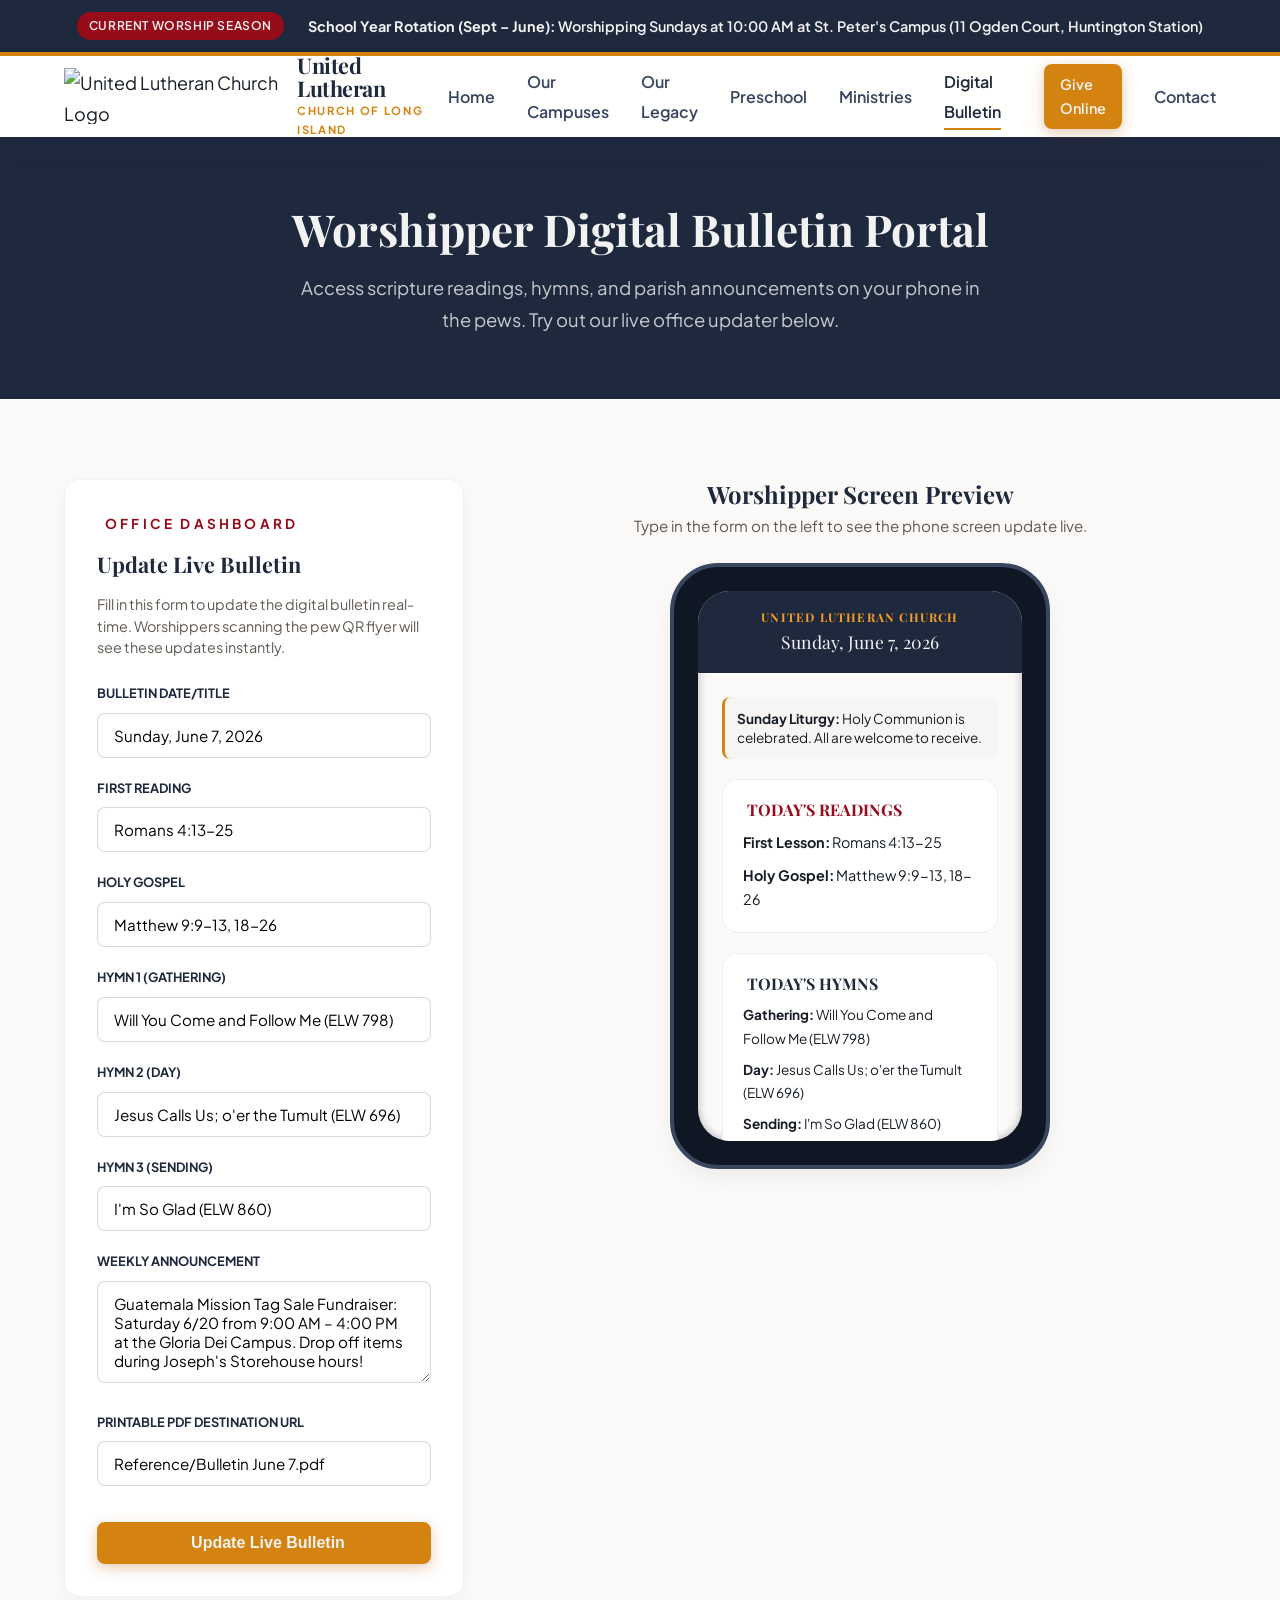
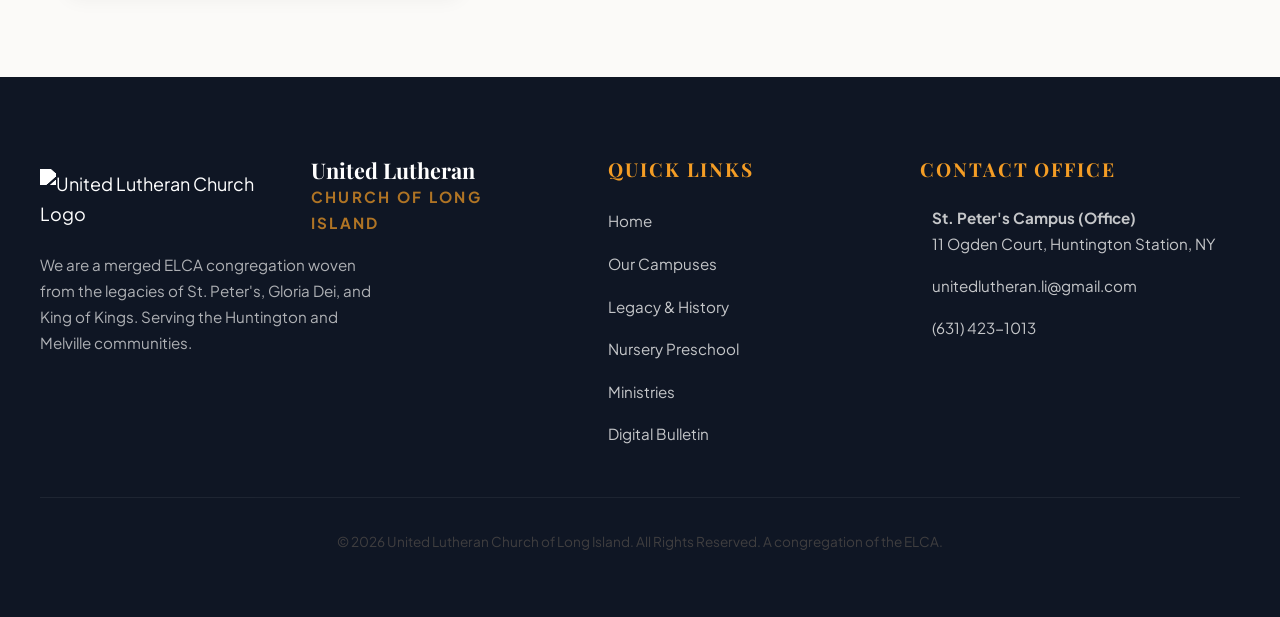
==== bulletin.html @ 7cfd08ad "Initial commit of consolidated United Lutheran Church website" ====
<!DOCTYPE html>
<html lang="en">
<head>
    <meta charset="UTF-8">
    <meta name="viewport" content="width=device-width, initial-scale=1.0">
    <title>Worship Digital Bulletin | United Lutheran Church of Long Island</title>
    <meta name="description" content="View today's weekly worship bulletin, scripture readings, hymns, and announcements for the United Lutheran Church of Long Island.">
    
    <!-- Stylesheets & Scripts -->
    <link rel="stylesheet" href="css/style.css">
    <script src="js/main.js" defer></script>
    
    <!-- Lucide Icons CDN -->
    <script src="https://unpkg.com/lucide@latest"></script>
</head>
<body class="animate-fade-in">

    <!-- Liturgical Seasons & Shared Worship Banner -->
    <div class="liturgical-bar">
        <div class="container">
            <span class="liturgical-badge">Current Worship Season</span>
            <span><strong>School Year Rotation (Sept – June):</strong> Worshipping Sundays at 10:00 AM at St. Peter's Campus (11 Ogden Court, Huntington Station)</span>
        </div>
    </div>

    <!-- Header Navigation -->
    <header class="site-header">
        <div class="nav-container">
            <a href="index.html" class="brand" aria-label="United Lutheran Church of Long Island Home">
                <img src="https://www.mnys.org/assets/18/6/ULC_Logo_2025.png?14372" alt="United Lutheran Church Logo" class="brand-logo">
                <div class="brand-text">
                    <h1>United Lutheran</h1>
                    <p>Church of Long Island</p>
                </div>
            </a>
            
            <nav>
                <ul class="nav-menu">
                    <li><a href="index.html" class="nav-link">Home</a></li>
                    <li><a href="campuses.html" class="nav-link">Our Campuses</a></li>
                    <li><a href="history.html" class="nav-link">Our Legacy</a></li>
                    <li><a href="preschool.html" class="nav-link">Preschool</a></li>
                    <li><a href="ministries.html" class="nav-link">Ministries</a></li>
                    <li><a href="bulletin.html" class="nav-link active">Digital Bulletin</a></li>
                    <li><a href="give.html" class="btn btn-primary btn-sm" style="padding: 0.5rem 1rem; font-size: 0.9rem;">Give Online</a></li>
                    <li><a href="contact.html" class="nav-link">Contact</a></li>
                </ul>
            </nav>
            
            <button class="menu-toggle" aria-label="Toggle Navigation Menu">
                <span></span>
                <span></span>
                <span></span>
            </button>
        </div>
    </header>

    <!-- Main Content -->
    <main>
        <!-- Title Banner -->
        <section class="section" style="background-color: var(--clr-primary); color: var(--clr-text-light); padding: 4rem 0;">
            <div class="container">
                <h2 style="color: var(--clr-text-light); text-align: center;">Worshipper Digital Bulletin Portal</h2>
                <p style="color: var(--clr-text-light); opacity: 0.8; text-align: center; max-width: 700px; margin: 1rem auto 0; font-size: 1.15rem;">
                    Access scripture readings, hymns, and parish announcements on your phone in the pews. Try out our live office updater below.
                </p>
            </div>
        </section>

        <!-- Bulletin & Admin Split Layout -->
        <section class="section">
            <div class="container bulletin-layout">
                
                <!-- Left Column: Admin Control Panel -->
                <div class="admin-panel">
                    <span class="hero-label" style="color: var(--clr-secondary);"><i data-lucide="settings"></i> Office Dashboard</span>
                    <h3 style="margin-bottom: 1rem; font-size: 1.35rem;">Update Live Bulletin</h3>
                    <p style="font-size: 0.9rem; margin-bottom: 1.5rem; line-height: 1.5;">
                        Fill in this form to update the digital bulletin real-time. Worshippers scanning the pew QR flyer will see these updates instantly.
                    </p>
                    
                    <form id="bulletin-admin-form">
                        <div class="form-group">
                            <label class="form-label" for="adm-date">Bulletin Date/Title</label>
                            <input type="text" id="adm-date" class="form-control" value="Sunday, June 7, 2026">
                        </div>
                        <div class="form-group">
                            <label class="form-label" for="adm-first-lesson">First Reading</label>
                            <input type="text" id="adm-first-lesson" class="form-control" value="Romans 4:13-25">
                        </div>
                        <div class="form-group">
                            <label class="form-label" for="adm-gospel">Holy Gospel</label>
                            <input type="text" id="adm-gospel" class="form-control" value="Matthew 9:9-13, 18-26">
                        </div>
                        <div class="form-group">
                            <label class="form-label">Hymn 1 (Gathering)</label>
                            <input type="text" id="adm-hymn1" class="form-control" value="Will You Come and Follow Me (ELW 798)">
                        </div>
                        <div class="form-group">
                            <label class="form-label">Hymn 2 (Day)</label>
                            <input type="text" id="adm-hymn2" class="form-control" value="Jesus Calls Us; o'er the Tumult (ELW 696)">
                        </div>
                        <div class="form-group">
                            <label class="form-label">Hymn 3 (Sending)</label>
                            <input type="text" id="adm-hymn3" class="form-control" value="I'm So Glad (ELW 860)">
                        </div>
                        <div class="form-group">
                            <label class="form-label" for="adm-announcement">Weekly Announcement</label>
                            <textarea id="adm-announcement" class="form-control" rows="4">Guatemala Mission Tag Sale Fundraiser: Saturday 6/20 from 9:00 AM – 4:00 PM at the Gloria Dei Campus. Drop off items during Joseph's Storehouse hours!</textarea>
                        </div>
                        <div class="form-group">
                            <label class="form-label" for="adm-pdf-url">Printable PDF Destination URL</label>
                            <input type="url" id="adm-pdf-url" class="form-control" value="Reference/Bulletin June 7.pdf">
                        </div>

                        <button type="submit" class="btn btn-primary" style="width: 100%; margin-top: 1rem;"><i data-lucide="refresh-cw"></i> Update Live Bulletin</button>
                    </form>
                </div>

                <!-- Right Column: Interactive Phone Simulator -->
                <div>
                    <div style="text-align: center; margin-bottom: 1.5rem;">
                        <h3 style="font-size: 1.5rem;">Worshipper Screen Preview</h3>
                        <p style="font-size: 0.95rem; margin-top: 0.25rem;">Type in the form on the left to see the phone screen update live.</p>
                    </div>

                    <div class="phone-sim-wrapper">
                        <div class="phone-screen">
                            <div class="phone-screen-header">
                                <span style="font-size: 0.75rem; text-transform: uppercase; letter-spacing: 0.1em; color: var(--clr-accent-light); font-weight: 700; display: block;">United Lutheran Church</span>
                                <span id="sim-date">Sunday, June 7, 2026</span>
                            </div>
                            
                            <div class="phone-screen-body">
                                
                                <!-- Alert: Worship is rotations -->
                                <div style="background-color: var(--clr-bg-white); border-left: 3px solid var(--clr-accent); padding: 0.75rem; border-radius: var(--border-radius-sm); font-size: 0.85rem; line-height: 1.4;">
                                    <strong>Sunday Liturgy:</strong> Holy Communion is celebrated. All are welcome to receive.
                                </div>

                                <!-- Section: Readings -->
                                <div class="card" style="padding: 1.25rem; border-radius: var(--border-radius-md); box-shadow: none; border: 1px solid rgba(0,0,0,0.06);">
                                    <h4 style="font-size: 1rem; color: var(--clr-secondary); text-transform: uppercase; margin-bottom: 0.5rem;"><i data-lucide="book-open" style="width:14px; height:14px; display:inline; vertical-align:middle; margin-right:4px;"></i>Today's Readings</h4>
                                    <div style="font-size: 0.9rem; margin-bottom: 0.5rem;">
                                        <strong>First Lesson:</strong> <span id="sim-first-lesson">Romans 4:13-25</span>
                                    </div>
                                    <div style="font-size: 0.9rem;">
                                        <strong>Holy Gospel:</strong> <span id="sim-gospel">Matthew 9:9-13, 18-26</span>
                                    </div>
                                </div>

                                <!-- Section: Hymns -->
                                <div class="card" style="padding: 1.25rem; border-radius: var(--border-radius-md); box-shadow: none; border: 1px solid rgba(0,0,0,0.06);">
                                    <h4 style="font-size: 1rem; color: var(--clr-primary); text-transform: uppercase; margin-bottom: 0.5rem;"><i data-lucide="music" style="width:14px; height:14px; display:inline; vertical-align:middle; margin-right:4px;"></i>Today's Hymns</h4>
                                    <ul style="list-style: none; font-size: 0.85rem; display: flex; flex-direction: column; gap: 0.5rem;">
                                        <li><strong>Gathering:</strong> <span id="sim-hymn1">Will You Come and Follow Me (ELW 798)</span></li>
                                        <li><strong>Day:</strong> <span id="sim-hymn2">Jesus Calls Us; o'er the Tumult (ELW 696)</span></li>
                                        <li><strong>Sending:</strong> <span id="sim-hymn3">I'm So Glad (ELW 860)</span></li>
                                    </ul>
                                </div>

                                <!-- Section: Announcements -->
                                <div class="card" style="padding: 1.25rem; border-radius: var(--border-radius-md); box-shadow: none; border: 1px solid rgba(0,0,0,0.06); background-color: var(--clr-bg-white);">
                                    <h4 style="font-size: 1rem; color: var(--clr-primary); text-transform: uppercase; margin-bottom: 0.5rem;"><i data-lucide="info" style="width:14px; height:14px; display:inline; vertical-align:middle; margin-right:4px;"></i>Announcements</h4>
                                    <p id="sim-announcement" style="font-size: 0.85rem; margin-bottom: 0; line-height: 1.4;">
                                        Guatemala Mission Tag Sale Fundraiser: Saturday 6/20 from 9:00 AM – 4:00 PM at the Gloria Dei Campus. Drop off items during Joseph's Storehouse hours!
                                    </p>
                                </div>

                                <!-- Section: Leaders -->
                                <div style="font-size: 0.8rem; color: var(--clr-text-muted); border-top: 1px solid rgba(0,0,0,0.06); padding-top: 0.75rem;">
                                    <strong>Worship Leaders:</strong><br>
                                    Rev. Christian Cederstrom, Pastor<br>
                                    Nancy Barker, Assistant • Richard Whitten, Organist
                                </div>

                                <!-- PDF Bulletin Download Link -->
                                <div style="margin-top: auto;">
                                    <a id="sim-pdf-btn" href="Reference/Bulletin June 7.pdf" target="_blank" rel="noopener" class="btn btn-secondary" style="width: 100%; padding: 0.5rem 1rem; font-size: 0.9rem;"><i data-lucide="download"></i> Download Full PDF Bulletin</a>
                                </div>

                            </div>
                        </div>
                    </div>
                </div>

            </div>
        </section>
    </main>

    <!-- Footer -->
    <footer class="site-footer">
        <div class="footer-grid">
            <div class="footer-brand">
                <a href="index.html" class="brand" style="color: white;">
                    <img src="https://www.mnys.org/assets/18/6/ULC_Logo_2025.png?14372" alt="United Lutheran Church Logo" class="brand-logo" style="filter: brightness(0) invert(1);">
                    <div class="brand-text">
                        <h2 style="color: white; font-size: 1.35rem;">United Lutheran</h2>
                        <p style="color: var(--clr-accent-light);">Church of Long Island</p>
                    </div>
                </a>
                <p>We are a merged ELCA congregation woven from the legacies of St. Peter's, Gloria Dei, and King of Kings. Serving the Huntington and Melville communities.</p>
            </div>
            
            <div class="footer-links">
                <h3>Quick Links</h3>
                <ul class="footer-links-list">
                    <li><a href="index.html" class="footer-link">Home</a></li>
                    <li><a href="campuses.html" class="footer-link">Our Campuses</a></li>
                    <li><a href="history.html" class="footer-link">Legacy & History</a></li>
                    <li><a href="preschool.html" class="footer-link">Nursery Preschool</a></li>
                    <li><a href="ministries.html" class="footer-link">Ministries</a></li>
                    <li><a href="bulletin.html" class="footer-link">Digital Bulletin</a></li>
                </ul>
            </div>

            <div class="footer-contact">
                <h3>Contact Office</h3>
                <ul class="footer-contact-list">
                    <li class="footer-contact-item">
                        <i data-lucide="map-pin"></i>
                        <span><strong>St. Peter's Campus (Office)</strong><br>11 Ogden Court, Huntington Station, NY</span>
                    </li>
                    <li class="footer-contact-item">
                        <i data-lucide="mail"></i>
                        <span>unitedlutheran.li@gmail.com</span>
                    </li>
                    <li class="footer-contact-item">
                        <i data-lucide="phone"></i>
                        <span>(631) 423-1013</span>
                    </li>
                </ul>
            </div>
        </div>
        
        <div class="footer-bottom">
            <p>&copy; 2026 United Lutheran Church of Long Island. All Rights Reserved. A congregation of the ELCA.</p>
        </div>
    </footer>

    <script>
        lucide.createIcons();
    </script>
</body>
</html>
---- css/style.css ----
/* ==========================================================================
   United Lutheran Church of Long Island - Core Design System & Styles
   ========================================================================== */

/* Import Google Fonts */
@import url('https://fonts.googleapis.com/css2?family=Plus+Jakarta+Sans:wght@300;400;500;600;700&family=Playfair+Display:ital,wght@0,500;0,600;0,700;1,500&display=swap');

/* CSS Variables & Theme Configuration */
:root {
    /* Color Tokens (HSL tailormade) */
    --clr-primary: hsl(220, 33%, 18%);      /* Deep Slate Blue */
    --clr-primary-light: hsl(220, 25%, 30%);
    --clr-primary-dark: hsl(220, 40%, 10%);
    
    --clr-accent: hsl(35, 85%, 45%);        /* Golden-Amber */
    --clr-accent-light: hsl(35, 90%, 55%);
    
    --clr-secondary: hsl(354, 85%, 32%);    /* Crimson Red (Pentecost / Lutheran root) */
    --clr-secondary-light: hsl(354, 80%, 42%);

    --clr-bg-cream: hsl(40, 30%, 98%);      /* Soft Cream */
    --clr-bg-white: hsl(36, 20%, 96%);      /* Warm White */
    --clr-bg-pure: hsl(0, 0%, 100%);
    
    --clr-text-dark: hsl(215, 25%, 12%);
    --clr-text-muted: hsl(30, 8%, 35%);
    --clr-text-light: hsl(0, 0%, 95%);
    
    /* Layout & Spacing */
    --max-width: 1200px;
    --border-radius-sm: 0.5rem;
    --border-radius-md: 1rem;
    --border-radius-lg: 1.5rem;
    
    /* Typography */
    --font-heading: 'Playfair Display', serif;
    --font-body: 'Plus Jakarta Sans', sans-serif;
    
    /* Transitions & Shadows */
    --transition-smooth: all 0.3s cubic-bezier(0.4, 0, 0.2, 1);
    --shadow-soft: 0 4px 20px -2px rgba(0, 0, 0, 0.05);
    --shadow-medium: 0 10px 30px -5px rgba(0, 0, 0, 0.08);
    --shadow-glass: 0 8px 32px 0 rgba(31, 38, 135, 0.07);
}

/* Base Styles & Reset */
*, *::before, *::after {
    box-sizing: border-box;
    margin: 0;
    padding: 0;
}

html {
    scroll-behavior: smooth;
    font-size: 16px; /* Base size */
}

body {
    background-color: var(--clr-bg-cream);
    color: var(--clr-text-dark);
    font-family: var(--font-body);
    font-size: 1.125rem; /* Scaled up for readability (18px) */
    line-height: 1.7;
    min-height: 100vh;
    display: flex;
    flex-direction: column;
    overflow-x: hidden;
}

/* Typography Utility */
h1, h2, h3, h4 {
    font-family: var(--font-heading);
    color: var(--clr-primary);
    font-weight: 700;
    line-height: 1.25;
}

h1 { font-size: clamp(2.5rem, 5vw, 4rem); }
h2 { font-size: clamp(2rem, 4vw, 2.75rem); }
h3 { font-size: clamp(1.5rem, 3vw, 2rem); }
h4 { font-size: 1.25rem; }

p {
    margin-bottom: 1.5rem;
    color: var(--clr-text-muted);
}

a {
    color: inherit;
    text-decoration: none;
    transition: var(--transition-smooth);
}

img {
    max-width: 100%;
    height: auto;
    display: block;
    border-radius: var(--border-radius-md);
}

/* Accessibility Focus States */
a:focus-visible, button:focus-visible {
    outline: 3px solid var(--clr-accent);
    outline-offset: 4px;
}

/* Liturgical Announcement Bar */
.liturgical-bar {
    background-color: var(--clr-primary);
    color: var(--clr-text-light);
    font-size: 0.9rem;
    font-weight: 600;
    text-align: center;
    padding: 0.75rem 1rem;
    border-bottom: 4px solid var(--clr-accent);
    position: relative;
    z-index: 100;
}

.liturgical-bar .container {
    display: flex;
    justify-content: center;
    align-items: center;
    gap: 1.5rem;
    flex-wrap: wrap;
}

.liturgical-badge {
    background-color: var(--clr-secondary);
    color: var(--clr-text-light);
    padding: 0.25rem 0.75rem;
    border-radius: 50px;
    font-size: 0.75rem;
    letter-spacing: 0.05em;
    text-transform: uppercase;
    animation: pulse 2s infinite;
}

/* Header & Glassmorphic Navigation */
.site-header {
    background: rgba(255, 255, 255, 0.85);
    backdrop-filter: blur(12px);
    -webkit-backdrop-filter: blur(12px);
    border-bottom: 1px solid rgba(255, 255, 255, 0.4);
    box-shadow: var(--shadow-glass);
    position: sticky;
    top: 0;
    z-index: 90;
    transition: var(--transition-smooth);
}

.nav-container {
    max-width: var(--max-width);
    margin: 0 auto;
    padding: 0 1.5rem;
    height: 5rem;
    display: flex;
    justify-content: space-between;
    align-items: center;
}

/* Branding Logo */
.brand {
    display: flex;
    align-items: center;
    gap: 0.75rem;
}

.brand-logo {
    height: 3.5rem;
    width: auto;
    border-radius: 0;
}

.brand-text h1 {
    font-size: 1.35rem;
    font-weight: 700;
    letter-spacing: -0.02em;
    margin: 0;
    line-height: 1.1;
}

.brand-text p {
    font-size: 0.7rem;
    text-transform: uppercase;
    letter-spacing: 0.15em;
    font-weight: 700;
    color: var(--clr-accent);
    margin: 0;
}

/* Navigation Menu */
.nav-menu {
    display: flex;
    list-style: none;
    gap: 2rem;
    align-items: center;
}

.nav-link {
    font-size: 1rem;
    font-weight: 600;
    color: var(--clr-primary-light);
    padding: 0.5rem 0;
    position: relative;
}

.nav-link:hover, .nav-link.active {
    color: var(--clr-primary);
}

.nav-link::after {
    content: '';
    position: absolute;
    bottom: 0;
    left: 0;
    width: 0;
    height: 2px;
    background-color: var(--clr-accent);
    transition: var(--transition-smooth);
}

.nav-link:hover::after, .nav-link.active::after {
    width: 100%;
}

/* Button Component Styles */
.btn {
    display: inline-flex;
    align-items: center;
    justify-content: center;
    gap: 0.5rem;
    padding: 0.75rem 1.5rem;
    border-radius: var(--border-radius-sm);
    font-weight: 600;
    font-size: 1rem;
    cursor: pointer;
    border: none;
    transition: var(--transition-smooth);
}

.btn-primary {
    background-color: var(--clr-accent);
    color: var(--clr-text-light);
    box-shadow: 0 4px 14px 0 rgba(180, 83, 9, 0.3);
}

.btn-primary:hover {
    background-color: var(--clr-accent-light);
    transform: translateY(-2px);
    box-shadow: 0 6px 20px 0 rgba(180, 83, 9, 0.4);
}

.btn-secondary {
    background-color: var(--clr-primary);
    color: var(--clr-text-light);
}

.btn-secondary:hover {
    background-color: var(--clr-primary-light);
    transform: translateY(-2px);
}

.btn-outline {
    background-color: transparent;
    border: 2px solid var(--clr-primary);
    color: var(--clr-primary);
}

.btn-outline:hover {
    background-color: var(--clr-primary);
    color: var(--clr-text-light);
}

/* Hamburger & Mobile Nav */
.menu-toggle {
    display: none;
    background: none;
    border: none;
    cursor: pointer;
    padding: 0.5rem;
}

.menu-toggle span {
    display: block;
    width: 25px;
    height: 3px;
    background-color: var(--clr-primary);
    margin: 5px 0;
    transition: var(--transition-smooth);
}

/* Hero Section Style */
.hero {
    position: relative;
    background-color: var(--clr-primary-dark);
    color: var(--clr-text-light);
    padding: 8rem 1.5rem;
    overflow: hidden;
    display: flex;
    align-items: center;
}

.hero::before {
    content: '';
    position: absolute;
    inset: 0;
    background: linear-gradient(135deg, rgba(30, 41, 59, 0.95) 30%, rgba(15, 23, 42, 0.7) 100%);
    z-index: 2;
}

.hero-bg-img {
    position: absolute;
    inset: 0;
    width: 100%;
    height: 100%;
    object-fit: cover;
    z-index: 1;
    opacity: 0.35;
}

.hero-content {
    max-width: var(--max-width);
    margin: 0 auto;
    position: relative;
    z-index: 5;
    width: 100%;
}

.hero-label {
    color: var(--clr-accent-light);
    text-transform: uppercase;
    font-size: 0.85rem;
    font-weight: 700;
    letter-spacing: 0.2rem;
    margin-bottom: 1rem;
    display: flex;
    align-items: center;
    gap: 0.5rem;
}

.hero h2 {
    color: var(--clr-text-light);
    font-size: clamp(2.5rem, 6vw, 4.5rem);
    margin-bottom: 1.5rem;
    max-width: 800px;
}

.hero p {
    color: var(--clr-text-light);
    font-size: clamp(1.1rem, 2vw, 1.4rem);
    max-width: 650px;
    margin-bottom: 2.5rem;
    opacity: 0.9;
}

.hero-actions {
    display: flex;
    gap: 1rem;
    flex-wrap: wrap;
}

/* Main Grid & Containers */
.container {
    max-width: var(--max-width);
    margin: 0 auto;
    padding: 0 1.5rem;
    width: 100%;
}

.section {
    padding: 5rem 0;
}

.section-header {
    text-align: center;
    margin-bottom: 3.5rem;
}

.section-header p {
    font-size: 1.15rem;
    max-width: 600px;
    margin: 1rem auto 0;
}

.section-title-line {
    width: 5rem;
    height: 4px;
    background-color: var(--clr-accent);
    margin: 1rem auto 0;
    border-radius: 50px;
}

/* Card System Layouts */
.grid-3 {
    display: grid;
    grid-template-columns: repeat(auto-fit, minmax(320px, 1fr));
    gap: 2rem;
}

.grid-2 {
    display: grid;
    grid-template-columns: repeat(auto-fit, minmax(450px, 1fr));
    gap: 2.5rem;
}

.card {
    background-color: var(--clr-bg-pure);
    border-radius: var(--border-radius-lg);
    box-shadow: var(--shadow-soft);
    padding: 2.5rem;
    border: 1px solid rgba(220, 220, 220, 0.4);
    transition: var(--transition-smooth);
    display: flex;
    flex-direction: column;
    position: relative;
    overflow: hidden;
}

.card:hover {
    transform: translateY(-5px);
    box-shadow: var(--shadow-medium);
    border-color: rgba(180, 83, 9, 0.2);
}

.card-img-wrapper {
    margin: -2.5rem -2.5rem 1.5rem -2.5rem;
    position: relative;
    overflow: hidden;
    height: 200px;
}

.card-img {
    width: 100%;
    height: 100%;
    object-fit: cover;
    border-radius: var(--border-radius-lg) var(--border-radius-lg) 0 0;
    transition: var(--transition-smooth);
}

.card:hover .card-img {
    transform: scale(1.05);
}

.card-badge {
    position: absolute;
    top: 1rem;
    left: 1rem;
    background-color: var(--clr-primary);
    color: var(--clr-text-light);
    padding: 0.35rem 0.85rem;
    border-radius: 50px;
    font-size: 0.75rem;
    font-weight: 700;
    text-transform: uppercase;
}

.card-badge.accent {
    background-color: var(--clr-accent);
}

.card h3 {
    font-size: 1.5rem;
    margin-bottom: 0.75rem;
}

.card-meta {
    font-size: 0.9rem;
    font-weight: 600;
    color: var(--clr-accent);
    margin-bottom: 1rem;
    display: flex;
    align-items: center;
    gap: 0.5rem;
}

.card p {
    font-size: 1rem;
    flex-grow: 1;
    margin-bottom: 1.5rem;
}

.card-action {
    margin-top: auto;
    font-weight: 700;
    color: var(--clr-secondary);
    display: inline-flex;
    align-items: center;
    gap: 0.5rem;
}

.card-action:hover {
    color: var(--clr-secondary-light);
}

/* History Timeline / Legacy Layouts */
.legacy-split {
    display: grid;
    grid-template-columns: 1fr 300px;
    gap: 2.5rem;
    align-items: start;
}

@media (max-width: 900px) {
    .legacy-split {
        grid-template-columns: 1fr;
    }
}

.side-profile {
    background-color: var(--clr-bg-white);
    border-radius: var(--border-radius-md);
    padding: 2rem;
    border: 1px solid rgba(0,0,0,0.05);
    position: sticky;
    top: 7rem;
}

.side-profile h4 {
    border-bottom: 2px solid var(--clr-accent);
    padding-bottom: 0.5rem;
    margin-bottom: 1.25rem;
}

.profile-meta-item {
    margin-bottom: 1.25rem;
    font-size: 0.95rem;
}

.profile-meta-item strong {
    display: block;
    color: var(--clr-primary);
    text-transform: uppercase;
    font-size: 0.75rem;
    letter-spacing: 0.05em;
}

/* Interactive Tabs Component */
.tab-container {
    margin-top: 2rem;
}

.tab-nav {
    display: flex;
    gap: 1rem;
    border-bottom: 2px solid rgba(0, 0, 0, 0.08);
    margin-bottom: 2.5rem;
    overflow-x: auto;
    padding-bottom: 0.25rem;
}

.tab-btn {
    background: none;
    border: none;
    padding: 1rem 1.5rem;
    font-family: var(--font-body);
    font-size: 1.1rem;
    font-weight: 600;
    color: var(--clr-text-muted);
    cursor: pointer;
    border-bottom: 3px solid transparent;
    transition: var(--transition-smooth);
    white-space: nowrap;
}

.tab-btn:hover {
    color: var(--clr-primary);
}

.tab-btn.active {
    color: var(--clr-secondary);
    border-color: var(--clr-secondary);
    font-weight: 700;
}

.tab-pane {
    display: none;
    animation: fadeIn 0.4s ease-in-out;
}

.tab-pane.active {
    display: block;
}

/* Digital Bulletin Special Layout */
.bulletin-card {
    background-color: var(--clr-bg-pure);
    border-radius: var(--border-radius-lg);
    box-shadow: var(--shadow-medium);
    border: 1px solid rgba(0,0,0,0.05);
    overflow: hidden;
}

.bulletin-header {
    background-color: var(--clr-primary);
    color: var(--clr-text-light);
    padding: 3rem 2rem;
    text-align: center;
    border-bottom: 4px solid var(--clr-accent);
}

.bulletin-header h2 {
    color: var(--clr-text-light);
    margin-bottom: 0.5rem;
}

.bulletin-header .date {
    font-style: italic;
    color: var(--clr-accent-light);
}

.bulletin-qr-box {
    margin-top: 2rem;
    display: inline-flex;
    background: rgba(255,255,255,0.1);
    backdrop-filter: blur(6px);
    padding: 1rem 1.5rem;
    border-radius: var(--border-radius-md);
    gap: 1rem;
    align-items: center;
    text-align: left;
}

.bulletin-qr-img {
    width: 60px;
    height: 60px;
    background-color: var(--clr-bg-pure);
    padding: 5px;
    border-radius: var(--border-radius-sm);
}

.bulletin-qr-desc {
    font-size: 0.85rem;
    line-height: 1.3;
}

/* Bulletin Admin Controls Layout */
.bulletin-layout {
    display: grid;
    grid-template-columns: 400px 1fr;
    gap: 2.5rem;
    align-items: start;
}

@media (max-width: 950px) {
    .bulletin-layout {
        grid-template-columns: 1fr;
    }
}

.admin-panel {
    background-color: var(--clr-bg-pure);
    border-radius: var(--border-radius-md);
    padding: 2rem;
    box-shadow: var(--shadow-soft);
    border: 1px solid rgba(0,0,0,0.05);
}

.form-group {
    margin-bottom: 1.25rem;
}

.form-label {
    display: block;
    font-size: 0.8rem;
    font-weight: 700;
    text-transform: uppercase;
    color: var(--clr-primary);
    margin-bottom: 0.5rem;
}

.form-control {
    width: 100%;
    font-family: var(--font-body);
    font-size: 0.95rem;
    padding: 0.75rem 1rem;
    border: 1px solid rgba(0,0,0,0.15);
    border-radius: var(--border-radius-sm);
    outline: none;
    transition: var(--transition-smooth);
}

.form-control:focus {
    border-color: var(--clr-accent);
    box-shadow: 0 0 0 3px rgba(180, 83, 9, 0.15);
}

/* Interactive Phone Screen Simulator */
.phone-sim-wrapper {
    background-color: var(--clr-primary-dark);
    padding: 1.5rem;
    border-radius: 3rem;
    max-width: 380px;
    margin: 0 auto;
    box-shadow: var(--shadow-medium);
    border: 4px solid var(--clr-primary-light);
}

.phone-screen {
    background-color: var(--clr-bg-cream);
    height: 550px;
    border-radius: 2rem;
    overflow-y: auto;
    display: flex;
    flex-direction: column;
    box-shadow: inset 0 0 10px rgba(0,0,0,0.3);
}

.phone-screen::-webkit-scrollbar {
    display: none;
}

.phone-screen-header {
    background-color: var(--clr-primary);
    color: var(--clr-text-light);
    padding: 1rem;
    font-family: var(--font-heading);
    font-size: 1.1rem;
    text-align: center;
    position: sticky;
    top: 0;
    z-index: 10;
}

.phone-screen-body {
    padding: 1.5rem;
    flex-grow: 1;
    display: flex;
    flex-direction: column;
    gap: 1.25rem;
}

/* Footer Section */
.site-footer {
    background-color: var(--clr-primary-dark);
    color: var(--clr-text-light);
    padding: 5rem 1.5rem 2.5rem;
    margin-top: auto;
}

.footer-grid {
    max-width: var(--max-width);
    margin: 0 auto 3rem;
    display: grid;
    grid-template-columns: 2fr 1fr 1.25fr;
    gap: 3.5rem;
}

.footer-brand {
    display: flex;
    flex-direction: column;
    gap: 1rem;
}

.footer-brand p {
    color: var(--clr-text-light);
    opacity: 0.7;
    max-width: 350px;
    font-size: 0.95rem;
}

.footer-links h3, .footer-contact h3 {
    color: var(--clr-accent-light);
    font-size: 1.2rem;
    text-transform: uppercase;
    letter-spacing: 0.1em;
    margin-bottom: 1.5rem;
}

.footer-links-list {
    list-style: none;
    display: flex;
    flex-direction: column;
    gap: 0.75rem;
}

.footer-link {
    color: var(--clr-text-light);
    opacity: 0.8;
    font-size: 0.95rem;
}

.footer-link:hover {
    color: var(--clr-accent-light);
    opacity: 1;
    padding-left: 5px;
}

.footer-contact-list {
    list-style: none;
    display: flex;
    flex-direction: column;
    gap: 1rem;
    font-size: 0.95rem;
}

.footer-contact-item {
    display: flex;
    gap: 0.75rem;
    align-items: start;
    opacity: 0.8;
}

.footer-contact-item svg {
    color: var(--clr-accent-light);
    flex-shrink: 0;
    margin-top: 0.25rem;
}

.footer-bottom {
    max-width: var(--max-width);
    margin: 0 auto;
    border-top: 1px solid rgba(255, 255, 255, 0.1);
    padding-top: 2rem;
    text-align: center;
    font-size: 0.85rem;
    opacity: 0.6;
}

/* Animations */
@keyframes fadeIn {
    from { opacity: 0; transform: translateY(10px); }
    to { opacity: 1; transform: translateY(0); }
}

@keyframes pulse {
    0% { box-shadow: 0 0 0 0 rgba(142, 13, 26, 0.4); }
    70% { box-shadow: 0 0 0 8px rgba(142, 13, 26, 0); }
    100% { box-shadow: 0 0 0 0 rgba(142, 13, 26, 0); }
}

.animate-fade-in {
    animation: fadeIn 0.6s ease-out forwards;
}

/* Responsive Overrides (Media Queries) */
@media (max-width: 900px) {
    .footer-grid {
        grid-template-columns: 1fr;
        gap: 2.5rem;
    }
}

@media (max-width: 768px) {
    html {
        font-size: 15px; /* scale down slightly on mobile */
    }
    
    .nav-menu {
        display: none; /* simple mobile drawer toggle or hidden for custom nav */
    }
    
    .menu-toggle {
        display: block;
    }
    
    .hero {
        padding: 5rem 1rem;
        text-align: center;
    }
    
    .hero-actions {
        justify-content: center;
    }
    
    .hero h2 {
        font-size: clamp(2rem, 8vw, 3rem);
    }
}

/* Print Styles */
@media print {
    .liturgical-bar, .site-header, .site-footer, .btn, .tab-nav, .admin-panel {
        display: none !important;
    }
    
    body {
        background-color: white;
        color: black;
        font-size: 12pt;
    }
    
    .container {
        width: 100%;
        max-width: 100%;
        padding: 0;
    }
}
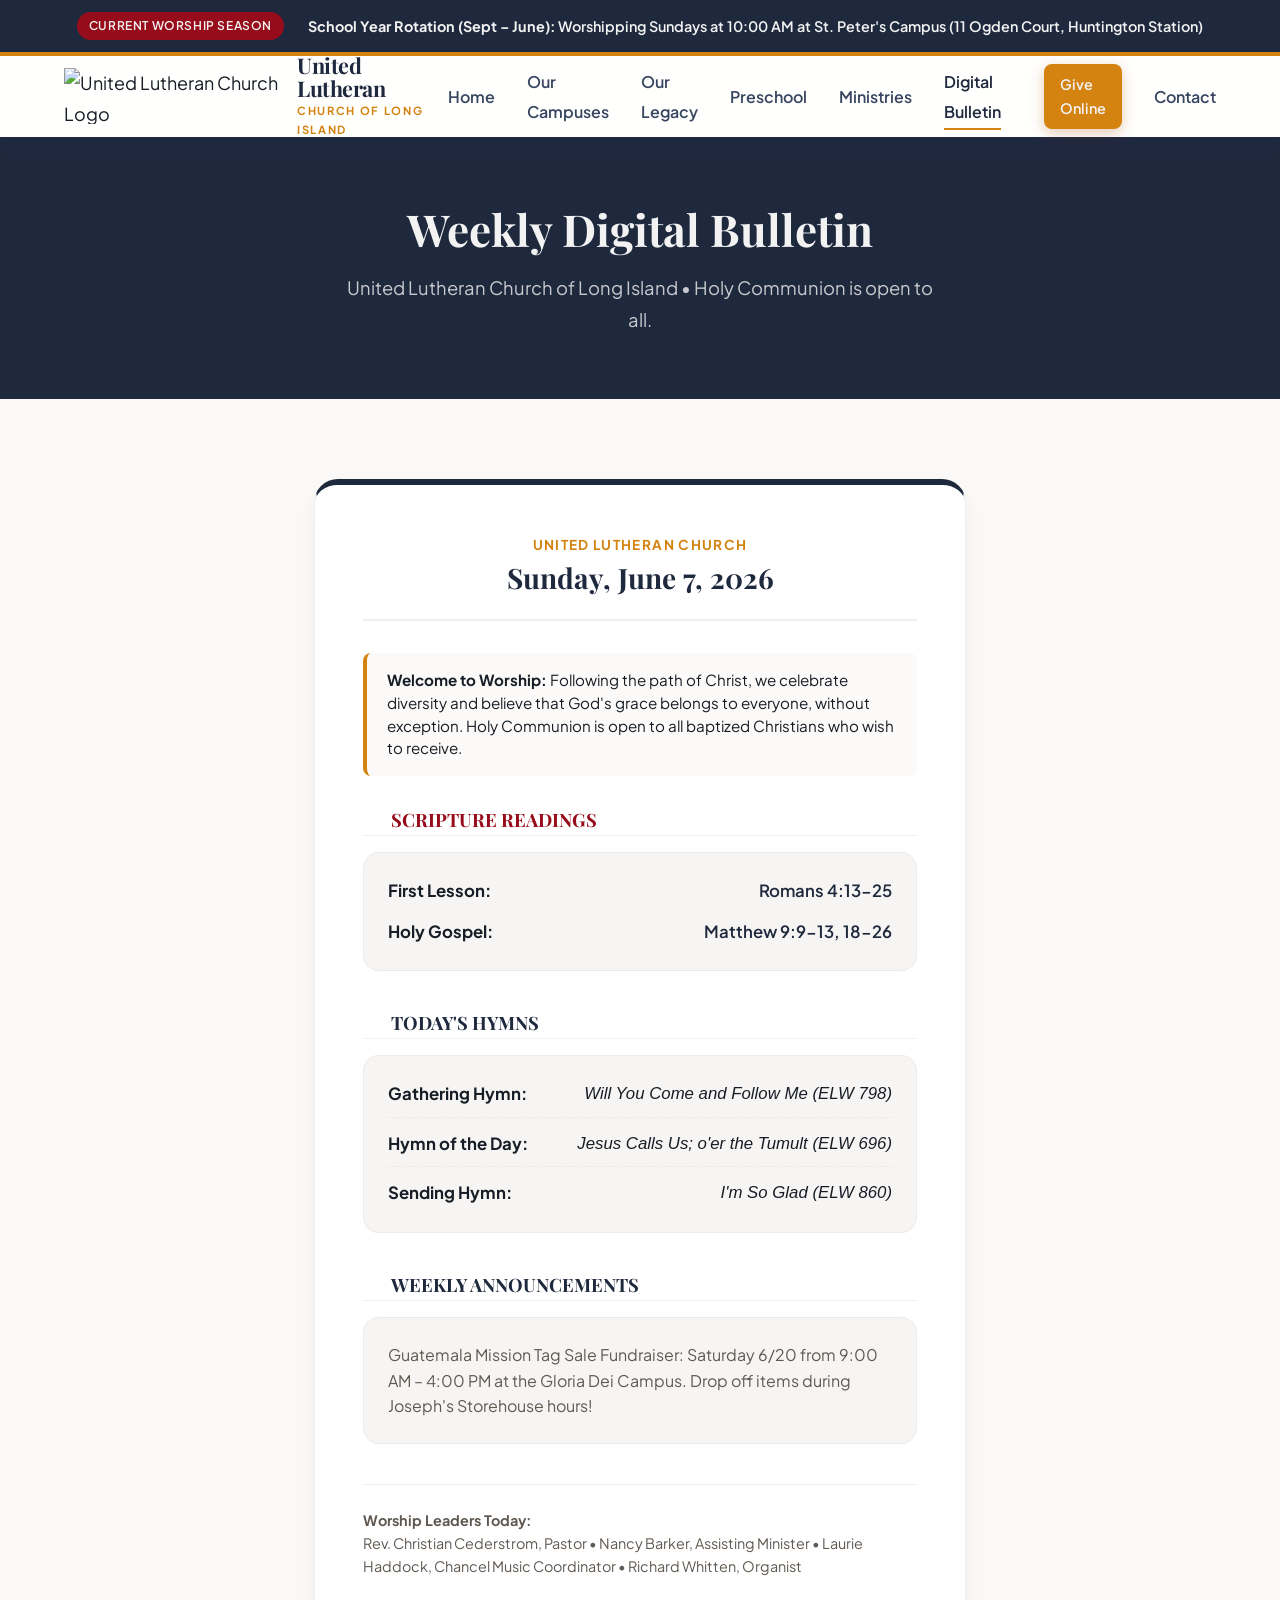
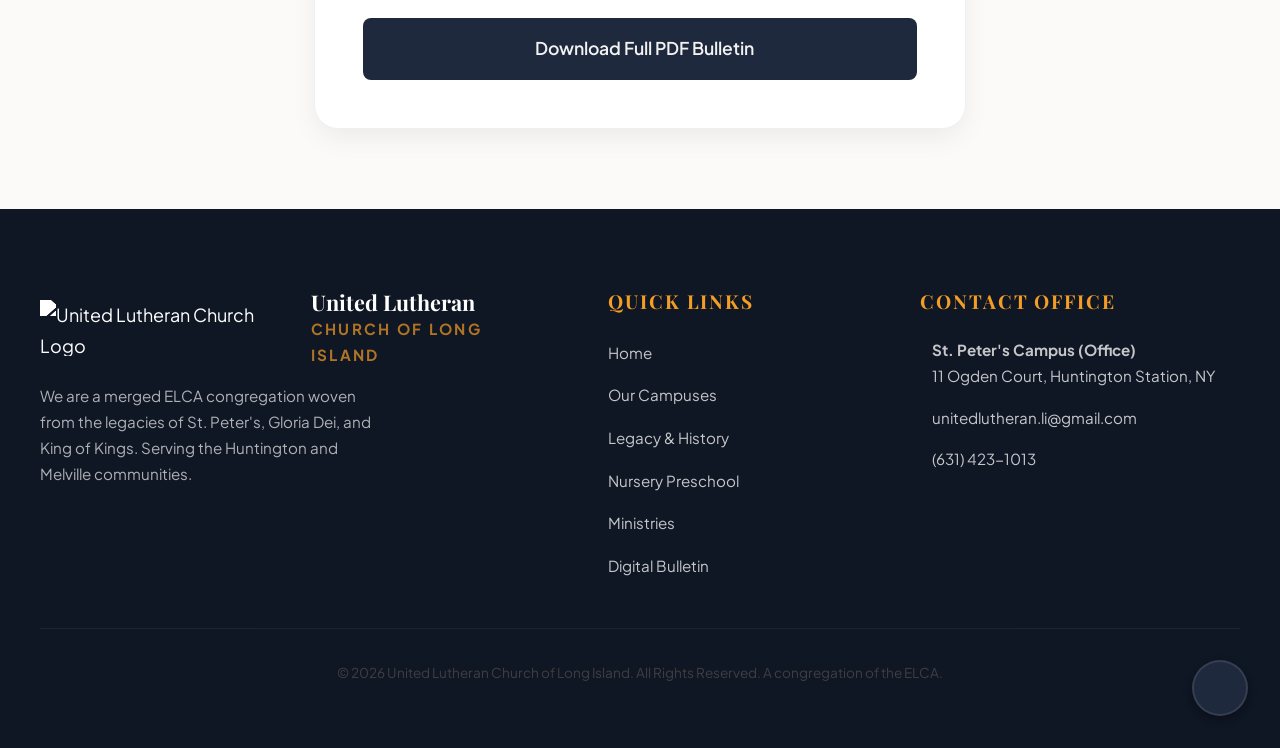
==== commit 24a6257b: "Split weekly bulletin into worshipper view and admin portal with persistent localStorage" ====
--- a/bulletin.html
+++ b/bulletin.html
@@ -59,133 +59,102 @@
     <main>
         <!-- Title Banner -->
         <section class="section" style="background-color: var(--clr-primary); color: var(--clr-text-light); padding: 4rem 0;">
-            <div class="container">
-                <h2 style="color: var(--clr-text-light); text-align: center;">Worshipper Digital Bulletin Portal</h2>
-                <p style="color: var(--clr-text-light); opacity: 0.8; text-align: center; max-width: 700px; margin: 1rem auto 0; font-size: 1.15rem;">
-                    Access scripture readings, hymns, and parish announcements on your phone in the pews. Try out our live office updater below.
+            <div class="container" style="text-align: center;">
+                <h2 style="color: var(--clr-text-light);">Weekly Digital Bulletin</h2>
+                <p style="color: var(--clr-text-light); opacity: 0.8; max-width: 600px; margin: 1rem auto 0; font-size: 1.15rem;">
+                    United Lutheran Church of Long Island &bull; Holy Communion is open to all.
                 </p>
             </div>
         </section>
 
-        <!-- Bulletin & Admin Split Layout -->
-        <section class="section">
-            <div class="container bulletin-layout">
+        <!-- Worshipper Bulletin View -->
+        <section class="section" style="background-color: var(--clr-bg-cream); min-height: 50vh;">
+            <div class="container" style="max-width: 700px;">
                 
-                <!-- Left Column: Admin Control Panel -->
-                <div class="admin-panel">
-                    <span class="hero-label" style="color: var(--clr-secondary);"><i data-lucide="settings"></i> Office Dashboard</span>
-                    <h3 style="margin-bottom: 1rem; font-size: 1.35rem;">Update Live Bulletin</h3>
-                    <p style="font-size: 0.9rem; margin-bottom: 1.5rem; line-height: 1.5;">
-                        Fill in this form to update the digital bulletin real-time. Worshippers scanning the pew QR flyer will see these updates instantly.
-                    </p>
+                <!-- Main Bulletin Document -->
+                <div class="card" style="padding: 3rem; background: var(--clr-bg-pure); border: 1px solid rgba(0,0,0,0.06); box-shadow: var(--shadow-medium); border-top: 6px solid var(--clr-primary);">
                     
-                    <form id="bulletin-admin-form">
-                        <div class="form-group">
-                            <label class="form-label" for="adm-date">Bulletin Date/Title</label>
-                            <input type="text" id="adm-date" class="form-control" value="Sunday, June 7, 2026">
-                        </div>
-                        <div class="form-group">
-                            <label class="form-label" for="adm-first-lesson">First Reading</label>
-                            <input type="text" id="adm-first-lesson" class="form-control" value="Romans 4:13-25">
-                        </div>
-                        <div class="form-group">
-                            <label class="form-label" for="adm-gospel">Holy Gospel</label>
-                            <input type="text" id="adm-gospel" class="form-control" value="Matthew 9:9-13, 18-26">
-                        </div>
-                        <div class="form-group">
-                            <label class="form-label">Hymn 1 (Gathering)</label>
-                            <input type="text" id="adm-hymn1" class="form-control" value="Will You Come and Follow Me (ELW 798)">
-                        </div>
-                        <div class="form-group">
-                            <label class="form-label">Hymn 2 (Day)</label>
-                            <input type="text" id="adm-hymn2" class="form-control" value="Jesus Calls Us; o'er the Tumult (ELW 696)">
-                        </div>
-                        <div class="form-group">
-                            <label class="form-label">Hymn 3 (Sending)</label>
-                            <input type="text" id="adm-hymn3" class="form-control" value="I'm So Glad (ELW 860)">
-                        </div>
-                        <div class="form-group">
-                            <label class="form-label" for="adm-announcement">Weekly Announcement</label>
-                            <textarea id="adm-announcement" class="form-control" rows="4">Guatemala Mission Tag Sale Fundraiser: Saturday 6/20 from 9:00 AM – 4:00 PM at the Gloria Dei Campus. Drop off items during Joseph's Storehouse hours!</textarea>
-                        </div>
-                        <div class="form-group">
-                            <label class="form-label" for="adm-pdf-url">Printable PDF Destination URL</label>
-                            <input type="url" id="adm-pdf-url" class="form-control" value="Reference/Bulletin June 7.pdf">
-                        </div>
-
-                        <button type="submit" class="btn btn-primary" style="width: 100%; margin-top: 1rem;"><i data-lucide="refresh-cw"></i> Update Live Bulletin</button>
-                    </form>
-                </div>
-
-                <!-- Right Column: Interactive Phone Simulator -->
-                <div>
-                    <div style="text-align: center; margin-bottom: 1.5rem;">
-                        <h3 style="font-size: 1.5rem;">Worshipper Screen Preview</h3>
-                        <p style="font-size: 0.95rem; margin-top: 0.25rem;">Type in the form on the left to see the phone screen update live.</p>
-                    </div>
-
-                    <div class="phone-sim-wrapper">
-                        <div class="phone-screen">
-                            <div class="phone-screen-header">
-                                <span style="font-size: 0.75rem; text-transform: uppercase; letter-spacing: 0.1em; color: var(--clr-accent-light); font-weight: 700; display: block;">United Lutheran Church</span>
-                                <span id="sim-date">Sunday, June 7, 2026</span>
+                    <div style="text-align: center; border-bottom: 2px solid rgba(0,0,0,0.06); padding-bottom: 1.5rem; margin-bottom: 2rem;">
+                        <span style="font-size: 0.85rem; text-transform: uppercase; letter-spacing: 0.1em; color: var(--clr-accent); font-weight: 700; display: block; margin-bottom: 0.25rem;">United Lutheran Church</span>
+                        <h3 id="sim-date" style="margin: 0; font-size: 1.75rem; color: var(--clr-primary);">Sunday, June 7, 2026</h3>
+                    </div>
+
+                    <!-- Welcome Note -->
+                    <div style="background-color: var(--clr-bg-cream); border-left: 4px solid var(--clr-accent); padding: 1rem 1.25rem; border-radius: var(--border-radius-sm); font-size: 0.95rem; line-height: 1.5; margin-bottom: 2rem;">
+                        <strong>Welcome to Worship:</strong> Following the path of Christ, we celebrate diversity and believe that God's grace belongs to everyone, without exception. Holy Communion is open to all baptized Christians who wish to receive.
+                    </div>
+
+                    <!-- Section: Readings -->
+                    <div style="margin-bottom: 2.5rem;">
+                        <h4 style="font-size: 1.15rem; color: var(--clr-secondary); text-transform: uppercase; margin-bottom: 1rem; border-bottom: 1px solid rgba(0,0,0,0.05); padding-bottom: 0.25rem; display: flex; align-items: center; gap: 8px;">
+                            <i data-lucide="book-open" style="width: 20px; height: 20px;"></i> Scripture Readings
+                        </h4>
+                        <div style="background-color: var(--clr-bg-white); border-radius: var(--border-radius-md); border: 1px solid rgba(0,0,0,0.04); padding: 1.5rem;">
+                            <div style="font-size: 1.05rem; margin-bottom: 0.75rem; display: flex; justify-content: space-between; flex-wrap: wrap;">
+                                <span><strong>First Lesson:</strong></span>
+                                <span id="sim-first-lesson" style="color: var(--clr-primary); font-weight: 600;">Romans 4:13-25</span>
                             </div>
-                            
-                            <div class="phone-screen-body">
-                                
-                                <!-- Alert: Worship is rotations -->
-                                <div style="background-color: var(--clr-bg-white); border-left: 3px solid var(--clr-accent); padding: 0.75rem; border-radius: var(--border-radius-sm); font-size: 0.85rem; line-height: 1.4;">
-                                    <strong>Sunday Liturgy:</strong> Holy Communion is celebrated. All are welcome to receive.
-                                </div>
-
-                                <!-- Section: Readings -->
-                                <div class="card" style="padding: 1.25rem; border-radius: var(--border-radius-md); box-shadow: none; border: 1px solid rgba(0,0,0,0.06);">
-                                    <h4 style="font-size: 1rem; color: var(--clr-secondary); text-transform: uppercase; margin-bottom: 0.5rem;"><i data-lucide="book-open" style="width:14px; height:14px; display:inline; vertical-align:middle; margin-right:4px;"></i>Today's Readings</h4>
-                                    <div style="font-size: 0.9rem; margin-bottom: 0.5rem;">
-                                        <strong>First Lesson:</strong> <span id="sim-first-lesson">Romans 4:13-25</span>
-                                    </div>
-                                    <div style="font-size: 0.9rem;">
-                                        <strong>Holy Gospel:</strong> <span id="sim-gospel">Matthew 9:9-13, 18-26</span>
-                                    </div>
-                                </div>
-
-                                <!-- Section: Hymns -->
-                                <div class="card" style="padding: 1.25rem; border-radius: var(--border-radius-md); box-shadow: none; border: 1px solid rgba(0,0,0,0.06);">
-                                    <h4 style="font-size: 1rem; color: var(--clr-primary); text-transform: uppercase; margin-bottom: 0.5rem;"><i data-lucide="music" style="width:14px; height:14px; display:inline; vertical-align:middle; margin-right:4px;"></i>Today's Hymns</h4>
-                                    <ul style="list-style: none; font-size: 0.85rem; display: flex; flex-direction: column; gap: 0.5rem;">
-                                        <li><strong>Gathering:</strong> <span id="sim-hymn1">Will You Come and Follow Me (ELW 798)</span></li>
-                                        <li><strong>Day:</strong> <span id="sim-hymn2">Jesus Calls Us; o'er the Tumult (ELW 696)</span></li>
-                                        <li><strong>Sending:</strong> <span id="sim-hymn3">I'm So Glad (ELW 860)</span></li>
-                                    </ul>
-                                </div>
-
-                                <!-- Section: Announcements -->
-                                <div class="card" style="padding: 1.25rem; border-radius: var(--border-radius-md); box-shadow: none; border: 1px solid rgba(0,0,0,0.06); background-color: var(--clr-bg-white);">
-                                    <h4 style="font-size: 1rem; color: var(--clr-primary); text-transform: uppercase; margin-bottom: 0.5rem;"><i data-lucide="info" style="width:14px; height:14px; display:inline; vertical-align:middle; margin-right:4px;"></i>Announcements</h4>
-                                    <p id="sim-announcement" style="font-size: 0.85rem; margin-bottom: 0; line-height: 1.4;">
-                                        Guatemala Mission Tag Sale Fundraiser: Saturday 6/20 from 9:00 AM – 4:00 PM at the Gloria Dei Campus. Drop off items during Joseph's Storehouse hours!
-                                    </p>
-                                </div>
-
-                                <!-- Section: Leaders -->
-                                <div style="font-size: 0.8rem; color: var(--clr-text-muted); border-top: 1px solid rgba(0,0,0,0.06); padding-top: 0.75rem;">
-                                    <strong>Worship Leaders:</strong><br>
-                                    Rev. Christian Cederstrom, Pastor<br>
-                                    Nancy Barker, Assistant • Richard Whitten, Organist
-                                </div>
-
-                                <!-- PDF Bulletin Download Link -->
-                                <div style="margin-top: auto;">
-                                    <a id="sim-pdf-btn" href="Reference/Bulletin June 7.pdf" target="_blank" rel="noopener" class="btn btn-secondary" style="width: 100%; padding: 0.5rem 1rem; font-size: 0.9rem;"><i data-lucide="download"></i> Download Full PDF Bulletin</a>
-                                </div>
-
+                            <div style="font-size: 1.05rem; display: flex; justify-content: space-between; flex-wrap: wrap;">
+                                <span><strong>Holy Gospel:</strong></span>
+                                <span id="sim-gospel" style="color: var(--clr-primary); font-weight: 600;">Matthew 9:9-13, 18-26</span>
                             </div>
                         </div>
                     </div>
+
+                    <!-- Section: Hymns -->
+                    <div style="margin-bottom: 2.5rem;">
+                        <h4 style="font-size: 1.15rem; color: var(--clr-primary); text-transform: uppercase; margin-bottom: 1rem; border-bottom: 1px solid rgba(0,0,0,0.05); padding-bottom: 0.25rem; display: flex; align-items: center; gap: 8px;">
+                            <i data-lucide="music" style="width: 20px; height: 20px;"></i> Today's Hymns
+                        </h4>
+                        <ul style="list-style: none; font-size: 1.05rem; display: flex; flex-direction: column; gap: 0.75rem; background-color: var(--clr-bg-white); border-radius: var(--border-radius-md); border: 1px solid rgba(0,0,0,0.04); padding: 1.5rem;">
+                            <li style="display: flex; justify-content: space-between; flex-wrap: wrap; border-bottom: 1px dashed rgba(0,0,0,0.05); padding-bottom: 0.5rem;">
+                                <span><strong>Gathering Hymn:</strong></span>
+                                <span id="sim-hymn1" style="font-style: italic;">Will You Come and Follow Me (ELW 798)</span>
+                            </li>
+                            <li style="display: flex; justify-content: space-between; flex-wrap: wrap; border-bottom: 1px dashed rgba(0,0,0,0.05); padding-bottom: 0.5rem;">
+                                <span><strong>Hymn of the Day:</strong></span>
+                                <span id="sim-hymn2" style="font-style: italic;">Jesus Calls Us; o'er the Tumult (ELW 696)</span>
+                            </li>
+                            <li style="display: flex; justify-content: space-between; flex-wrap: wrap;">
+                                <span><strong>Sending Hymn:</strong></span>
+                                <span id="sim-hymn3" style="font-style: italic;">I'm So Glad (ELW 860)</span>
+                            </li>
+                        </ul>
+                    </div>
+
+                    <!-- Section: Announcements -->
+                    <div style="margin-bottom: 2.5rem;">
+                        <h4 style="font-size: 1.15rem; color: var(--clr-primary); text-transform: uppercase; margin-bottom: 1rem; border-bottom: 1px solid rgba(0,0,0,0.05); padding-bottom: 0.25rem; display: flex; align-items: center; gap: 8px;">
+                            <i data-lucide="info" style="width: 20px; height: 20px;"></i> Weekly Announcements
+                        </h4>
+                        <div style="background-color: var(--clr-bg-white); border-radius: var(--border-radius-md); border: 1px solid rgba(0,0,0,0.04); padding: 1.5rem; line-height: 1.6;">
+                            <p id="sim-announcement" style="margin: 0; font-size: 1rem; color: var(--clr-text-muted);">
+                                Guatemala Mission Tag Sale Fundraiser: Saturday 6/20 from 9:00 AM – 4:00 PM at the Gloria Dei Campus. Drop off items during Joseph's Storehouse hours!
+                            </p>
+                        </div>
+                    </div>
+
+                    <!-- Section: Leaders -->
+                    <div style="font-size: 0.9rem; color: var(--clr-text-muted); border-top: 1px solid rgba(0,0,0,0.06); padding-top: 1.5rem; margin-bottom: 2.5rem; line-height: 1.6;">
+                        <strong>Worship Leaders Today:</strong><br>
+                        Rev. Christian Cederstrom, Pastor &bull; Nancy Barker, Assisting Minister &bull; Laurie Haddock, Chancel Music Coordinator &bull; Richard Whitten, Organist
+                    </div>
+
+                    <!-- PDF Bulletin Download Link -->
+                    <div style="text-align: center;">
+                        <a id="sim-pdf-btn" href="Reference/Bulletin June 7.pdf" target="_blank" rel="noopener" class="btn btn-secondary" style="width: 100%; padding: 1rem 1.5rem; font-size: 1.1rem; display: inline-flex; align-items: center; justify-content: center; gap: 8px;">
+                            <i data-lucide="download"></i> Download Full PDF Bulletin
+                        </a>
+                    </div>
+
                 </div>
-
             </div>
         </section>
+
+        <!-- Floating Action Button for Admin Menu -->
+        <a href="bulletin-admin.html" class="admin-fab" aria-label="Open Bulletin Admin Console" title="Open Admin Console">
+            <i data-lucide="settings" style="width: 24px; height: 24px;"></i>
+        </a>
     </main>
 
     <!-- Footer -->
--- a/css/style.css
+++ b/css/style.css
@@ -886,3 +886,29 @@
         padding: 0;
     }
 }
+
+/* Floating Action Button (FAB) for Admin Portal */
+.admin-fab {
+    position: fixed;
+    bottom: 2rem;
+    right: 2rem;
+    background-color: var(--clr-primary);
+    color: var(--clr-text-light);
+    width: 3.5rem;
+    height: 3.5rem;
+    border-radius: 50%;
+    display: flex;
+    align-items: center;
+    justify-content: center;
+    box-shadow: 0 4px 10px rgba(0, 0, 0, 0.3);
+    z-index: 1000;
+    transition: var(--transition-smooth);
+    border: 2px solid rgba(255, 255, 255, 0.1);
+}
+
+.admin-fab:hover {
+    background-color: var(--clr-secondary);
+    transform: scale(1.1) rotate(45deg);
+    box-shadow: 0 6px 14px rgba(0, 0, 0, 0.4);
+}
+
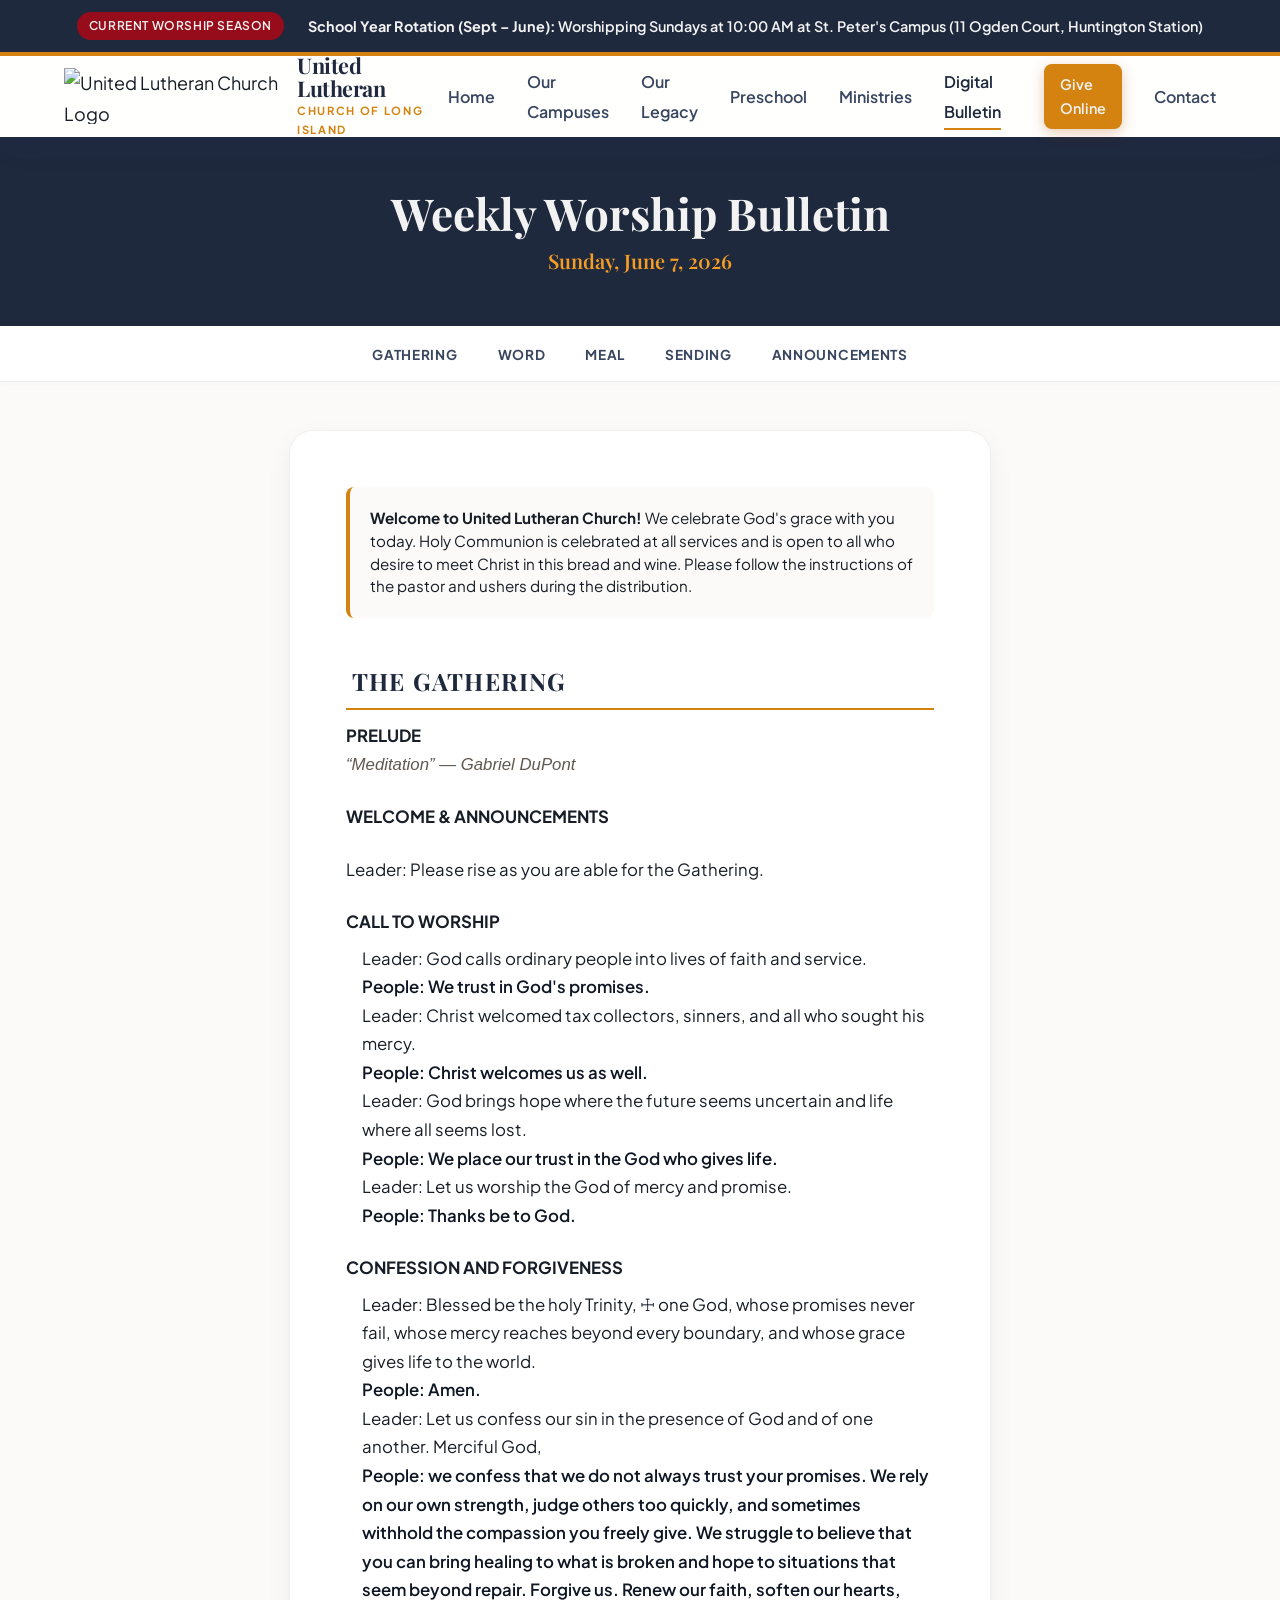
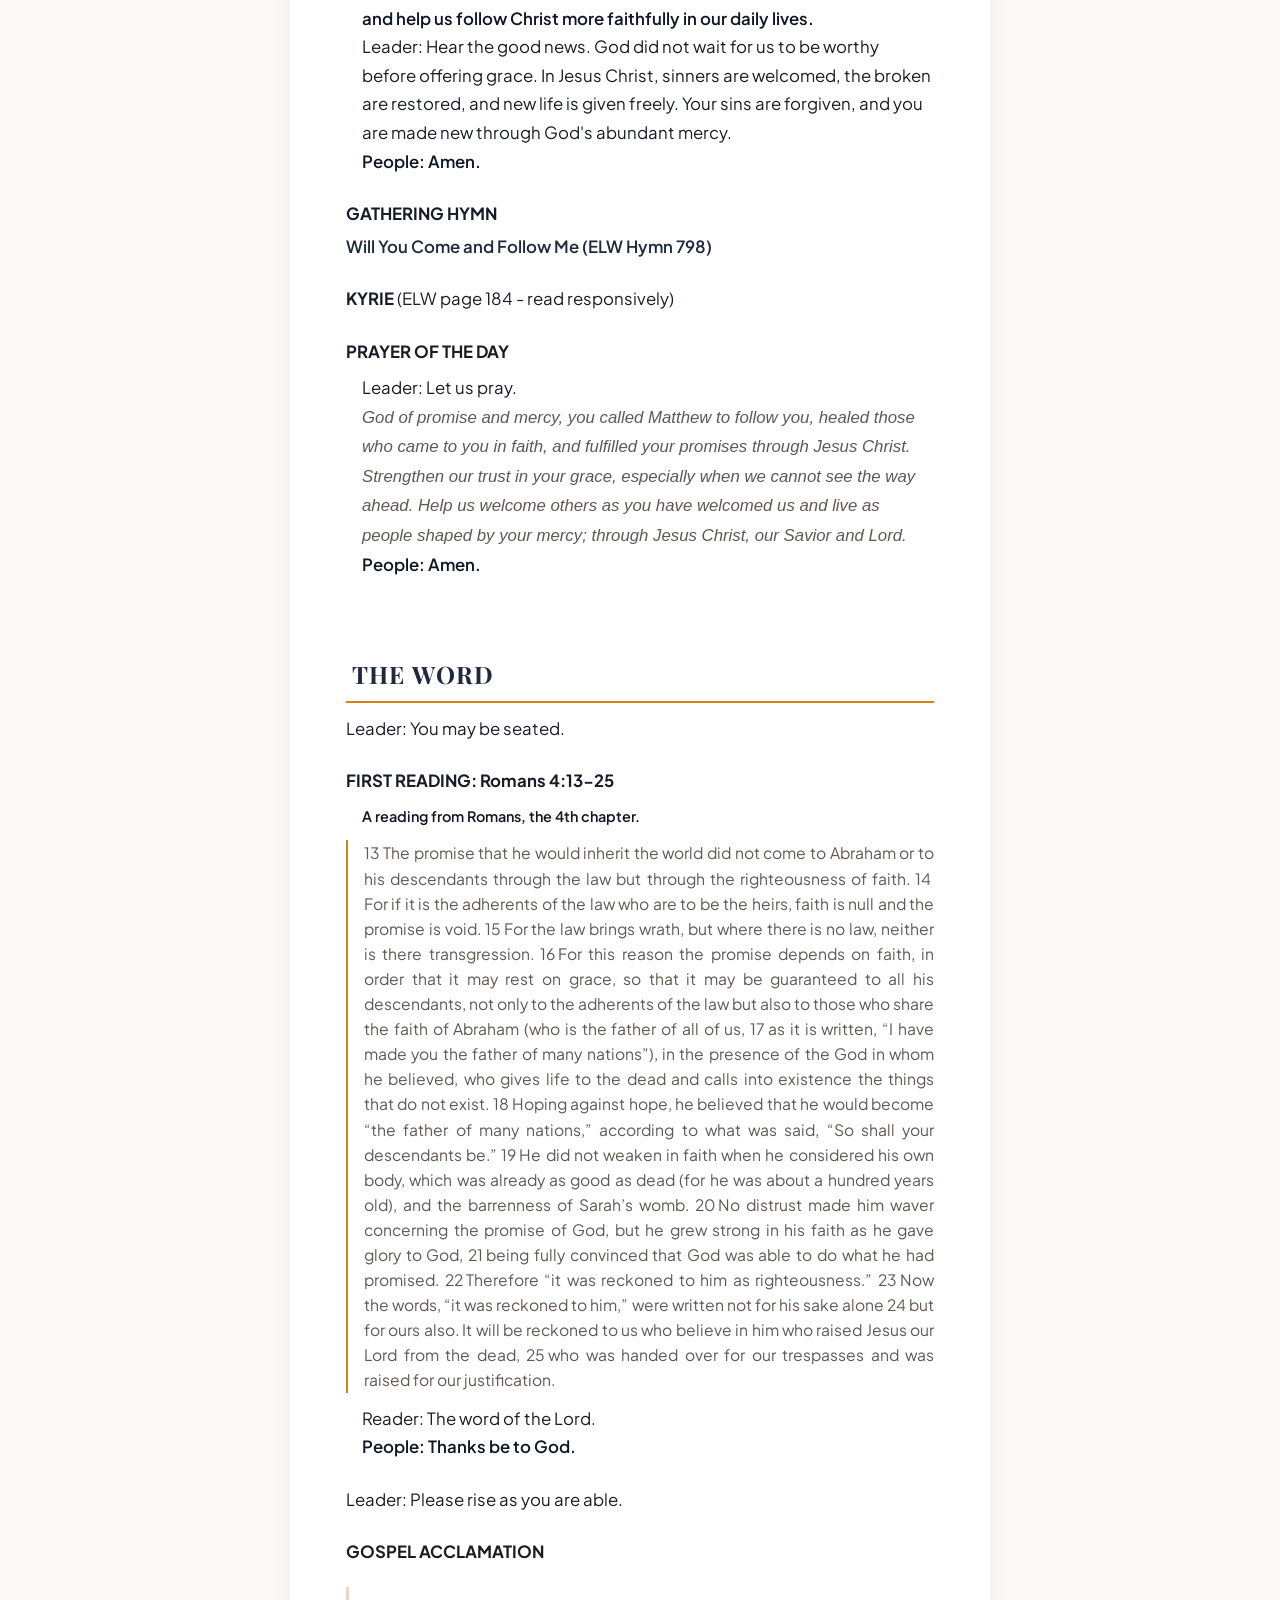
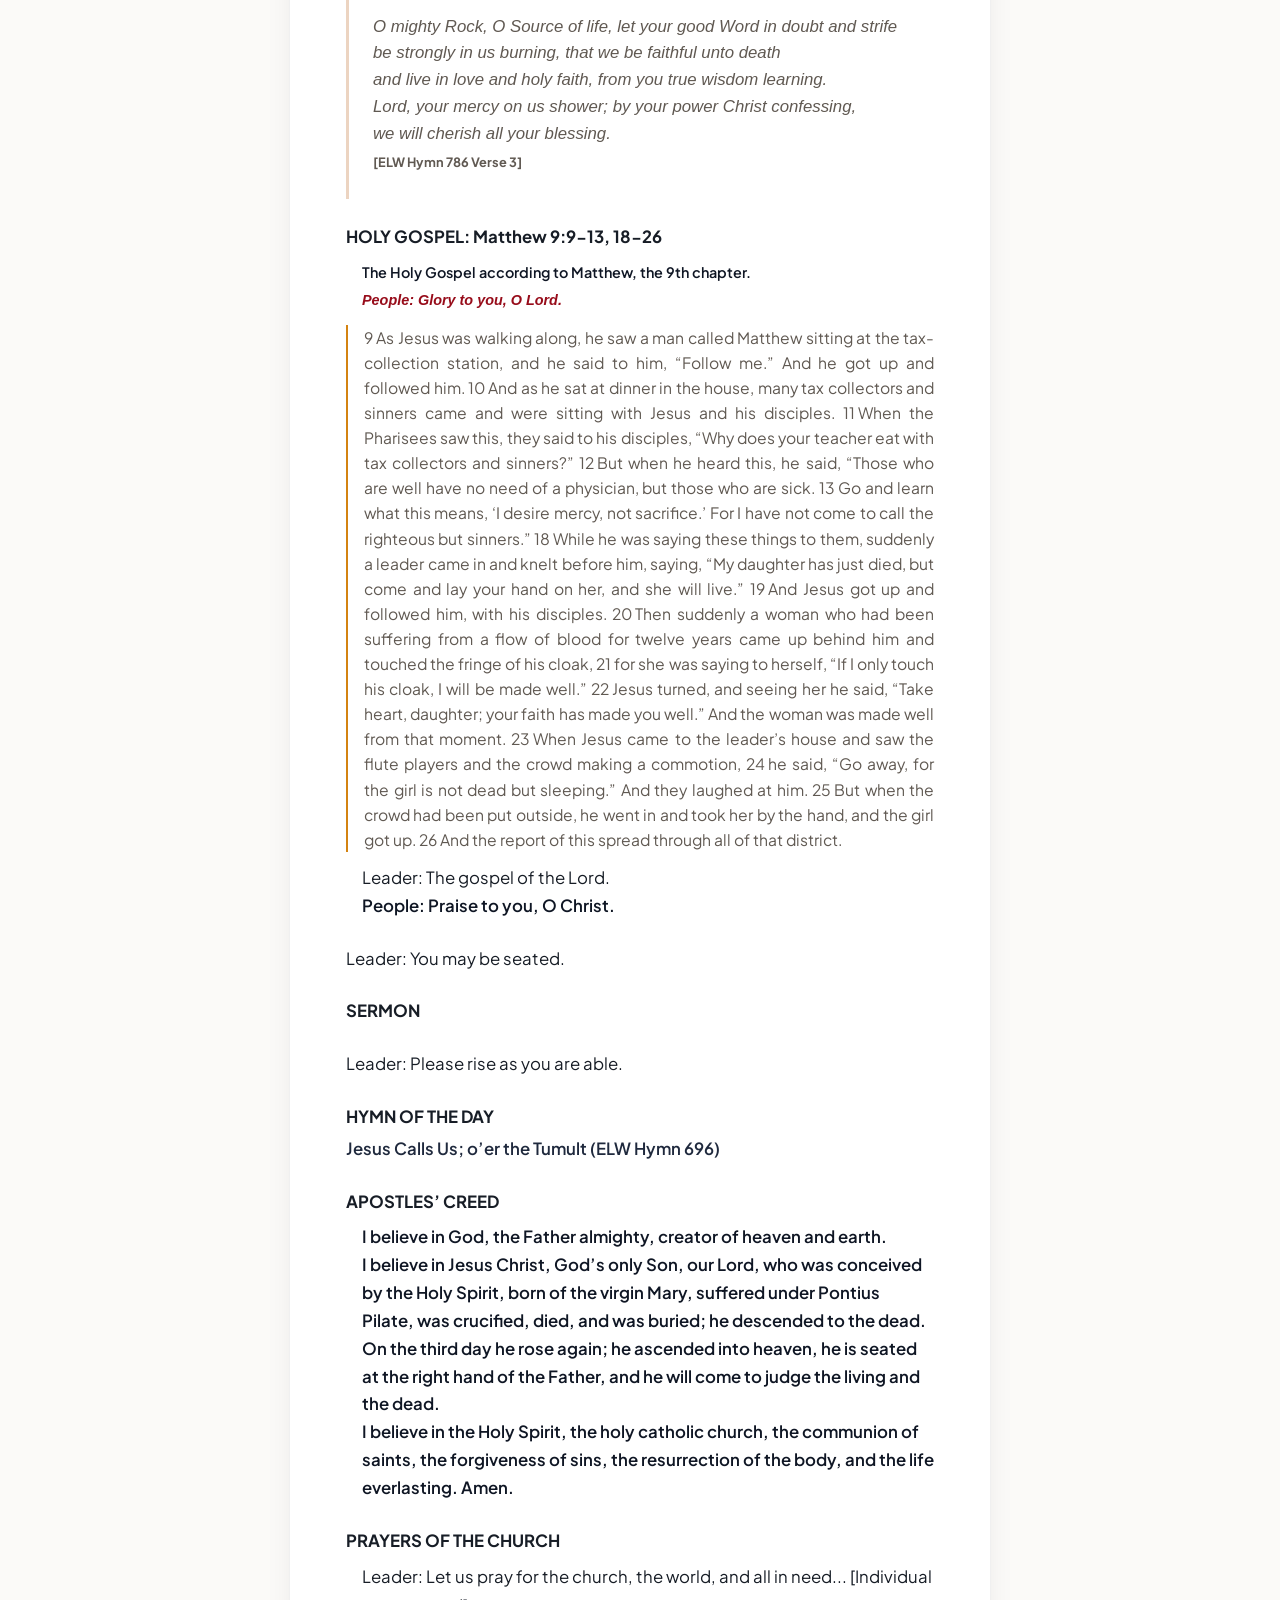
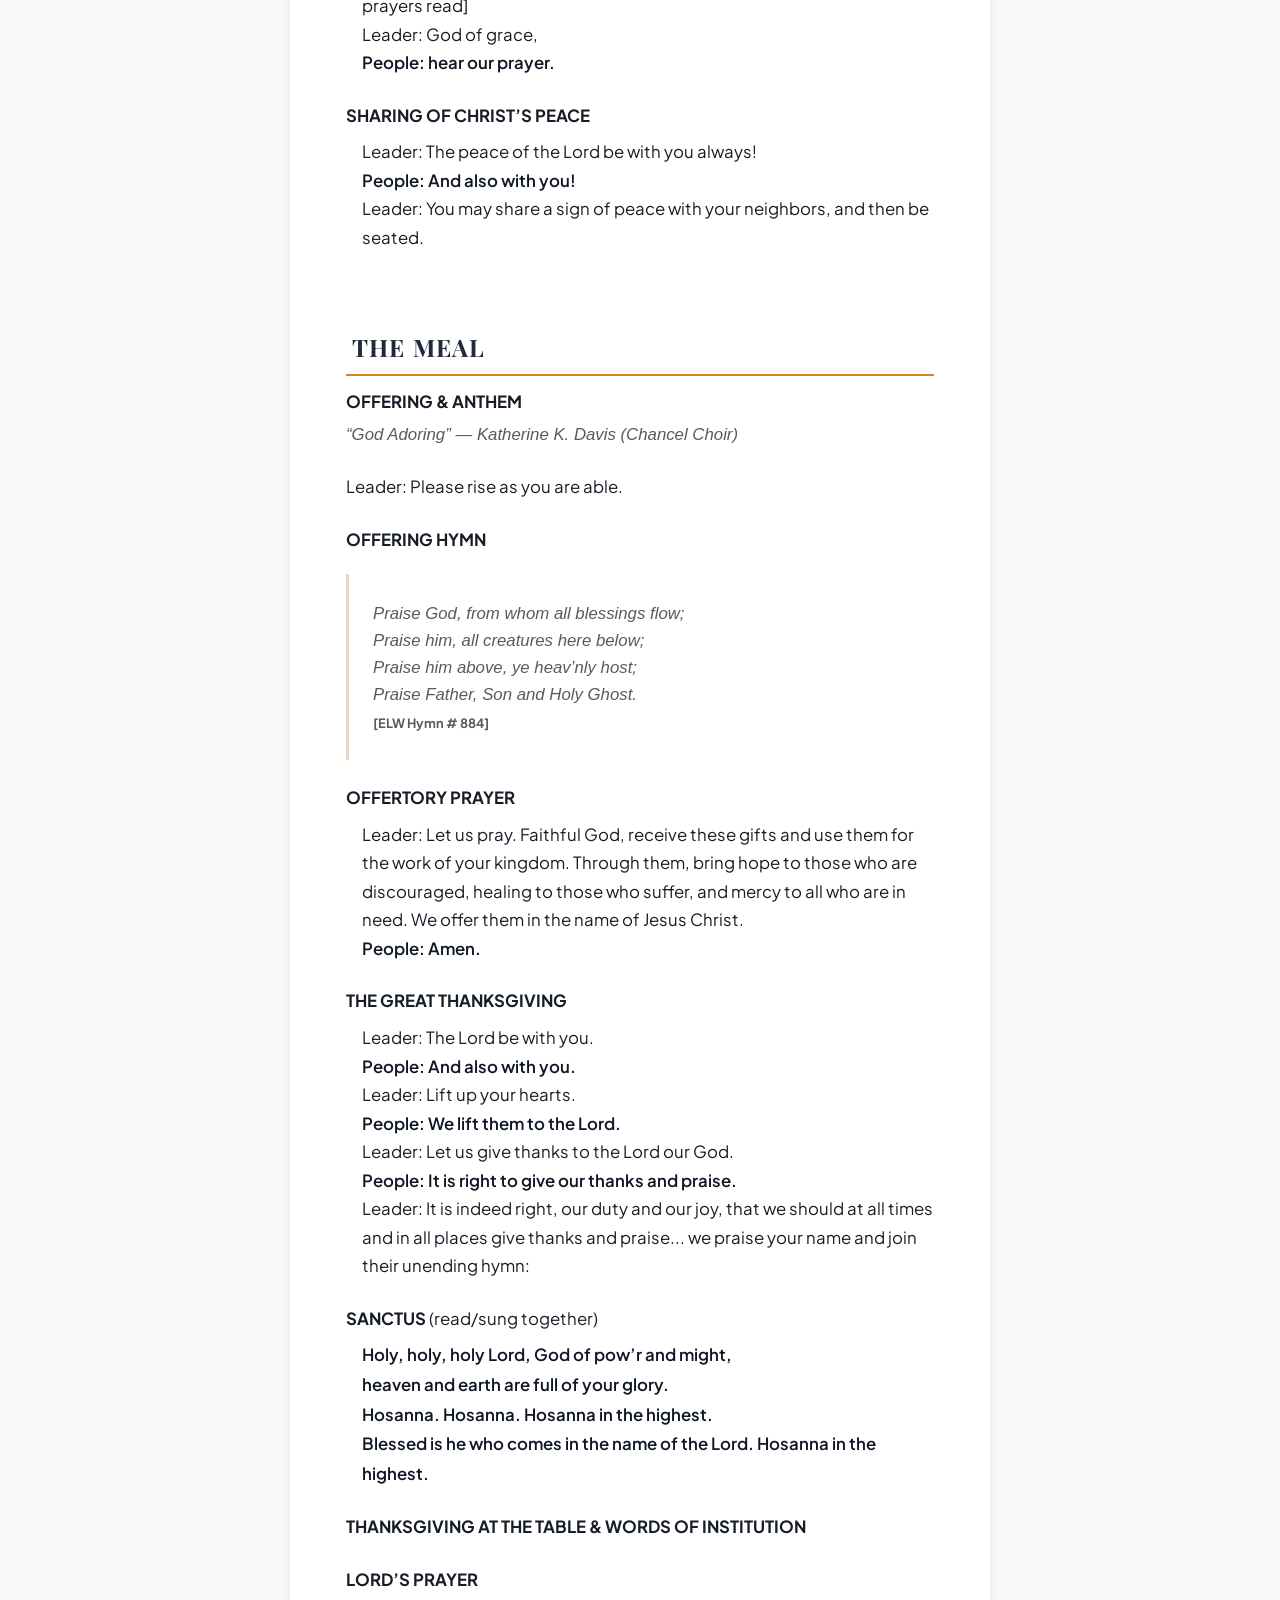
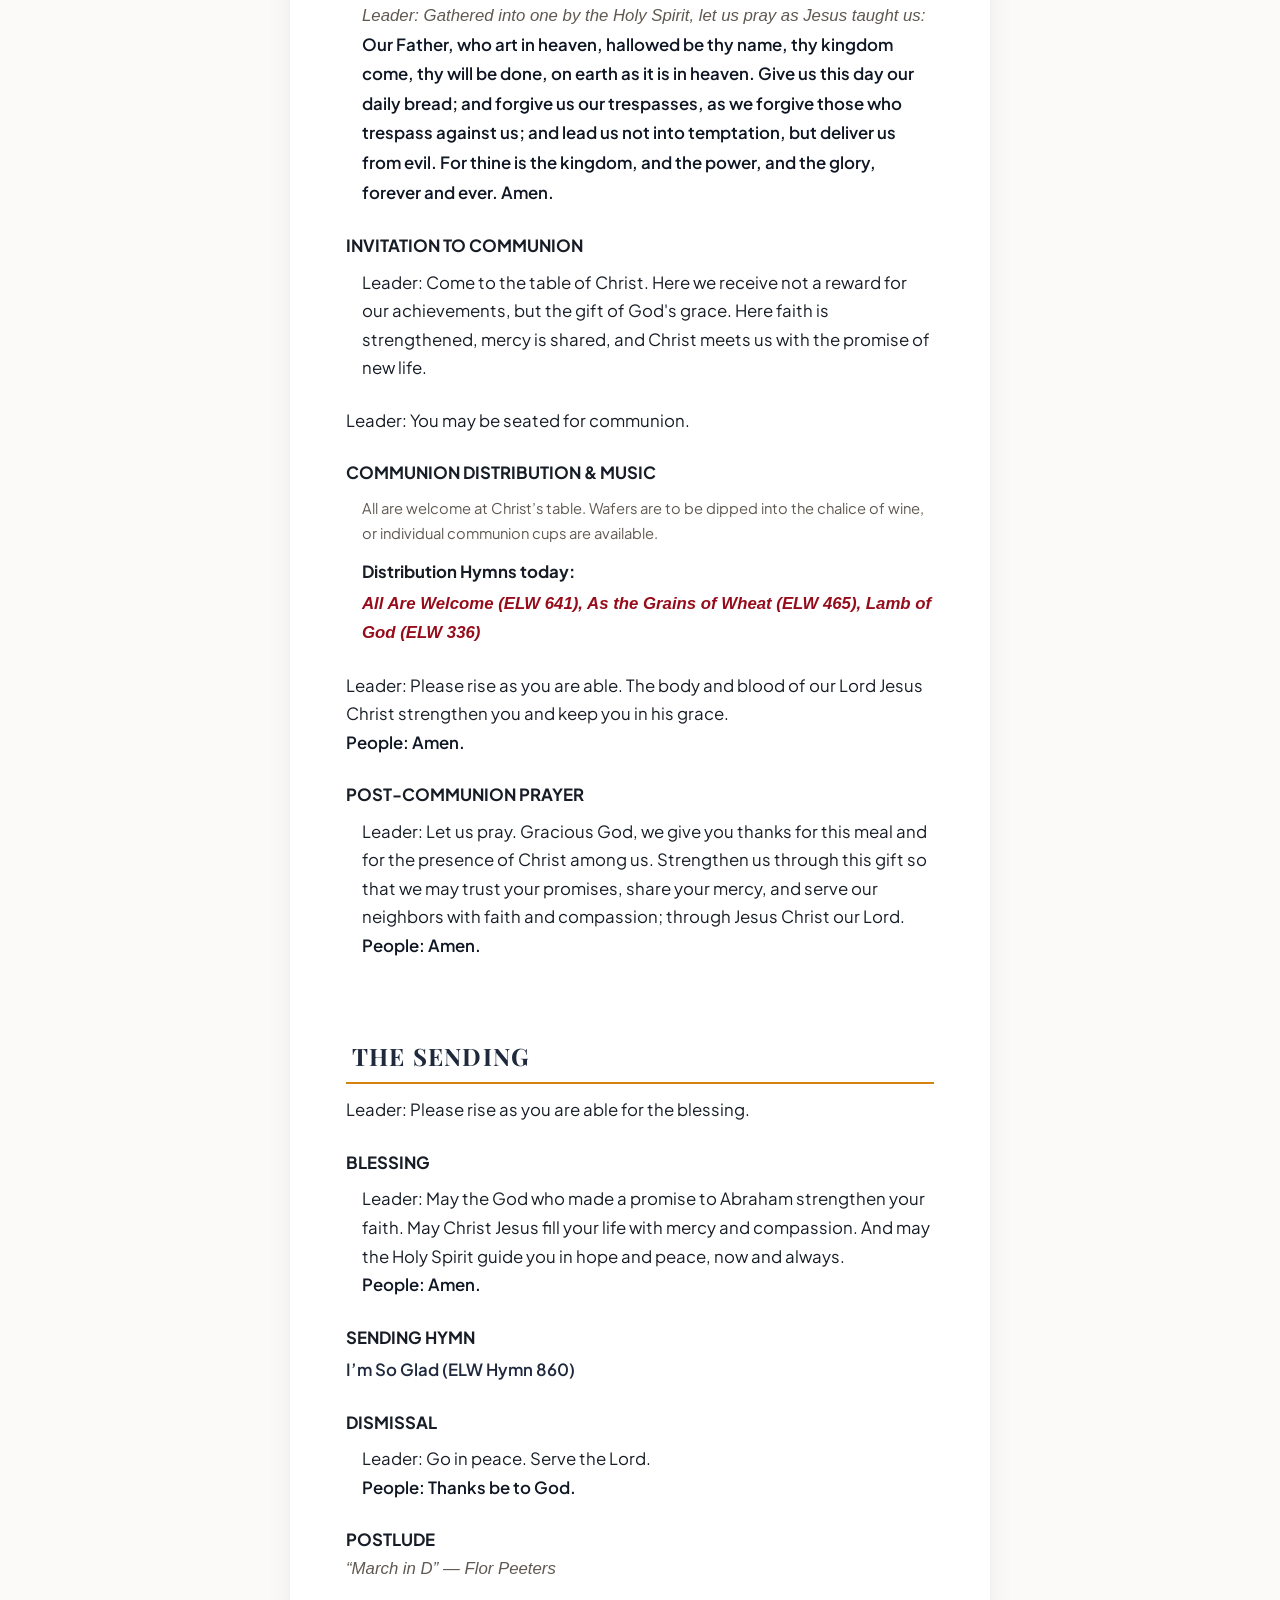
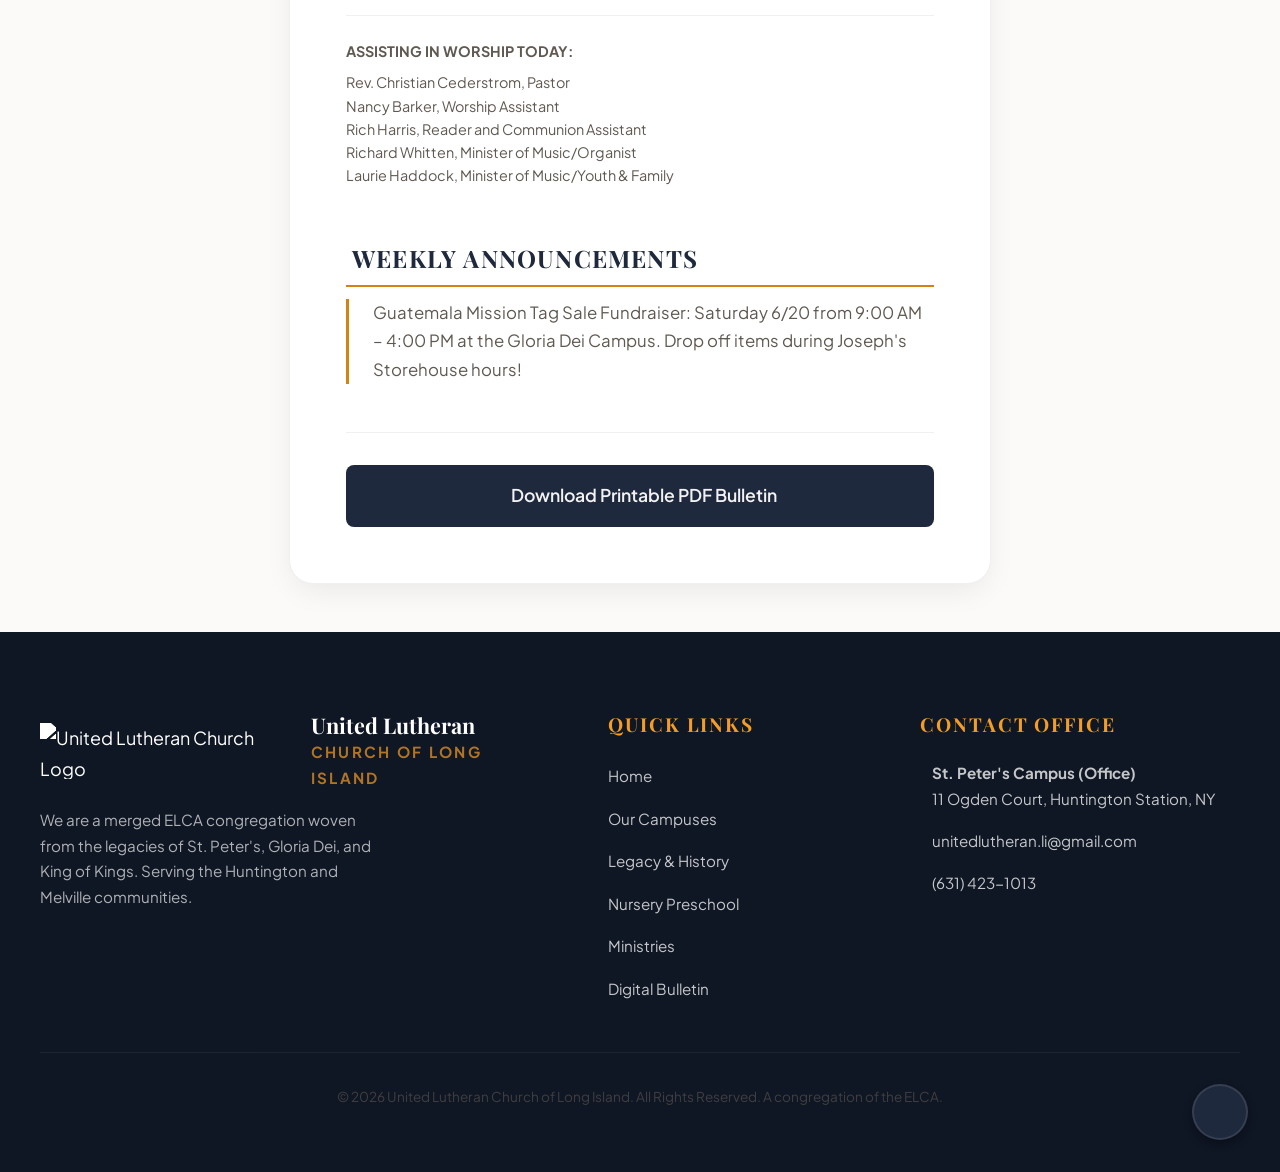
==== commit a046c2df: "Expand digital bulletin to include entire service liturgy and announcements as a dedicated section" ====
--- a/bulletin.html
+++ b/bulletin.html
@@ -58,92 +58,369 @@
     <!-- Main Content -->
     <main>
         <!-- Title Banner -->
-        <section class="section" style="background-color: var(--clr-primary); color: var(--clr-text-light); padding: 4rem 0;">
-            <div class="container" style="text-align: center;">
-                <h2 style="color: var(--clr-text-light);">Weekly Digital Bulletin</h2>
-                <p style="color: var(--clr-text-light); opacity: 0.8; max-width: 600px; margin: 1rem auto 0; font-size: 1.15rem;">
-                    United Lutheran Church of Long Island &bull; Holy Communion is open to all.
-                </p>
+        <section class="section" style="background-color: var(--clr-primary); color: var(--clr-text-light); padding: 3rem 0; text-align: center;">
+            <div class="container">
+                <h2 style="color: var(--clr-text-light); margin-bottom: 0.25rem;">Weekly Worship Bulletin</h2>
+                <span id="sim-date" style="font-size: 1.25rem; font-family: var(--font-heading); color: var(--clr-accent-light); font-weight: 600;">Sunday, June 7, 2026</span>
             </div>
         </section>
 
-        <!-- Worshipper Bulletin View -->
-        <section class="section" style="background-color: var(--clr-bg-cream); min-height: 50vh;">
-            <div class="container" style="max-width: 700px;">
+        <!-- Sticky Liturgical Sub-Navigation -->
+        <div class="bulletin-subnav">
+            <div class="container">
+                <ul class="bulletin-subnav-list">
+                    <li><a href="#sec-gathering" class="bulletin-subnav-link">Gathering</a></li>
+                    <li><a href="#sec-word" class="bulletin-subnav-link">Word</a></li>
+                    <li><a href="#sec-meal" class="bulletin-subnav-link">Meal</a></li>
+                    <li><a href="#sec-sending" class="bulletin-subnav-link">Sending</a></li>
+                    <li><a href="#sec-announcements" class="bulletin-subnav-link">Announcements</a></li>
+                </ul>
+            </div>
+        </div>
+
+        <!-- Bulletin Content -->
+        <section class="section" style="background-color: var(--clr-bg-cream); padding: 3rem 0;">
+            <div class="container" style="max-width: 750px;">
                 
-                <!-- Main Bulletin Document -->
-                <div class="card" style="padding: 3rem; background: var(--clr-bg-pure); border: 1px solid rgba(0,0,0,0.06); box-shadow: var(--shadow-medium); border-top: 6px solid var(--clr-primary);">
+                <div class="card" style="padding: 3.5rem; background: var(--clr-bg-pure); border: 1px solid rgba(0,0,0,0.06); box-shadow: var(--shadow-medium); border-radius: var(--border-radius-lg);">
                     
-                    <div style="text-align: center; border-bottom: 2px solid rgba(0,0,0,0.06); padding-bottom: 1.5rem; margin-bottom: 2rem;">
-                        <span style="font-size: 0.85rem; text-transform: uppercase; letter-spacing: 0.1em; color: var(--clr-accent); font-weight: 700; display: block; margin-bottom: 0.25rem;">United Lutheran Church</span>
-                        <h3 id="sim-date" style="margin: 0; font-size: 1.75rem; color: var(--clr-primary);">Sunday, June 7, 2026</h3>
-                    </div>
-
-                    <!-- Welcome Note -->
-                    <div style="background-color: var(--clr-bg-cream); border-left: 4px solid var(--clr-accent); padding: 1rem 1.25rem; border-radius: var(--border-radius-sm); font-size: 0.95rem; line-height: 1.5; margin-bottom: 2rem;">
-                        <strong>Welcome to Worship:</strong> Following the path of Christ, we celebrate diversity and believe that God's grace belongs to everyone, without exception. Holy Communion is open to all baptized Christians who wish to receive.
-                    </div>
-
-                    <!-- Section: Readings -->
-                    <div style="margin-bottom: 2.5rem;">
-                        <h4 style="font-size: 1.15rem; color: var(--clr-secondary); text-transform: uppercase; margin-bottom: 1rem; border-bottom: 1px solid rgba(0,0,0,0.05); padding-bottom: 0.25rem; display: flex; align-items: center; gap: 8px;">
-                            <i data-lucide="book-open" style="width: 20px; height: 20px;"></i> Scripture Readings
-                        </h4>
-                        <div style="background-color: var(--clr-bg-white); border-radius: var(--border-radius-md); border: 1px solid rgba(0,0,0,0.04); padding: 1.5rem;">
-                            <div style="font-size: 1.05rem; margin-bottom: 0.75rem; display: flex; justify-content: space-between; flex-wrap: wrap;">
-                                <span><strong>First Lesson:</strong></span>
-                                <span id="sim-first-lesson" style="color: var(--clr-primary); font-weight: 600;">Romans 4:13-25</span>
-                            </div>
-                            <div style="font-size: 1.05rem; display: flex; justify-content: space-between; flex-wrap: wrap;">
-                                <span><strong>Holy Gospel:</strong></span>
-                                <span id="sim-gospel" style="color: var(--clr-primary); font-weight: 600;">Matthew 9:9-13, 18-26</span>
-                            </div>
-                        </div>
-                    </div>
-
-                    <!-- Section: Hymns -->
-                    <div style="margin-bottom: 2.5rem;">
-                        <h4 style="font-size: 1.15rem; color: var(--clr-primary); text-transform: uppercase; margin-bottom: 1rem; border-bottom: 1px solid rgba(0,0,0,0.05); padding-bottom: 0.25rem; display: flex; align-items: center; gap: 8px;">
-                            <i data-lucide="music" style="width: 20px; height: 20px;"></i> Today's Hymns
-                        </h4>
-                        <ul style="list-style: none; font-size: 1.05rem; display: flex; flex-direction: column; gap: 0.75rem; background-color: var(--clr-bg-white); border-radius: var(--border-radius-md); border: 1px solid rgba(0,0,0,0.04); padding: 1.5rem;">
-                            <li style="display: flex; justify-content: space-between; flex-wrap: wrap; border-bottom: 1px dashed rgba(0,0,0,0.05); padding-bottom: 0.5rem;">
-                                <span><strong>Gathering Hymn:</strong></span>
-                                <span id="sim-hymn1" style="font-style: italic;">Will You Come and Follow Me (ELW 798)</span>
-                            </li>
-                            <li style="display: flex; justify-content: space-between; flex-wrap: wrap; border-bottom: 1px dashed rgba(0,0,0,0.05); padding-bottom: 0.5rem;">
-                                <span><strong>Hymn of the Day:</strong></span>
-                                <span id="sim-hymn2" style="font-style: italic;">Jesus Calls Us; o'er the Tumult (ELW 696)</span>
-                            </li>
-                            <li style="display: flex; justify-content: space-between; flex-wrap: wrap;">
-                                <span><strong>Sending Hymn:</strong></span>
-                                <span id="sim-hymn3" style="font-style: italic;">I'm So Glad (ELW 860)</span>
-                            </li>
-                        </ul>
-                    </div>
-
-                    <!-- Section: Announcements -->
-                    <div style="margin-bottom: 2.5rem;">
-                        <h4 style="font-size: 1.15rem; color: var(--clr-primary); text-transform: uppercase; margin-bottom: 1rem; border-bottom: 1px solid rgba(0,0,0,0.05); padding-bottom: 0.25rem; display: flex; align-items: center; gap: 8px;">
-                            <i data-lucide="info" style="width: 20px; height: 20px;"></i> Weekly Announcements
-                        </h4>
-                        <div style="background-color: var(--clr-bg-white); border-radius: var(--border-radius-md); border: 1px solid rgba(0,0,0,0.04); padding: 1.5rem; line-height: 1.6;">
-                            <p id="sim-announcement" style="margin: 0; font-size: 1rem; color: var(--clr-text-muted);">
-                                Guatemala Mission Tag Sale Fundraiser: Saturday 6/20 from 9:00 AM – 4:00 PM at the Gloria Dei Campus. Drop off items during Joseph's Storehouse hours!
-                            </p>
-                        </div>
-                    </div>
-
-                    <!-- Section: Leaders -->
-                    <div style="font-size: 0.9rem; color: var(--clr-text-muted); border-top: 1px solid rgba(0,0,0,0.06); padding-top: 1.5rem; margin-bottom: 2.5rem; line-height: 1.6;">
-                        <strong>Worship Leaders Today:</strong><br>
-                        Rev. Christian Cederstrom, Pastor &bull; Nancy Barker, Assisting Minister &bull; Laurie Haddock, Chancel Music Coordinator &bull; Richard Whitten, Organist
+                    <!-- Welcome & Communion Alert -->
+                    <div style="background-color: var(--clr-bg-cream); border-left: 4px solid var(--clr-accent); padding: 1.25rem; border-radius: var(--border-radius-sm); font-size: 0.95rem; line-height: 1.5; margin-bottom: 3rem;">
+                        <strong>Welcome to United Lutheran Church!</strong> We celebrate God's grace with you today. Holy Communion is celebrated at all services and is open to all who desire to meet Christ in this bread and wine. Please follow the instructions of the pastor and ushers during the distribution.
+                    </div>
+
+                    <!-- GATHERING SECTION -->
+                    <div id="sec-gathering" class="liturgy-section">
+                        <h3 class="liturgy-title"><i data-lucide="sun" style="width:18px; height:18px; display:inline; vertical-align:middle; margin-right:6px;"></i> The Gathering</h3>
+                        
+                        <div class="liturgy-item">
+                            <strong>PRELUDE</strong>
+                            <div id="sim-prelude" style="font-style: italic; color: var(--clr-text-muted);">“Meditation” — Gabriel DuPont</div>
+                        </div>
+
+                        <div class="liturgy-item">
+                            <strong>WELCOME & ANNOUNCEMENTS</strong>
+                        </div>
+
+                        <div class="liturgy-item">
+                            <span class="leader">Leader: Please rise as you are able for the Gathering.</span>
+                        </div>
+
+                        <div class="liturgy-item">
+                            <strong>CALL TO WORSHIP</strong>
+                            <div style="margin-top: 0.5rem; padding-left: 1rem;">
+                                Leader: God calls ordinary people into lives of faith and service.<br>
+                                <em class="congregation">People: We trust in God's promises.</em><br>
+                                Leader: Christ welcomed tax collectors, sinners, and all who sought his mercy.<br>
+                                <em class="congregation">People: Christ welcomes us as well.</em><br>
+                                Leader: God brings hope where the future seems uncertain and life where all seems lost.<br>
+                                <em class="congregation">People: We place our trust in the God who gives life.</em><br>
+                                Leader: Let us worship the God of mercy and promise.<br>
+                                <em class="congregation">People: Thanks be to God.</em>
+                            </div>
+                        </div>
+
+                        <div class="liturgy-item">
+                            <strong>CONFESSION AND FORGIVENESS</strong>
+                            <div style="margin-top: 0.5rem; padding-left: 1rem;">
+                                Leader: Blessed be the holy Trinity, ☩ one God, whose promises never fail, whose mercy reaches beyond every boundary, and whose grace gives life to the world.<br>
+                                <em class="congregation">People: Amen.</em><br>
+                                Leader: Let us confess our sin in the presence of God and of one another. Merciful God,<br>
+                                <em class="congregation">People: we confess that we do not always trust your promises. We rely on our own strength, judge others too quickly, and sometimes withhold the compassion you freely give. We struggle to believe that you can bring healing to what is broken and hope to situations that seem beyond repair. Forgive us. Renew our faith, soften our hearts, and help us follow Christ more faithfully in our daily lives.</em><br>
+                                Leader: Hear the good news. God did not wait for us to be worthy before offering grace. In Jesus Christ, sinners are welcomed, the broken are restored, and new life is given freely. Your sins are forgiven, and you are made new through God's abundant mercy.<br>
+                                <em class="congregation">People: Amen.</em>
+                            </div>
+                        </div>
+
+                        <div class="liturgy-item">
+                            <strong>GATHERING HYMN</strong>
+                            <div id="sim-hymn1" style="font-weight: 600; color: var(--clr-primary); margin-top: 0.25rem;">Will You Come and Follow Me (ELW Hymn 798)</div>
+                        </div>
+
+                        <div class="liturgy-item">
+                            <strong>KYRIE</strong> (ELW page 184 - read responsively)
+                        </div>
+
+                        <div class="liturgy-item">
+                            <strong>PRAYER OF THE DAY</strong>
+                            <div style="margin-top: 0.5rem; padding-left: 1rem;">
+                                Leader: Let us pray.<br>
+                                <span id="sim-prayer-of-day" style="font-style: italic; color: var(--clr-text-muted);">
+                                    God of promise and mercy, you called Matthew to follow you, healed those who came to you in faith, and fulfilled your promises through Jesus Christ. Strengthen our trust in your grace, especially when we cannot see the way ahead. Help us welcome others as you have welcomed us and live as people shaped by your mercy; through Jesus Christ, our Savior and Lord.
+                                </span><br>
+                                <em class="congregation">People: Amen.</em>
+                            </div>
+                        </div>
+                    </div>
+
+                    <!-- WORD SECTION -->
+                    <div id="sec-word" class="liturgy-section">
+                        <h3 class="liturgy-title"><i data-lucide="book-open" style="width:18px; height:18px; display:inline; vertical-align:middle; margin-right:6px;"></i> The Word</h3>
+                        
+                        <div class="liturgy-item">
+                            <span class="leader">Leader: You may be seated.</span>
+                        </div>
+
+                        <div class="liturgy-item">
+                            <strong>FIRST READING: <span id="sim-first-lesson-ref">Romans 4:13-25</span></strong>
+                            <div style="margin-top: 0.5rem; padding-left: 1rem; color: var(--clr-primary-dark); font-weight: 600; font-size: 0.9rem;">
+                                A reading from Romans, the 4th chapter.
+                            </div>
+                            <div id="sim-first-lesson-text" style="margin-top: 0.75rem; padding-left: 1rem; border-left: 2px solid var(--clr-accent); line-height: 1.6; font-size: 0.98rem; text-align: justify; color: var(--clr-text-muted);">
+                                The promise that he would inherit the world did not come to Abraham or to his descendants through the law but through the righteousness of faith. For if it is the adherents of the law who are to be the heirs, faith is null and the promise is void. For the law brings wrath, but where there is no law, neither is there transgression...
+                            </div>
+                            <div style="margin-top: 0.75rem; padding-left: 1rem;">
+                                Reader: The word of the Lord.<br>
+                                <em class="congregation">People: Thanks be to God.</em>
+                            </div>
+                        </div>
+
+                        <div class="liturgy-item">
+                            <span class="leader">Leader: Please rise as you are able.</span>
+                        </div>
+
+                        <div class="liturgy-item">
+                            <strong>GOSPEL ACCLAMATION</strong>
+                            <div class="liturgy-lyrics">
+                                O mighty Rock, O Source of life, let your good Word in doubt and strife
+                                be strongly in us burning, that we be faithful unto death
+                                and live in love and holy faith, from you true wisdom learning.
+                                Lord, your mercy on us shower; by your power Christ confessing,
+                                we will cherish all your blessing.
+                                <span style="display: block; font-size: 0.8rem; font-weight: 700; color: var(--clr-text-muted); margin-top: 0.25rem; font-style: normal;">[ELW Hymn 786 Verse 3]</span>
+                            </div>
+                        </div>
+
+                        <div class="liturgy-item">
+                            <strong>HOLY GOSPEL: <span id="sim-gospel-ref">Matthew 9:9-13, 18-26</span></strong>
+                            <div style="margin-top: 0.5rem; padding-left: 1rem; color: var(--clr-primary-dark); font-weight: 600; font-size: 0.9rem;">
+                                The Holy Gospel according to Matthew, the 9th chapter.
+                                <span style="display: block; font-weight: 700; color: var(--clr-secondary); font-style: italic; margin-top: 0.25rem;">People: Glory to you, O Lord.</span>
+                            </div>
+                            <div id="sim-gospel-text" style="margin-top: 0.75rem; padding-left: 1rem; border-left: 2px solid var(--clr-accent); line-height: 1.6; font-size: 0.98rem; text-align: justify; color: var(--clr-text-muted);">
+                                As Jesus was walking along, he saw a man called Matthew sitting at the tax-collection station, and he said to him, “Follow me.” And he got up and followed him. And as he sat at dinner in the house, many tax collectors and sinners came and were sitting with Jesus and his disciples...
+                            </div>
+                            <div style="margin-top: 0.75rem; padding-left: 1rem;">
+                                Leader: The gospel of the Lord.<br>
+                                <em class="congregation">People: Praise to you, O Christ.</em>
+                            </div>
+                        </div>
+
+                        <div class="liturgy-item">
+                            <span class="leader">Leader: You may be seated.</span>
+                        </div>
+
+                        <div class="liturgy-item">
+                            <strong>SERMON</strong>
+                        </div>
+
+                        <div class="liturgy-item">
+                            <span class="leader">Leader: Please rise as you are able.</span>
+                        </div>
+
+                        <div class="liturgy-item">
+                            <strong>HYMN OF THE DAY</strong>
+                            <div id="sim-hymn2" style="font-weight: 600; color: var(--clr-primary); margin-top: 0.25rem;">Jesus Calls Us; o’er the Tumult (ELW Hymn 696)</div>
+                        </div>
+
+                        <div class="liturgy-item">
+                            <strong>APOSTLES’ CREED</strong>
+                            <div style="margin-top: 0.5rem; padding-left: 1rem; font-style: italic; line-height: 1.6; color: var(--clr-text-muted);">
+                                <em class="congregation">
+                                    I believe in God, the Father almighty, creator of heaven and earth.<br>
+                                    I believe in Jesus Christ, God’s only Son, our Lord, who was conceived by the Holy Spirit, born of the virgin Mary, suffered under Pontius Pilate, was crucified, died, and was buried; he descended to the dead. On the third day he rose again; he ascended into heaven, he is seated at the right hand of the Father, and he will come to judge the living and the dead.<br>
+                                    I believe in the Holy Spirit, the holy catholic church, the communion of saints, the forgiveness of sins, the resurrection of the body, and the life everlasting. Amen.
+                                </em>
+                            </div>
+                        </div>
+
+                        <div class="liturgy-item">
+                            <strong>PRAYERS OF THE CHURCH</strong>
+                            <div style="margin-top: 0.5rem; padding-left: 1rem;">
+                                Leader: Let us pray for the church, the world, and all in need... [Individual prayers read]<br>
+                                Leader: God of grace,<br>
+                                <em class="congregation">People: hear our prayer.</em>
+                            </div>
+                        </div>
+
+                        <div class="liturgy-item">
+                            <strong>SHARING OF CHRIST’S PEACE</strong>
+                            <div style="margin-top: 0.5rem; padding-left: 1rem;">
+                                Leader: The peace of the Lord be with you always!<br>
+                                <em class="congregation">People: And also with you!</em><br>
+                                <span class="leader">Leader: You may share a sign of peace with your neighbors, and then be seated.</span>
+                            </div>
+                        </div>
+                    </div>
+
+                    <!-- MEAL SECTION -->
+                    <div id="sec-meal" class="liturgy-section">
+                        <h3 class="liturgy-title"><i data-lucide="music" style="width:18px; height:18px; display:inline; vertical-align:middle; margin-right:6px;"></i> The Meal</h3>
+                        
+                        <div class="liturgy-item">
+                            <strong>OFFERING & ANTHEM</strong>
+                            <div id="sim-offering-music" style="font-style: italic; color: var(--clr-text-muted); margin-top: 0.25rem;">“God Adoring” — Katherine K. Davis (Chancel Choir)</div>
+                        </div>
+
+                        <div class="liturgy-item">
+                            <span class="leader">Leader: Please rise as you are able.</span>
+                        </div>
+
+                        <div class="liturgy-item">
+                            <strong>OFFERING HYMN</strong>
+                            <div class="liturgy-lyrics">
+                                Praise God, from whom all blessings flow;
+                                Praise him, all creatures here below;
+                                Praise him above, ye heav’nly host;
+                                Praise Father, Son and Holy Ghost.
+                                <span style="display: block; font-size: 0.8rem; font-weight: 700; color: var(--clr-text-muted); margin-top: 0.25rem; font-style: normal;">[ELW Hymn # 884]</span>
+                            </div>
+                        </div>
+
+                        <div class="liturgy-item">
+                            <strong>OFFERTORY PRAYER</strong>
+                            <div style="margin-top: 0.5rem; padding-left: 1rem;">
+                                Leader: Let us pray. Faithful God, receive these gifts and use them for the work of your kingdom. Through them, bring hope to those who are discouraged, healing to those who suffer, and mercy to all who are in need. We offer them in the name of Jesus Christ.<br>
+                                <em class="congregation">People: Amen.</em>
+                            </div>
+                        </div>
+
+                        <div class="liturgy-item">
+                            <strong>THE GREAT THANKSGIVING</strong>
+                            <div style="margin-top: 0.5rem; padding-left: 1rem;">
+                                Leader: The Lord be with you.<br>
+                                <em class="congregation">People: And also with you.</em><br>
+                                Leader: Lift up your hearts.<br>
+                                <em class="congregation">People: We lift them to the Lord.</em><br>
+                                Leader: Let us give thanks to the Lord our God.<br>
+                                <em class="congregation">People: It is right to give our thanks and praise.</em><br>
+                                Leader: It is indeed right, our duty and our joy, that we should at all times and in all places give thanks and praise... we praise your name and join their unending hymn:
+                            </div>
+                        </div>
+
+                        <div class="liturgy-item">
+                            <strong>SANCTUS</strong> (read/sung together)
+                            <div style="margin-top: 0.5rem; padding-left: 1rem; font-style: italic; color: var(--clr-text-muted);">
+                                <em class="congregation">
+                                    Holy, holy, holy Lord, God of pow’r and might,<br>
+                                    heaven and earth are full of your glory.<br>
+                                    Hosanna. Hosanna. Hosanna in the highest.<br>
+                                    Blessed is he who comes in the name of the Lord. Hosanna in the highest.
+                                </em>
+                            </div>
+                        </div>
+
+                        <div class="liturgy-item">
+                            <strong>THANKSGIVING AT THE TABLE & WORDS OF INSTITUTION</strong>
+                        </div>
+
+                        <div class="liturgy-item">
+                            <strong>LORD’S PRAYER</strong>
+                            <div style="margin-top: 0.5rem; padding-left: 1rem; font-style: italic; color: var(--clr-text-muted);">
+                                Leader: Gathered into one by the Holy Spirit, let us pray as Jesus taught us:<br>
+                                <em class="congregation">
+                                    Our Father, who art in heaven, hallowed be thy name, thy kingdom come, thy will be done, on earth as it is in heaven. Give us this day our daily bread; and forgive us our trespasses, as we forgive those who trespass against us; and lead us not into temptation, but deliver us from evil. For thine is the kingdom, and the power, and the glory, forever and ever. Amen.
+                                </em>
+                            </div>
+                        </div>
+
+                        <div class="liturgy-item">
+                            <strong>INVITATION TO COMMUNION</strong>
+                            <div style="margin-top: 0.5rem; padding-left: 1rem;">
+                                Leader: Come to the table of Christ. Here we receive not a reward for our achievements, but the gift of God's grace. Here faith is strengthened, mercy is shared, and Christ meets us with the promise of new life.
+                            </div>
+                        </div>
+
+                        <div class="liturgy-item">
+                            <span class="leader">Leader: You may be seated for communion.</span>
+                        </div>
+
+                        <div class="liturgy-item">
+                            <strong>COMMUNION DISTRIBUTION & MUSIC</strong>
+                            <div style="margin-top: 0.5rem; padding-left: 1rem;">
+                                <div style="font-size: 0.92rem; color: var(--clr-text-muted); margin-bottom: 0.75rem;">
+                                    All are welcome at Christ’s table. Wafers are to be dipped into the chalice of wine, or individual communion cups are available.
+                                </div>
+                                <strong>Distribution Hymns today:</strong>
+                                <div id="sim-communion-hymns" style="font-style: italic; color: var(--clr-secondary); font-weight: 600; margin-top: 0.25rem;">
+                                    All Are Welcome (ELW 641), As the Grains of Wheat (ELW 465), Lamb of God (ELW 336)
+                                </div>
+                            </div>
+                        </div>
+
+                        <div class="liturgy-item">
+                            <span class="leader">Leader: Please rise as you are able. The body and blood of our Lord Jesus Christ strengthen you and keep you in his grace.</span><br>
+                            <em class="congregation">People: Amen.</em>
+                        </div>
+
+                        <div class="liturgy-item">
+                            <strong>POST-COMMUNION PRAYER</strong>
+                            <div style="margin-top: 0.5rem; padding-left: 1rem;">
+                                Leader: Let us pray. Gracious God, we give you thanks for this meal and for the presence of Christ among us. Strengthen us through this gift so that we may trust your promises, share your mercy, and serve our neighbors with faith and compassion; through Jesus Christ our Lord.<br>
+                                <em class="congregation">People: Amen.</em>
+                            </div>
+                        </div>
+                    </div>
+
+                    <!-- SENDING SECTION -->
+                    <div id="sec-sending" class="liturgy-section">
+                        <h3 class="liturgy-title"><i data-lucide="send" style="width:18px; height:18px; display:inline; vertical-align:middle; margin-right:6px;"></i> The Sending</h3>
+                        
+                        <div class="liturgy-item">
+                            <span class="leader">Leader: Please rise as you are able for the blessing.</span>
+                        </div>
+
+                        <div class="liturgy-item">
+                            <strong>BLESSING</strong>
+                            <div style="margin-top: 0.5rem; padding-left: 1rem;">
+                                Leader: May the God who made a promise to Abraham strengthen your faith. May Christ Jesus fill your life with mercy and compassion. And may the Holy Spirit guide you in hope and peace, now and always.<br>
+                                <em class="congregation">People: Amen.</em>
+                            </div>
+                        </div>
+
+                        <div class="liturgy-item">
+                            <strong>SENDING HYMN</strong>
+                            <div id="sim-hymn3" style="font-weight: 600; color: var(--clr-primary); margin-top: 0.25rem;">I’m So Glad (ELW Hymn 860)</div>
+                        </div>
+
+                        <div class="liturgy-item">
+                            <strong>DISMISSAL</strong>
+                            <div style="margin-top: 0.5rem; padding-left: 1rem;">
+                                Leader: Go in peace. Serve the Lord.<br>
+                                <em class="congregation">People: Thanks be to God.</em>
+                            </div>
+                        </div>
+
+                        <div class="liturgy-item">
+                            <strong>POSTLUDE</strong>
+                            <div id="sim-postlude" style="font-style: italic; color: var(--clr-text-muted);">“March in D” — Flor Peeters</div>
+                        </div>
+
+                        <!-- Section: Leaders -->
+                        <div style="font-size: 0.9rem; color: var(--clr-text-muted); border-top: 1px solid rgba(0,0,0,0.06); padding-top: 1.5rem; margin-top: 2rem; line-height: 1.6;">
+                            <strong>ASSISTING IN WORSHIP TODAY:</strong>
+                            <div id="sim-assistants" style="white-space: pre-line; margin-top: 0.5rem; font-family: var(--font-body); color: var(--clr-text-muted);">
+                                Rev. Christian Cederstrom, Pastor
+                                Nancy Barker, Worship Assistant
+                                Rich Harris, Reader and Communion Assistant
+                                Richard Whitten, Minister of Music/Organist
+                                Laurie Haddock, Minister of Music/Youth & Family
+                            </div>
+                        </div>
+                    </div>
+
+                    <!-- ANNOUNCEMENTS SECTION -->
+                    <div id="sec-announcements" class="liturgy-section" style="margin-bottom: 0;">
+                        <h3 class="liturgy-title"><i data-lucide="megaphone" style="width:18px; height:18px; display:inline; vertical-align:middle; margin-right:6px;"></i> Weekly Announcements</h3>
+                        <div id="sim-announcement" class="liturgy-lyrics" style="font-family: var(--font-body); font-style: normal; color: var(--clr-text-muted); padding-left: 1.5rem; border-left: 3px solid var(--clr-accent); line-height: 1.7; font-size: 1.05rem; white-space: pre-line; margin: 0;">
+                            Guatemala Mission Tag Sale Fundraiser: Saturday 6/20 from 9:00 AM – 4:00 PM at the Gloria Dei Campus. Drop off items during Joseph's Storehouse hours!
+                        </div>
                     </div>
 
                     <!-- PDF Bulletin Download Link -->
-                    <div style="text-align: center;">
+                    <div style="text-align: center; border-top: 1px solid rgba(0,0,0,0.06); padding-top: 2rem; margin-top: 3rem;">
                         <a id="sim-pdf-btn" href="Reference/Bulletin June 7.pdf" target="_blank" rel="noopener" class="btn btn-secondary" style="width: 100%; padding: 1rem 1.5rem; font-size: 1.1rem; display: inline-flex; align-items: center; justify-content: center; gap: 8px;">
-                            <i data-lucide="download"></i> Download Full PDF Bulletin
+                            <i data-lucide="download"></i> Download Printable PDF Bulletin
                         </a>
                     </div>
 
--- a/css/style.css
+++ b/css/style.css
@@ -912,3 +912,89 @@
     box-shadow: 0 6px 14px rgba(0, 0, 0, 0.4);
 }
 
+/* Bulletin Sub-Navigation Bar */
+.bulletin-subnav {
+    position: sticky;
+    top: 5rem;
+    background: rgba(255, 255, 255, 0.95);
+    backdrop-filter: blur(10px);
+    -webkit-backdrop-filter: blur(10px);
+    border-bottom: 1px solid rgba(0, 0, 0, 0.06);
+    z-index: 80;
+    padding: 0.75rem 0;
+    box-shadow: 0 2px 5px rgba(0,0,0,0.02);
+}
+
+.bulletin-subnav-list {
+    display: flex;
+    justify-content: center;
+    list-style: none;
+    gap: 1.5rem;
+    margin: 0;
+    padding: 0;
+}
+
+.bulletin-subnav-link {
+    font-size: 0.85rem;
+    font-weight: 700;
+    color: var(--clr-primary-light);
+    text-transform: uppercase;
+    letter-spacing: 0.05em;
+    padding: 0.25rem 0.5rem;
+    transition: var(--transition-smooth);
+}
+
+.bulletin-subnav-link:hover {
+    color: var(--clr-secondary);
+}
+
+/* Responsive Liturgy Spacing */
+.liturgy-section {
+    margin-bottom: 3.5rem;
+    scroll-margin-top: 8rem; /* ensures correct scroll position for sticky header/subnav */
+}
+
+.liturgy-title {
+    font-family: var(--font-heading);
+    color: var(--clr-primary);
+    font-size: 1.5rem;
+    border-bottom: 2px solid var(--clr-accent);
+    padding-bottom: 0.5rem;
+    margin-bottom: 2rem;
+    text-transform: uppercase;
+    letter-spacing: 0.05em;
+}
+
+.liturgy-item {
+    margin-bottom: 1.5rem;
+    line-height: 1.7;
+    font-size: 1.05rem;
+}
+
+.liturgy-item strong.leader {
+    color: var(--clr-secondary);
+    display: block;
+    margin-bottom: 0.25rem;
+    font-size: 0.95rem;
+    text-transform: uppercase;
+    letter-spacing: 0.02em;
+}
+
+.liturgy-item em.congregation {
+    font-weight: 600;
+    font-style: normal;
+    color: var(--clr-primary-dark);
+}
+
+.liturgy-lyrics {
+    font-family: var(--font-body);
+    font-style: italic;
+    color: var(--clr-text-muted);
+    padding-left: 1.5rem;
+    border-left: 3px solid rgba(180,83,9,0.25);
+    margin: 1.25rem 0;
+    line-height: 1.6;
+    white-space: pre-line; /* preserves line breaks for song lyrics */
+}
+
+
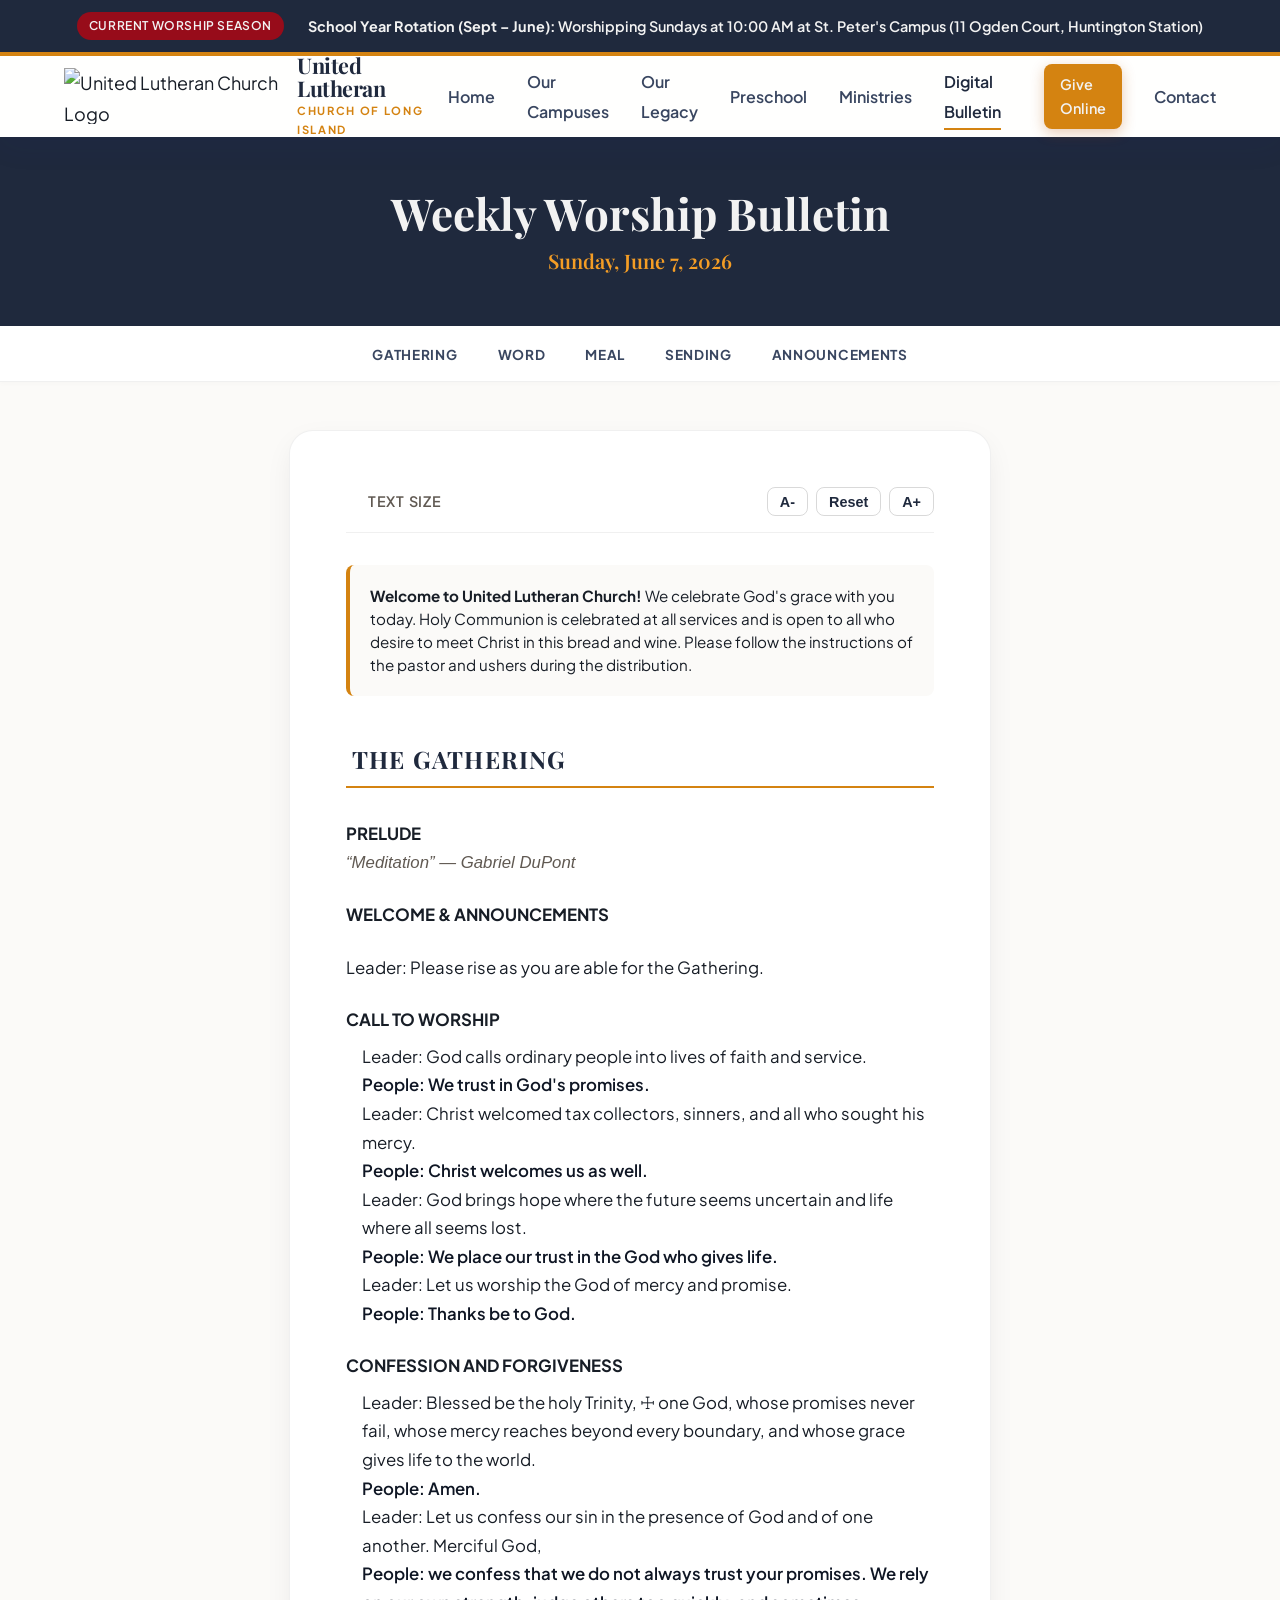
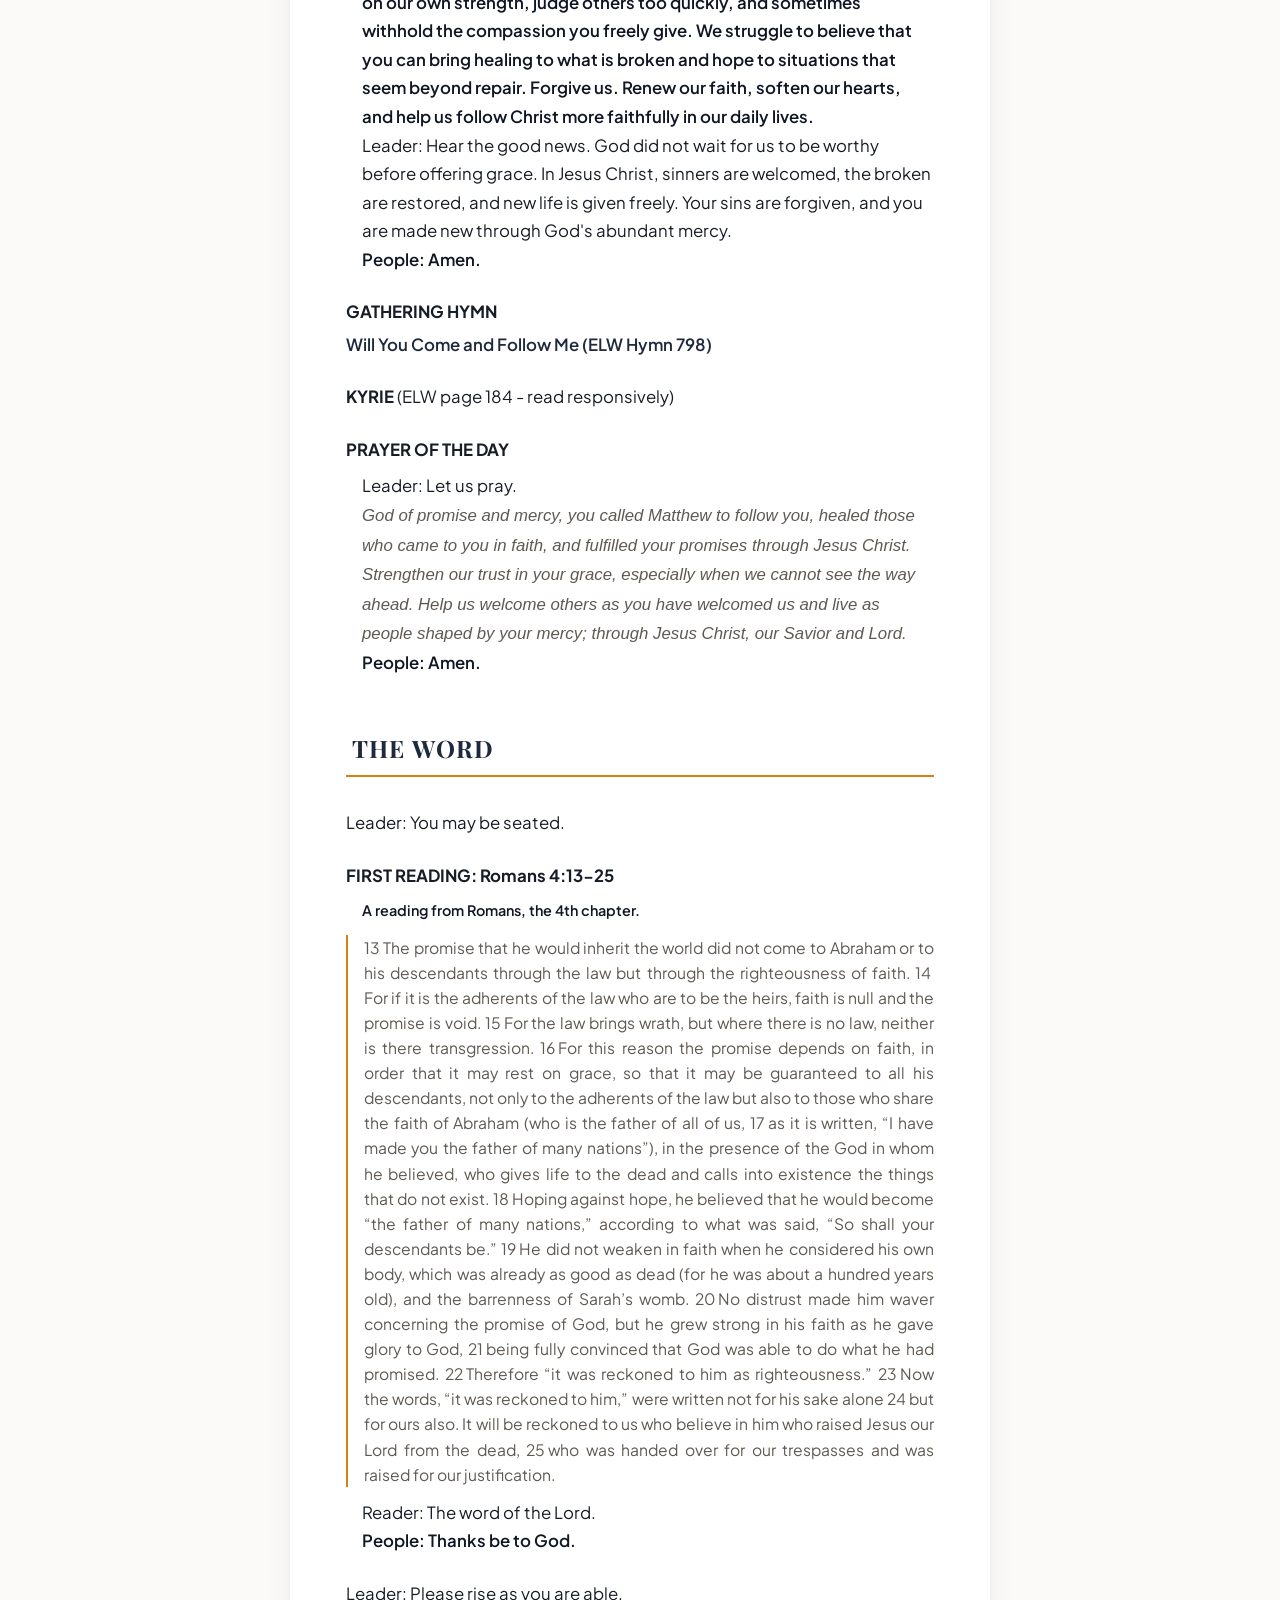
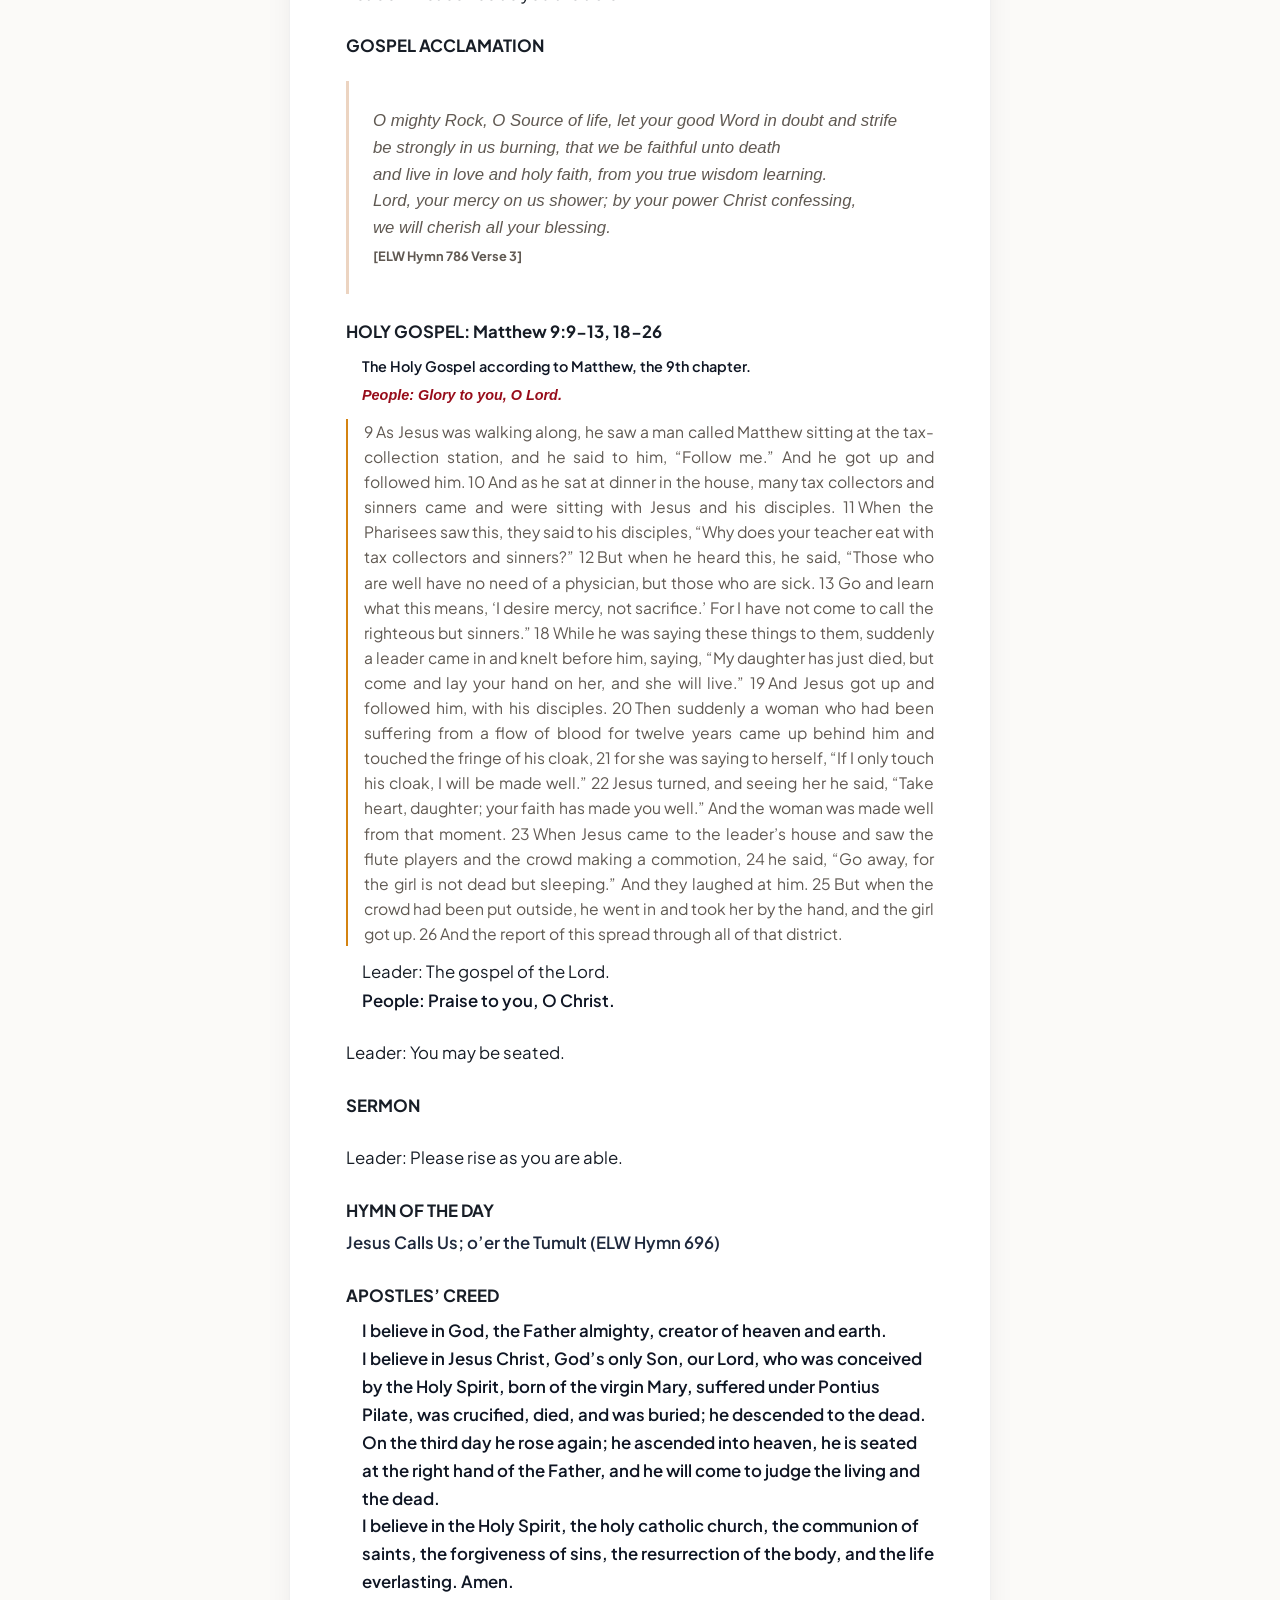
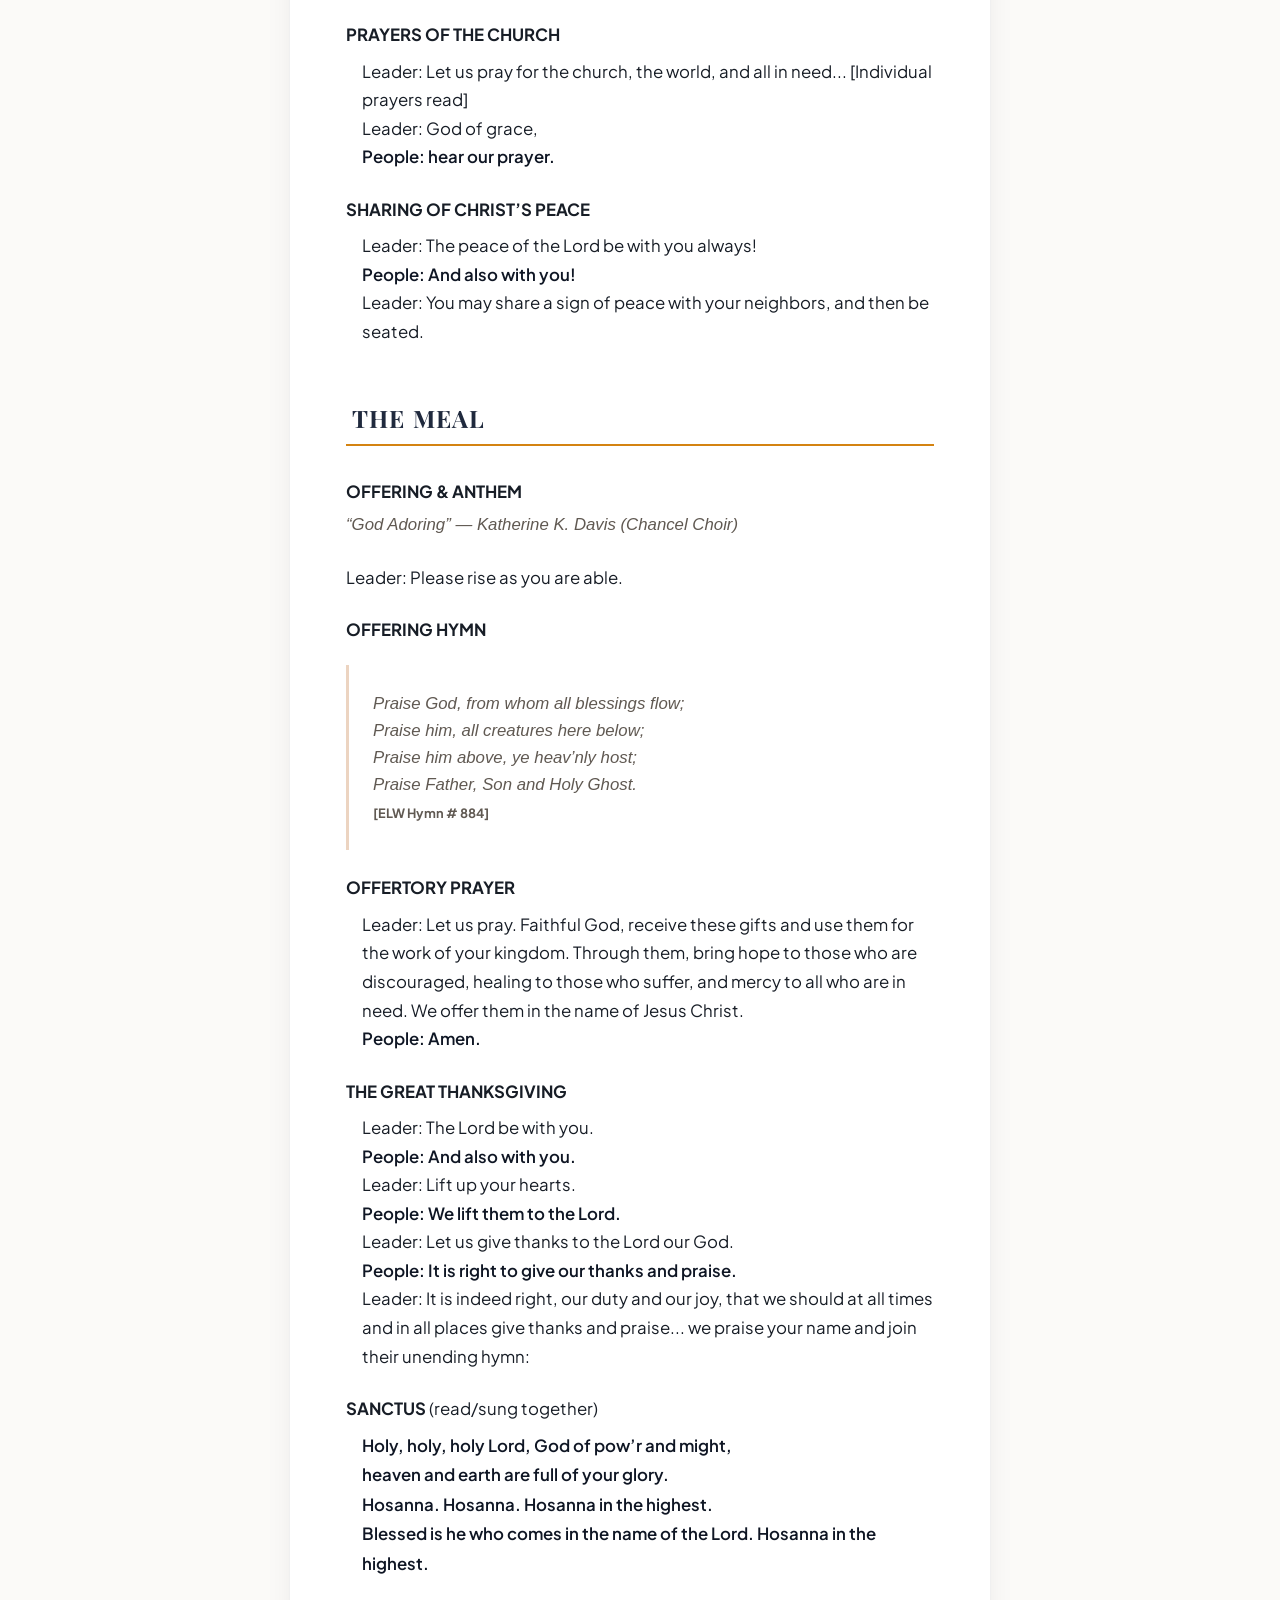
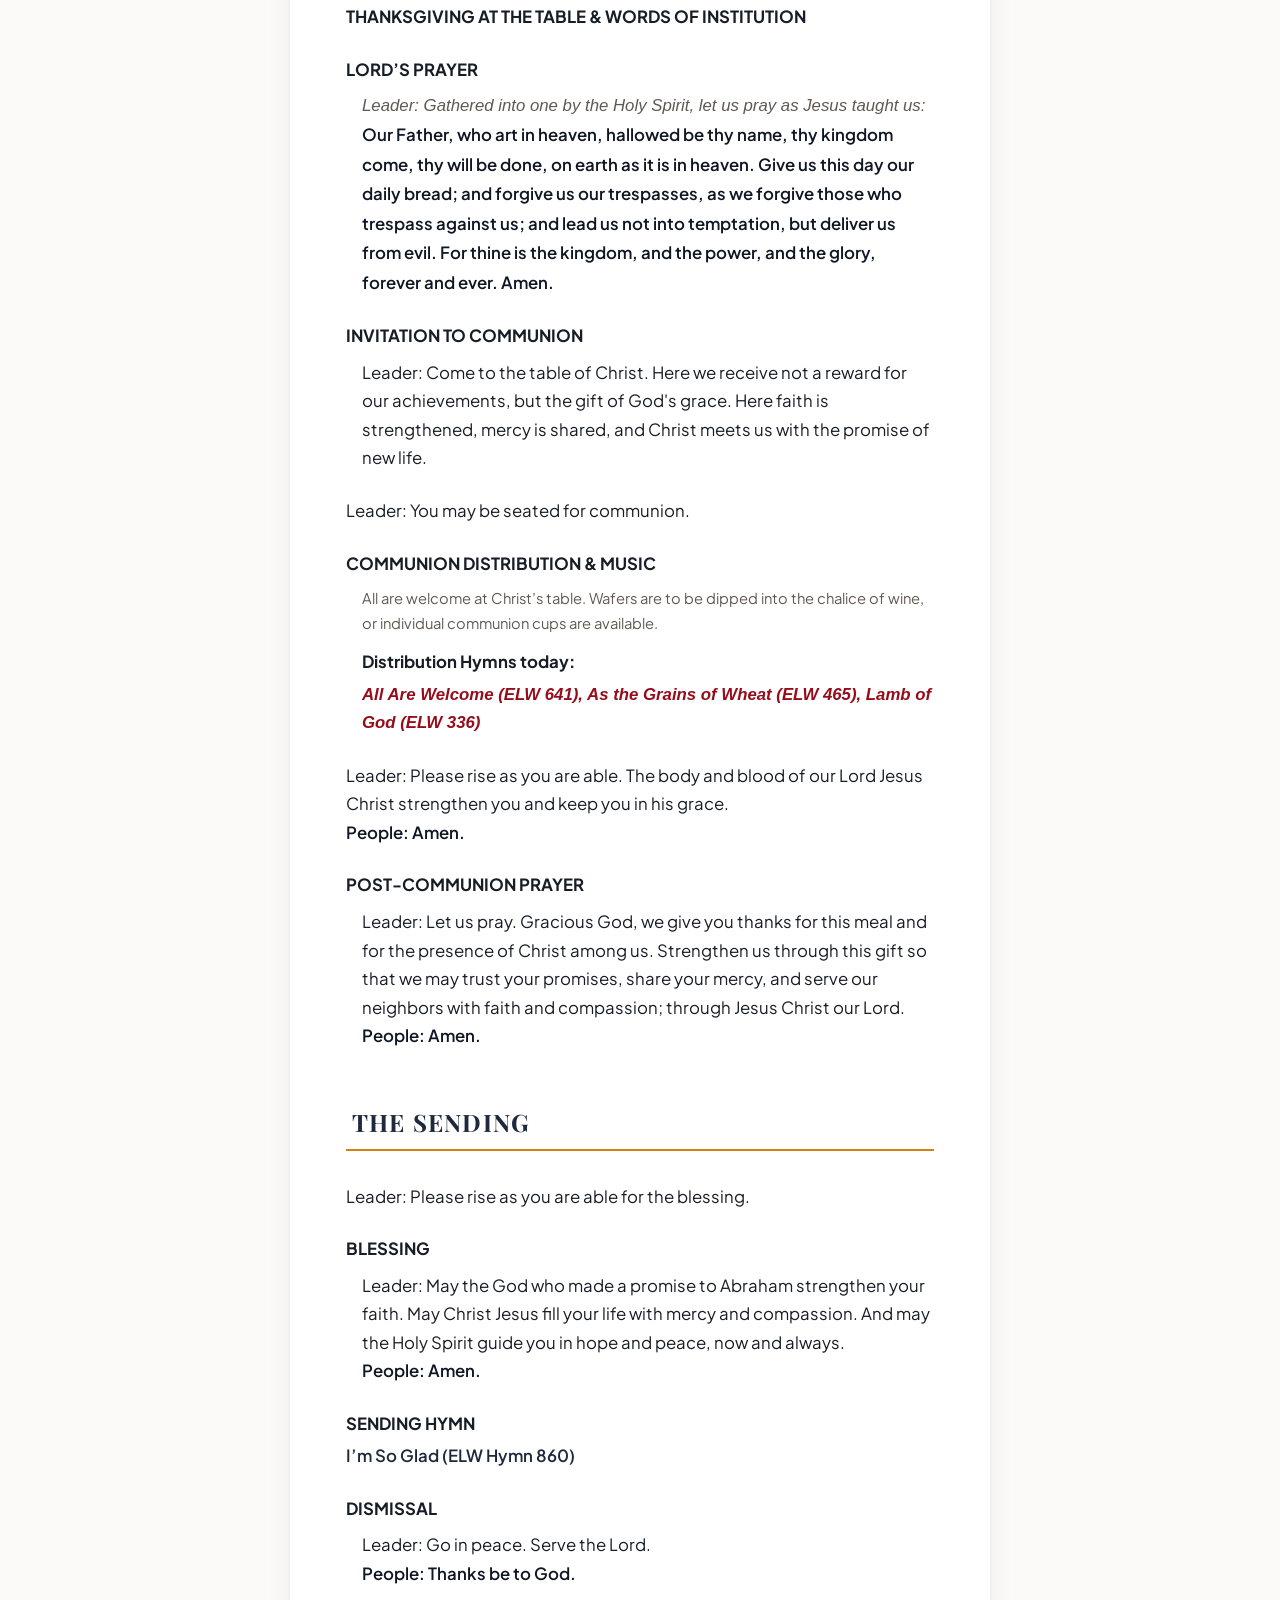
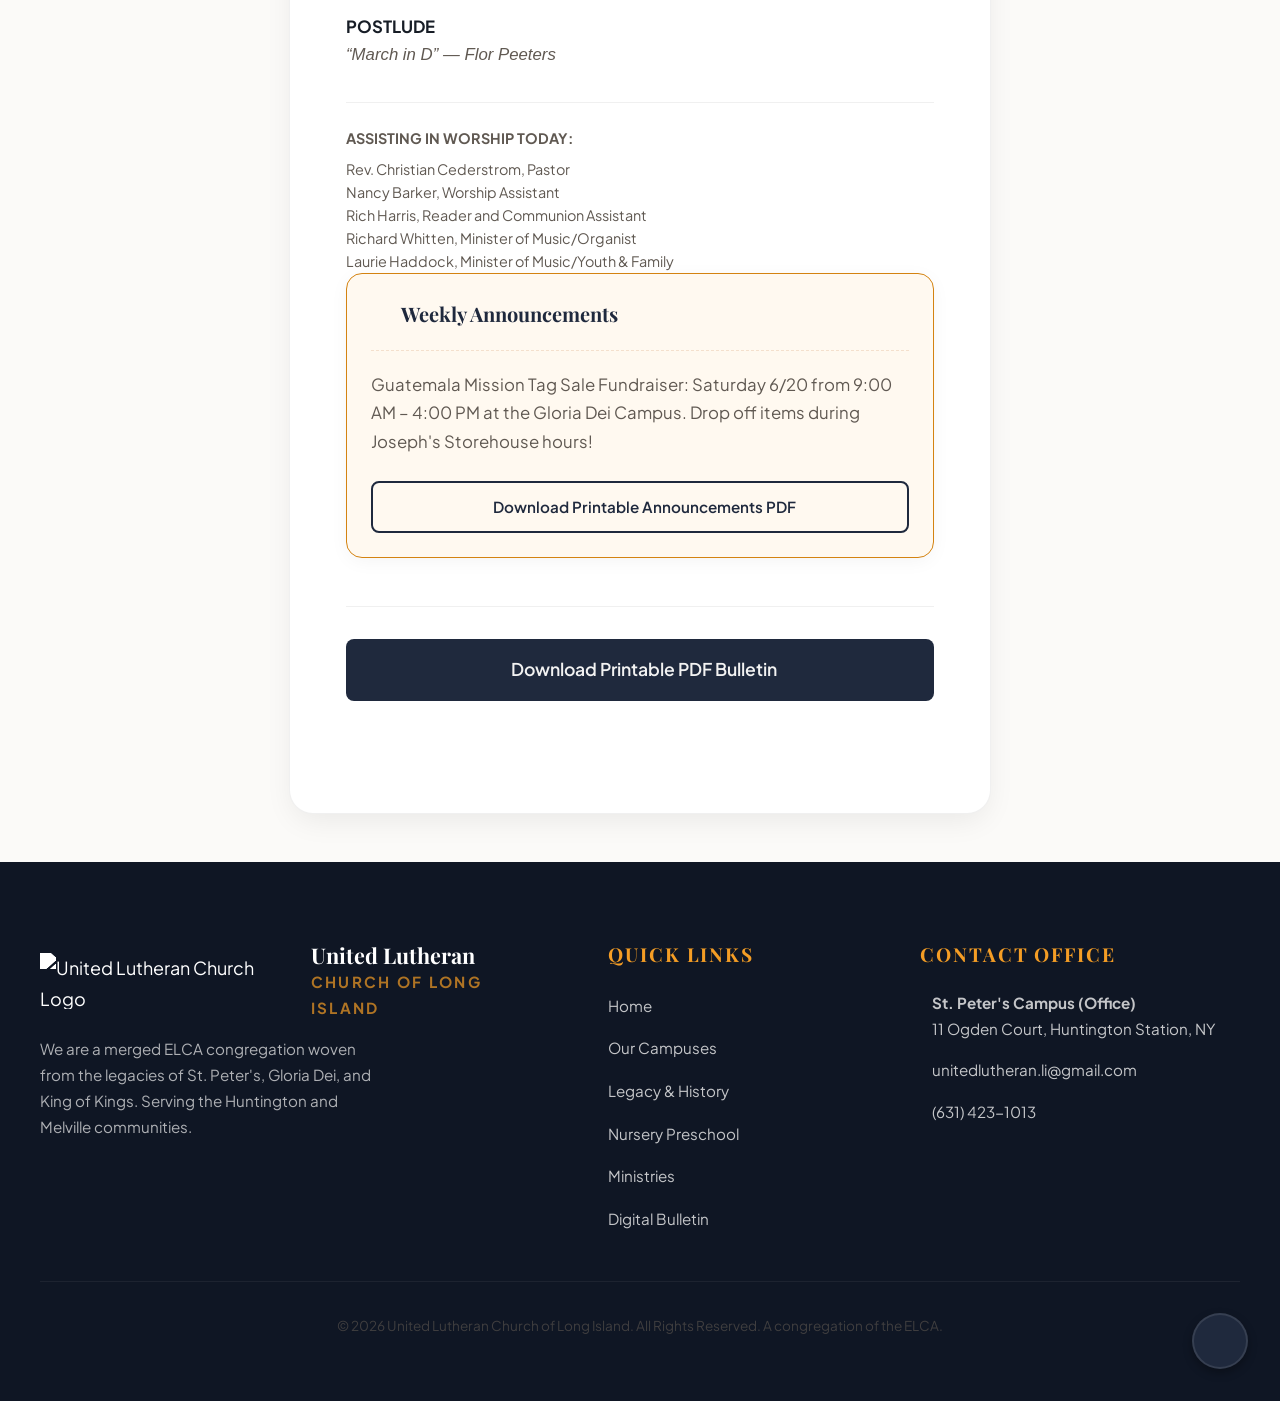
==== commit 1aefbe74: "Enhance digital bulletin with text size scaling controls and expandable announcements" ====
--- a/bulletin.html
+++ b/bulletin.html
@@ -82,14 +82,29 @@
         <section class="section" style="background-color: var(--clr-bg-cream); padding: 3rem 0;">
             <div class="container" style="max-width: 750px;">
                 
-                <div class="card" style="padding: 3.5rem; background: var(--clr-bg-pure); border: 1px solid rgba(0,0,0,0.06); box-shadow: var(--shadow-medium); border-radius: var(--border-radius-lg);">
+                <div class="bulletin-worshipper-card">
+                    
+                    <!-- Text Resizing Accessibility Panel -->
+                    <div class="accessibility-panel">
+                        <span class="accessibility-panel-label">
+                            <i data-lucide="type" style="width: 16px; height: 16px;"></i> Text Size
+                        </span>
+                        <div class="accessibility-buttons">
+                            <button id="btn-font-dec" class="btn-font-control" title="Decrease Text Size" aria-label="Decrease Text Size">A-</button>
+                            <button id="btn-font-reset" class="btn-font-control" title="Reset Text Size" aria-label="Reset Text Size">Reset</button>
+                            <button id="btn-font-inc" class="btn-font-control" title="Increase Text Size" aria-label="Increase Text Size">A+</button>
+                        </div>
+                    </div>
                     
                     <!-- Welcome & Communion Alert -->
                     <div style="background-color: var(--clr-bg-cream); border-left: 4px solid var(--clr-accent); padding: 1.25rem; border-radius: var(--border-radius-sm); font-size: 0.95rem; line-height: 1.5; margin-bottom: 3rem;">
                         <strong>Welcome to United Lutheran Church!</strong> We celebrate God's grace with you today. Holy Communion is celebrated at all services and is open to all who desire to meet Christ in this bread and wine. Please follow the instructions of the pastor and ushers during the distribution.
                     </div>
 
-                    <!-- GATHERING SECTION -->
+                    <!-- Scalable Liturgy & Announcements Content -->
+                    <div id="bulletin-scalable-content" style="font-size: 1.05rem; transition: font-size 0.2s ease;">
+
+                        <!-- GATHERING SECTION -->
                     <div id="sec-gathering" class="liturgy-section">
                         <h3 class="liturgy-title"><i data-lucide="sun" style="width:18px; height:18px; display:inline; vertical-align:middle; margin-right:6px;"></i> The Gathering</h3>
                         
@@ -406,16 +421,30 @@
                                 Richard Whitten, Minister of Music/Organist
                                 Laurie Haddock, Minister of Music/Youth & Family
                             </div>
-                        </div>
-                    </div>
-
-                    <!-- ANNOUNCEMENTS SECTION -->
+                                   <!-- ANNOUNCEMENTS SECTION (Expandable Gold Card) -->
                     <div id="sec-announcements" class="liturgy-section" style="margin-bottom: 0;">
-                        <h3 class="liturgy-title"><i data-lucide="megaphone" style="width:18px; height:18px; display:inline; vertical-align:middle; margin-right:6px;"></i> Weekly Announcements</h3>
-                        <div id="sim-announcement" class="liturgy-lyrics" style="font-family: var(--font-body); font-style: normal; color: var(--clr-text-muted); padding-left: 1.5rem; border-left: 3px solid var(--clr-accent); line-height: 1.7; font-size: 1.05rem; white-space: pre-line; margin: 0;">
-                            Guatemala Mission Tag Sale Fundraiser: Saturday 6/20 from 9:00 AM – 4:00 PM at the Gloria Dei Campus. Drop off items during Joseph's Storehouse hours!
-                        </div>
-                    </div>
+                        <details class="announcements-details" open>
+                            <summary class="announcements-summary">
+                                <span class="announcements-summary-title">
+                                    <i data-lucide="megaphone" style="width: 20px; height: 20px; vertical-align: middle;"></i>
+                                    Weekly Announcements
+                                </span>
+                                <i data-lucide="chevron-down" class="announcements-toggle-icon" style="width: 20px; height: 20px;"></i>
+                            </summary>
+                            <div class="announcements-content">
+                                <div id="sim-announcement" style="font-family: var(--font-body); font-style: normal; color: var(--clr-text-muted); line-height: 1.7; font-size: 1.05rem; white-space: pre-line; margin-bottom: 1.5rem;">
+                                    Guatemala Mission Tag Sale Fundraiser: Saturday 6/20 from 9:00 AM – 4:00 PM at the Gloria Dei Campus. Drop off items during Joseph's Storehouse hours!
+                                </div>
+                                <div style="text-align: center; margin-top: 1rem;">
+                                    <a id="sim-announcements-pdf-btn" href="Reference/emailed Announcements June 7.pdf" target="_blank" rel="noopener" class="btn btn-outline btn-sm" style="width: 100%; display: inline-flex; align-items: center; justify-content: center; gap: 8px; font-size: 0.95rem;">
+                                        <i data-lucide="download"></i> Download Printable Announcements PDF
+                                    </a>
+                                </div>
+                            </div>
+                        </details>
+                    </div>
+
+                    </div> <!-- End of #bulletin-scalable-content -->
 
                     <!-- PDF Bulletin Download Link -->
                     <div style="text-align: center; border-top: 1px solid rgba(0,0,0,0.06); padding-top: 2rem; margin-top: 3rem;">
--- a/css/style.css
+++ b/css/style.css
@@ -997,4 +997,132 @@
     white-space: pre-line; /* preserves line breaks for song lyrics */
 }
 
-
+.bulletin-worshipper-card {
+    padding: 3.5rem;
+    background: var(--clr-bg-pure);
+    border: 1px solid rgba(0,0,0,0.06);
+    box-shadow: var(--shadow-medium);
+    border-radius: var(--border-radius-lg);
+    transition: var(--transition-smooth);
+}
+
+@media (max-width: 768px) {
+    .bulletin-worshipper-card {
+        padding: 1.5rem;
+        border-radius: var(--border-radius-md);
+    }
+}
+
+/* Accessibility Sizing Panel */
+.accessibility-panel {
+    display: flex;
+    align-items: center;
+    justify-content: space-between;
+    margin-bottom: 2rem;
+    padding-bottom: 1rem;
+    border-bottom: 1px solid rgba(0,0,0,0.06);
+}
+
+.accessibility-panel-label {
+    font-size: 0.9rem;
+    font-weight: 600;
+    color: var(--clr-text-muted);
+    display: inline-flex;
+    align-items: center;
+    gap: 6px;
+    text-transform: uppercase;
+    letter-spacing: 0.05em;
+}
+
+.accessibility-buttons {
+    display: inline-flex;
+    gap: 8px;
+}
+
+.btn-font-control {
+    background-color: transparent;
+    border: 1.5px solid rgba(0,0,0,0.15);
+    color: var(--clr-primary);
+    padding: 0.35rem 0.75rem;
+    font-size: 0.9rem;
+    font-weight: 700;
+    border-radius: var(--border-radius-sm);
+    cursor: pointer;
+    transition: var(--transition-smooth);
+    display: inline-flex;
+    align-items: center;
+    justify-content: center;
+}
+
+.btn-font-control:hover:not(:disabled) {
+    border-color: var(--clr-primary);
+    background-color: rgba(0,0,0,0.02);
+}
+
+.btn-font-control:focus-visible {
+    outline: 2px solid var(--clr-accent);
+    outline-offset: 2px;
+}
+
+.btn-font-control:disabled {
+    opacity: 0.35;
+    cursor: not-allowed;
+}
+
+/* Expandable Gold Announcements Card */
+.announcements-details {
+    background-color: hsl(35, 100%, 97%); /* Parish warm cream/gold */
+    border: 1px solid rgba(180, 83, 9, 0.25);
+    border-radius: var(--border-radius-md);
+    padding: 1.5rem;
+    margin-bottom: 2rem;
+    transition: var(--transition-smooth);
+}
+
+.announcements-details[open] {
+    box-shadow: var(--shadow-soft);
+    border-color: var(--clr-accent);
+}
+
+.announcements-summary {
+    font-family: var(--font-heading);
+    font-weight: 700;
+    color: var(--clr-primary);
+    cursor: pointer;
+    list-style: none;
+    display: flex;
+    justify-content: space-between;
+    align-items: center;
+    outline: none;
+    user-select: none;
+}
+
+.announcements-summary::-webkit-details-marker {
+    display: none;
+}
+
+.announcements-summary-title {
+    display: flex;
+    align-items: center;
+    gap: 10px;
+    font-size: 1.25rem;
+}
+
+.announcements-toggle-icon {
+    color: var(--clr-accent);
+    transition: transform 0.3s ease;
+    flex-shrink: 0;
+}
+
+.announcements-details[open] .announcements-toggle-icon {
+    transform: rotate(180deg);
+}
+
+.announcements-content {
+    margin-top: 1.25rem;
+    border-top: 1.5px dashed rgba(180, 83, 9, 0.15);
+    padding-top: 1.25rem;
+    animation: fadeIn 0.4s ease-out forwards;
+}
+
+
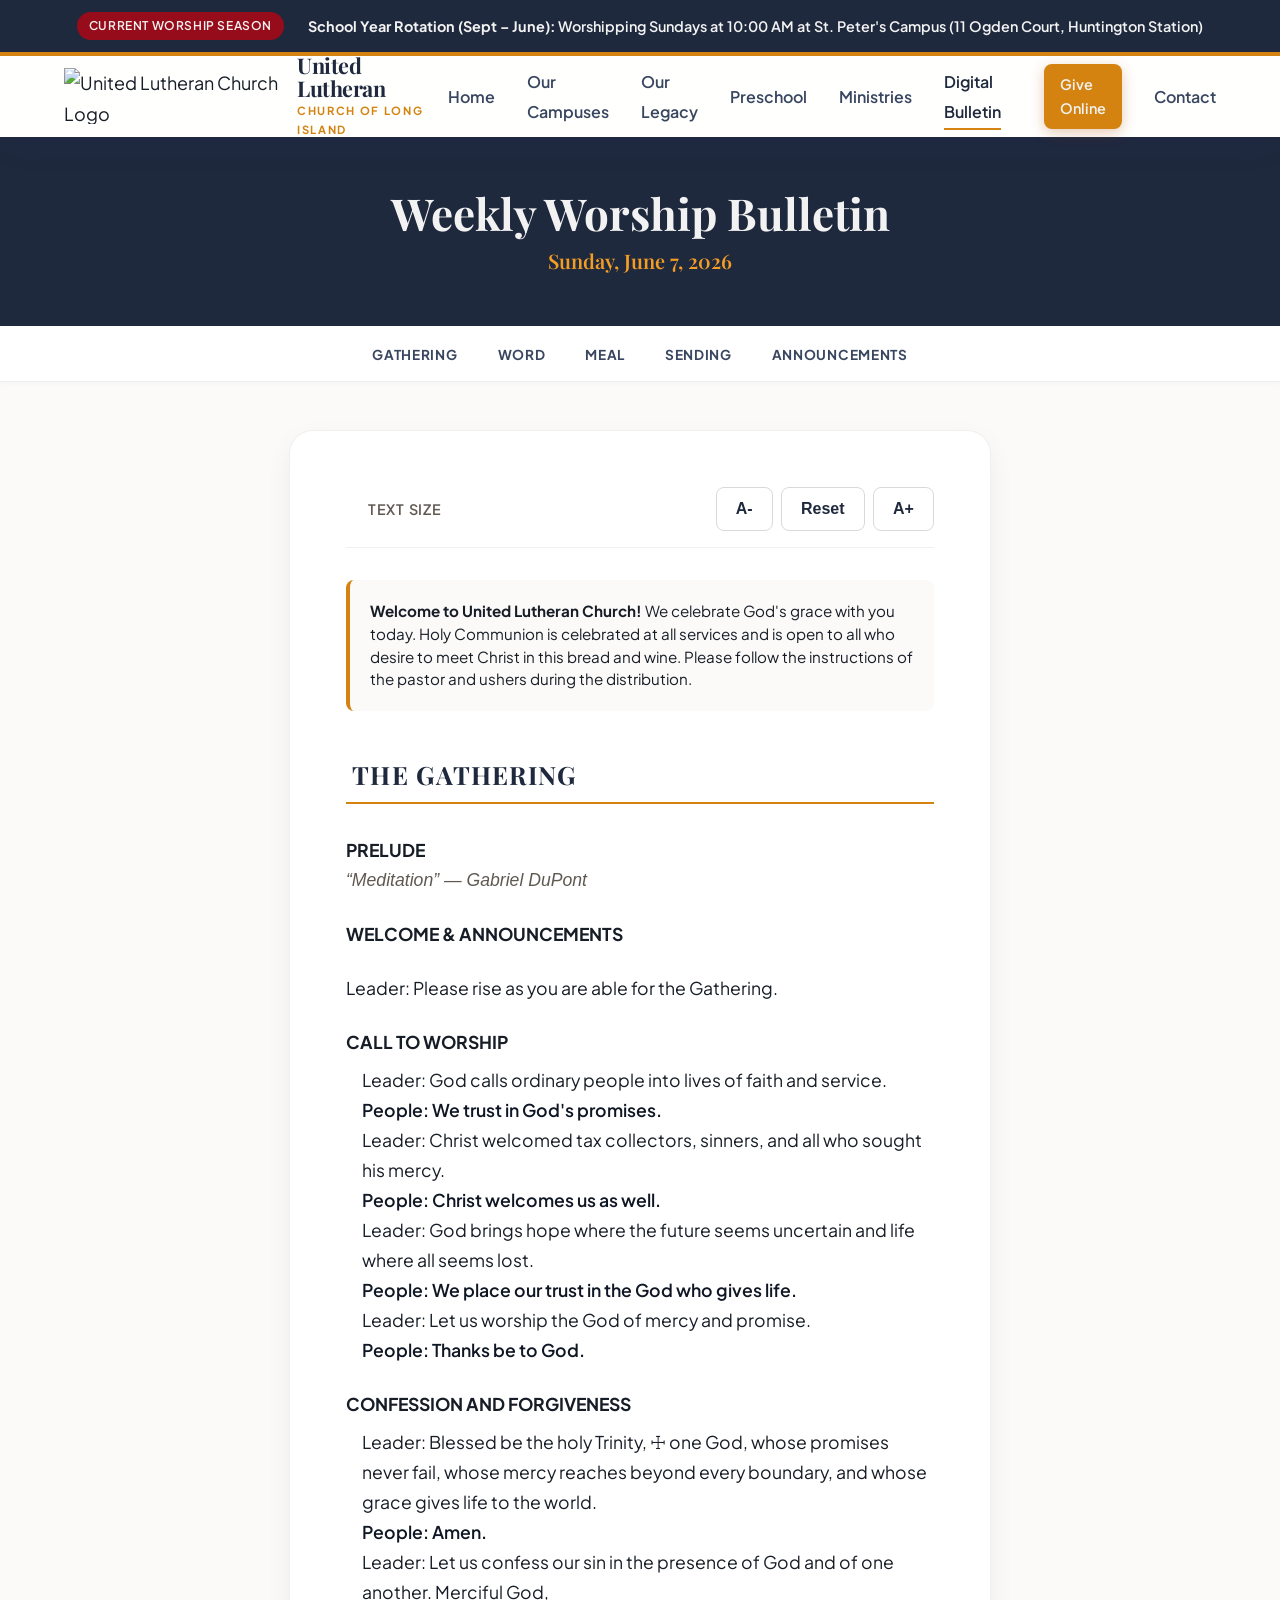
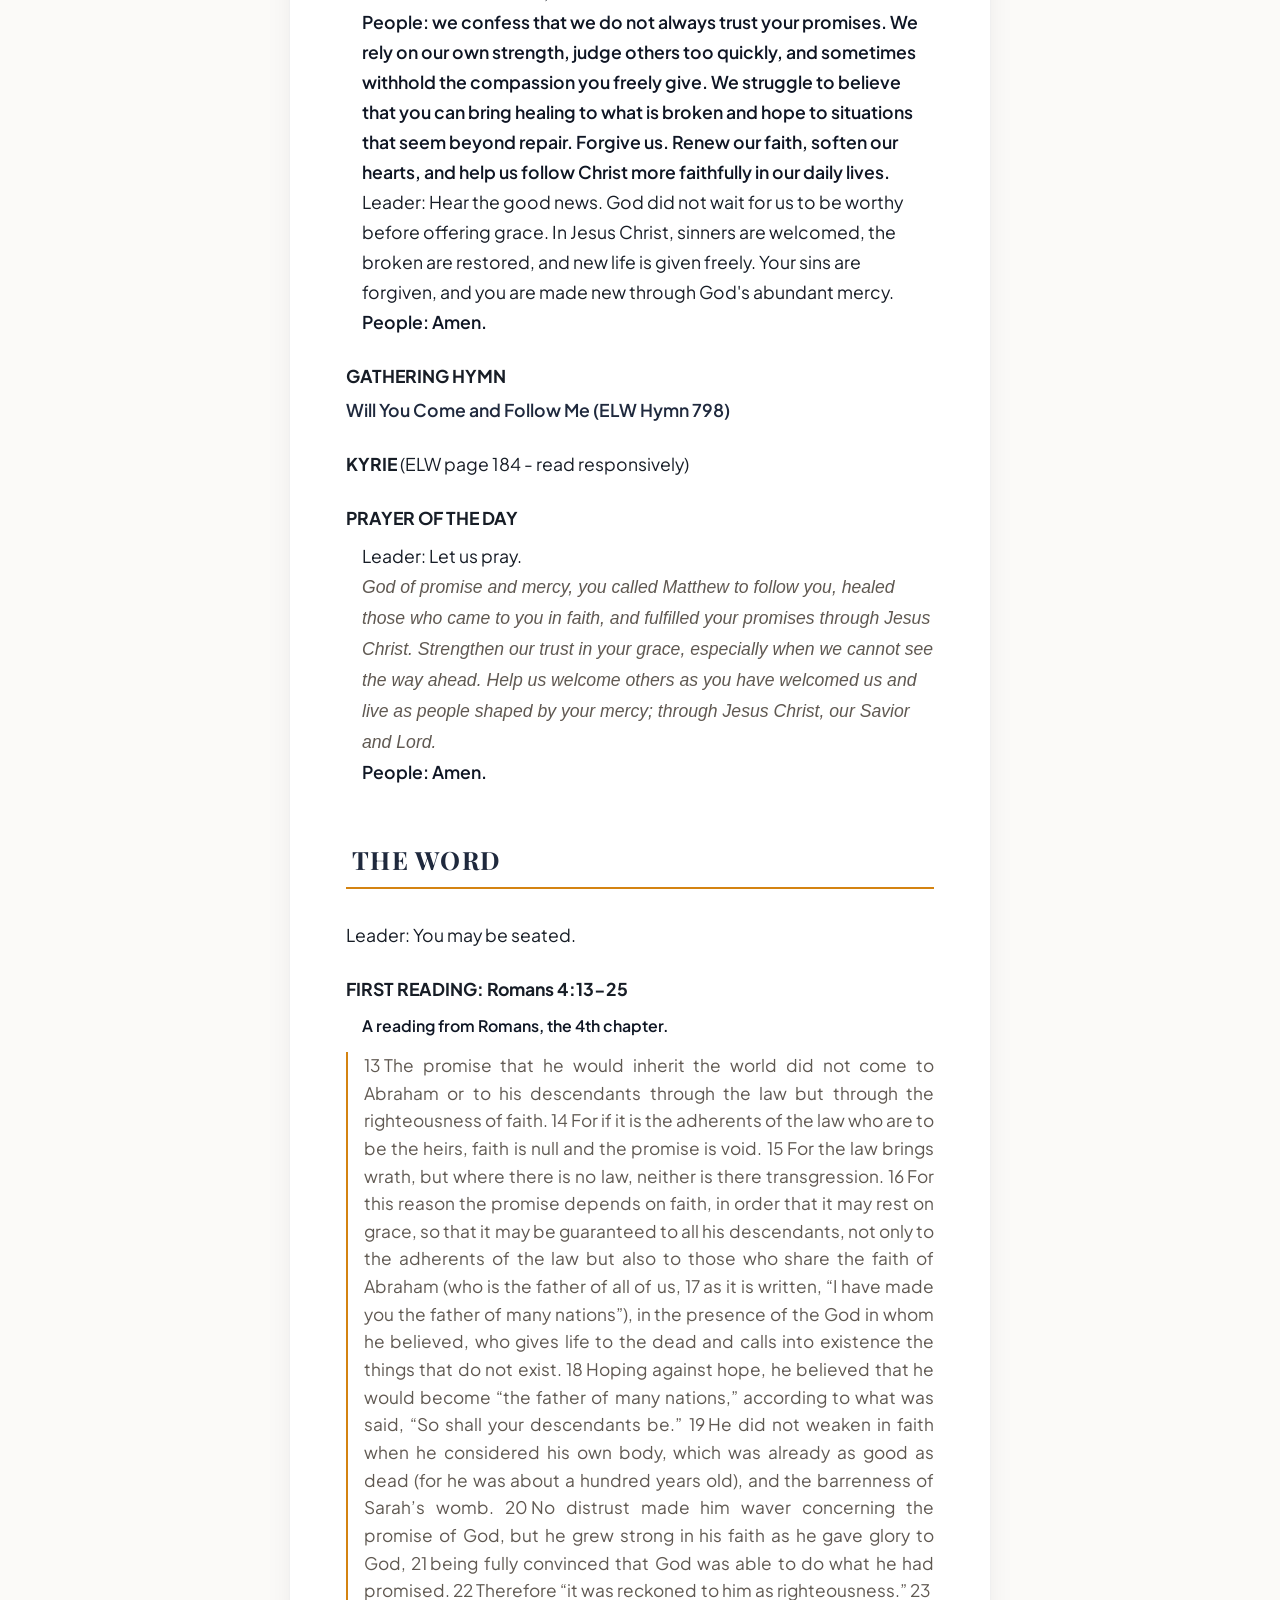
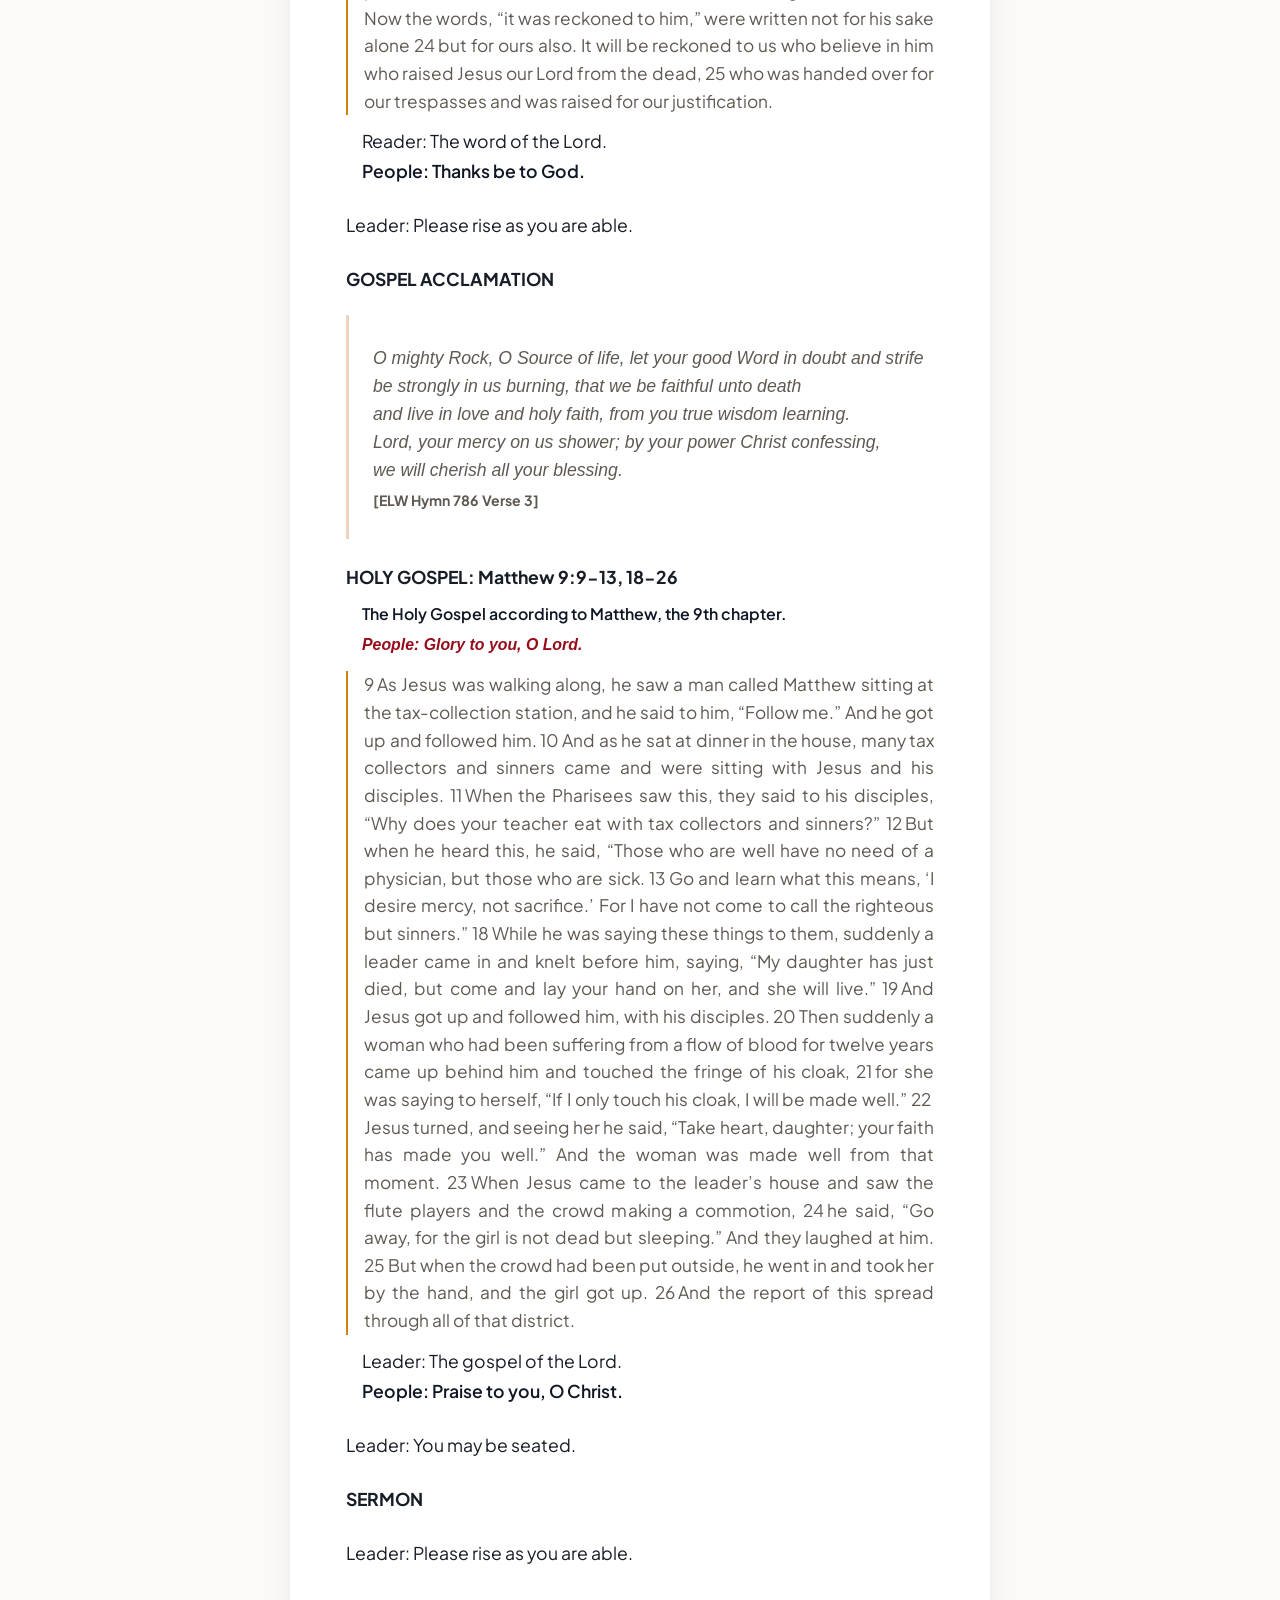
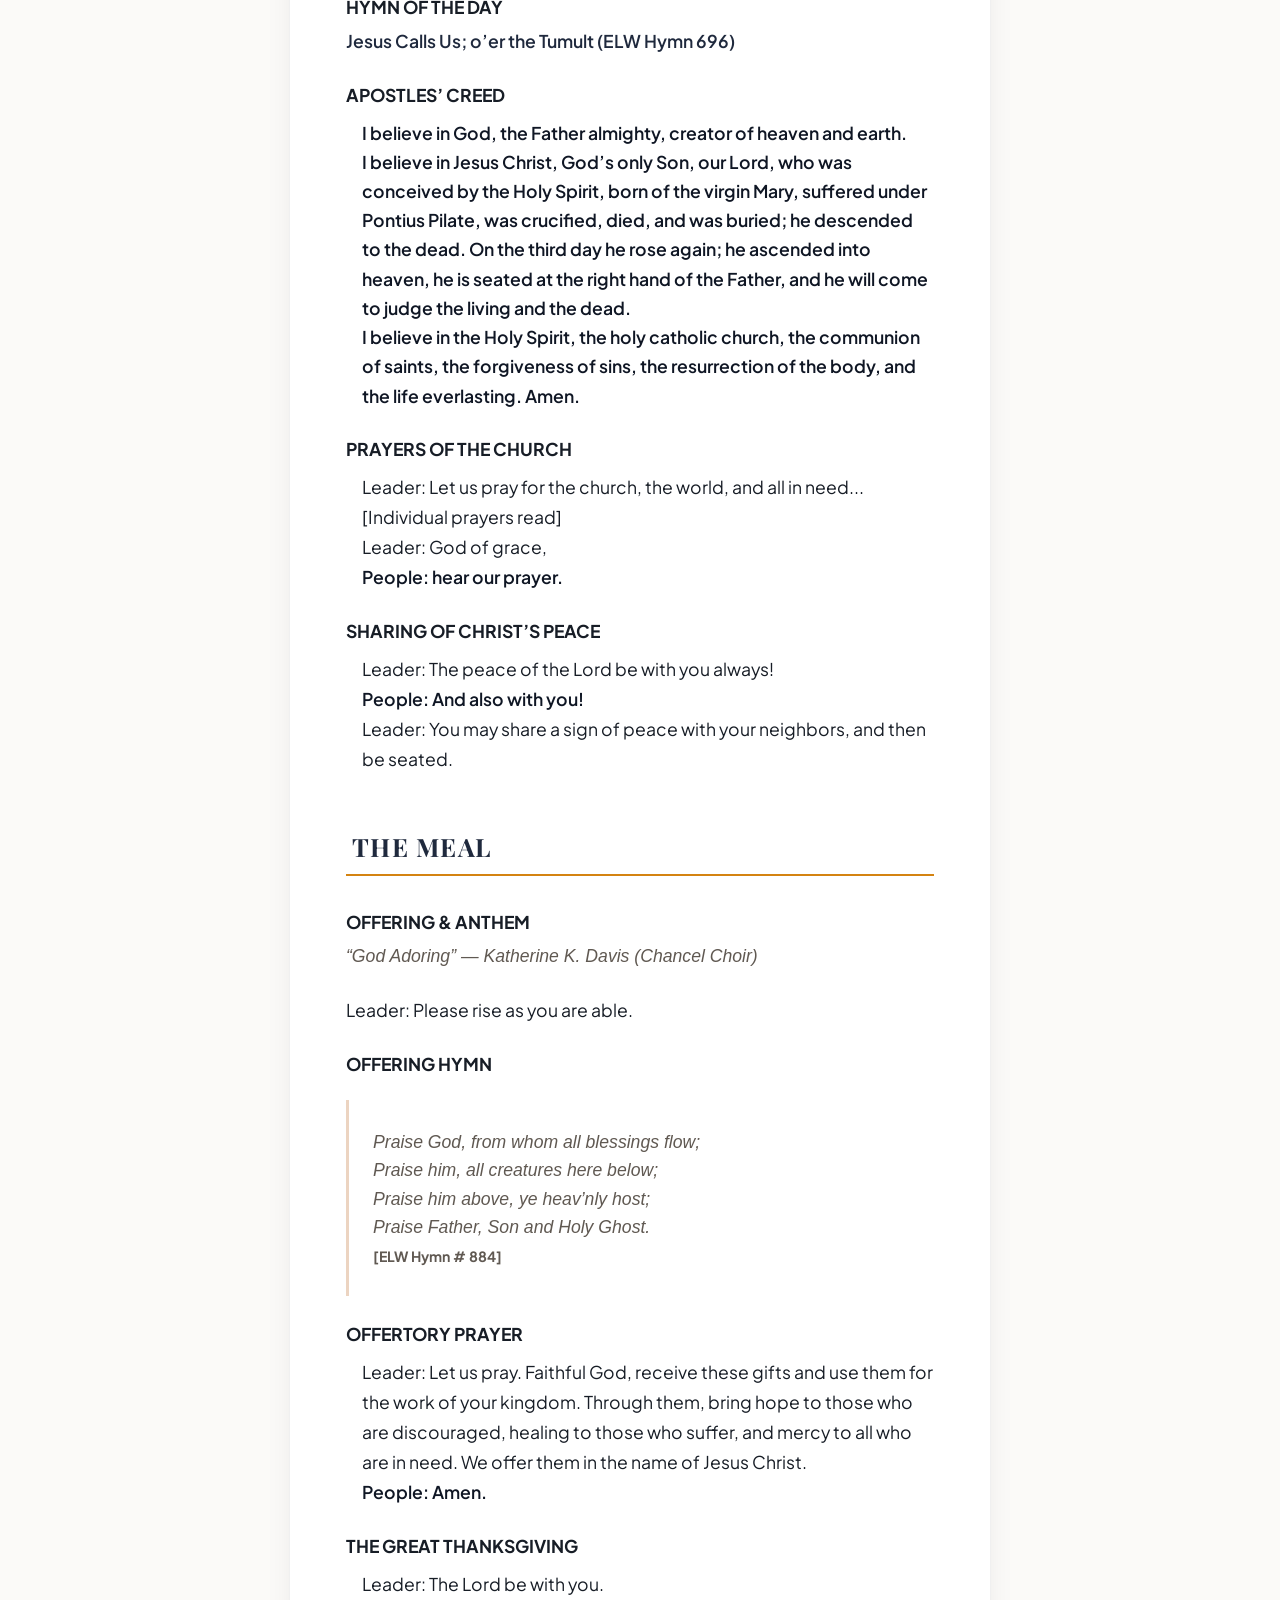
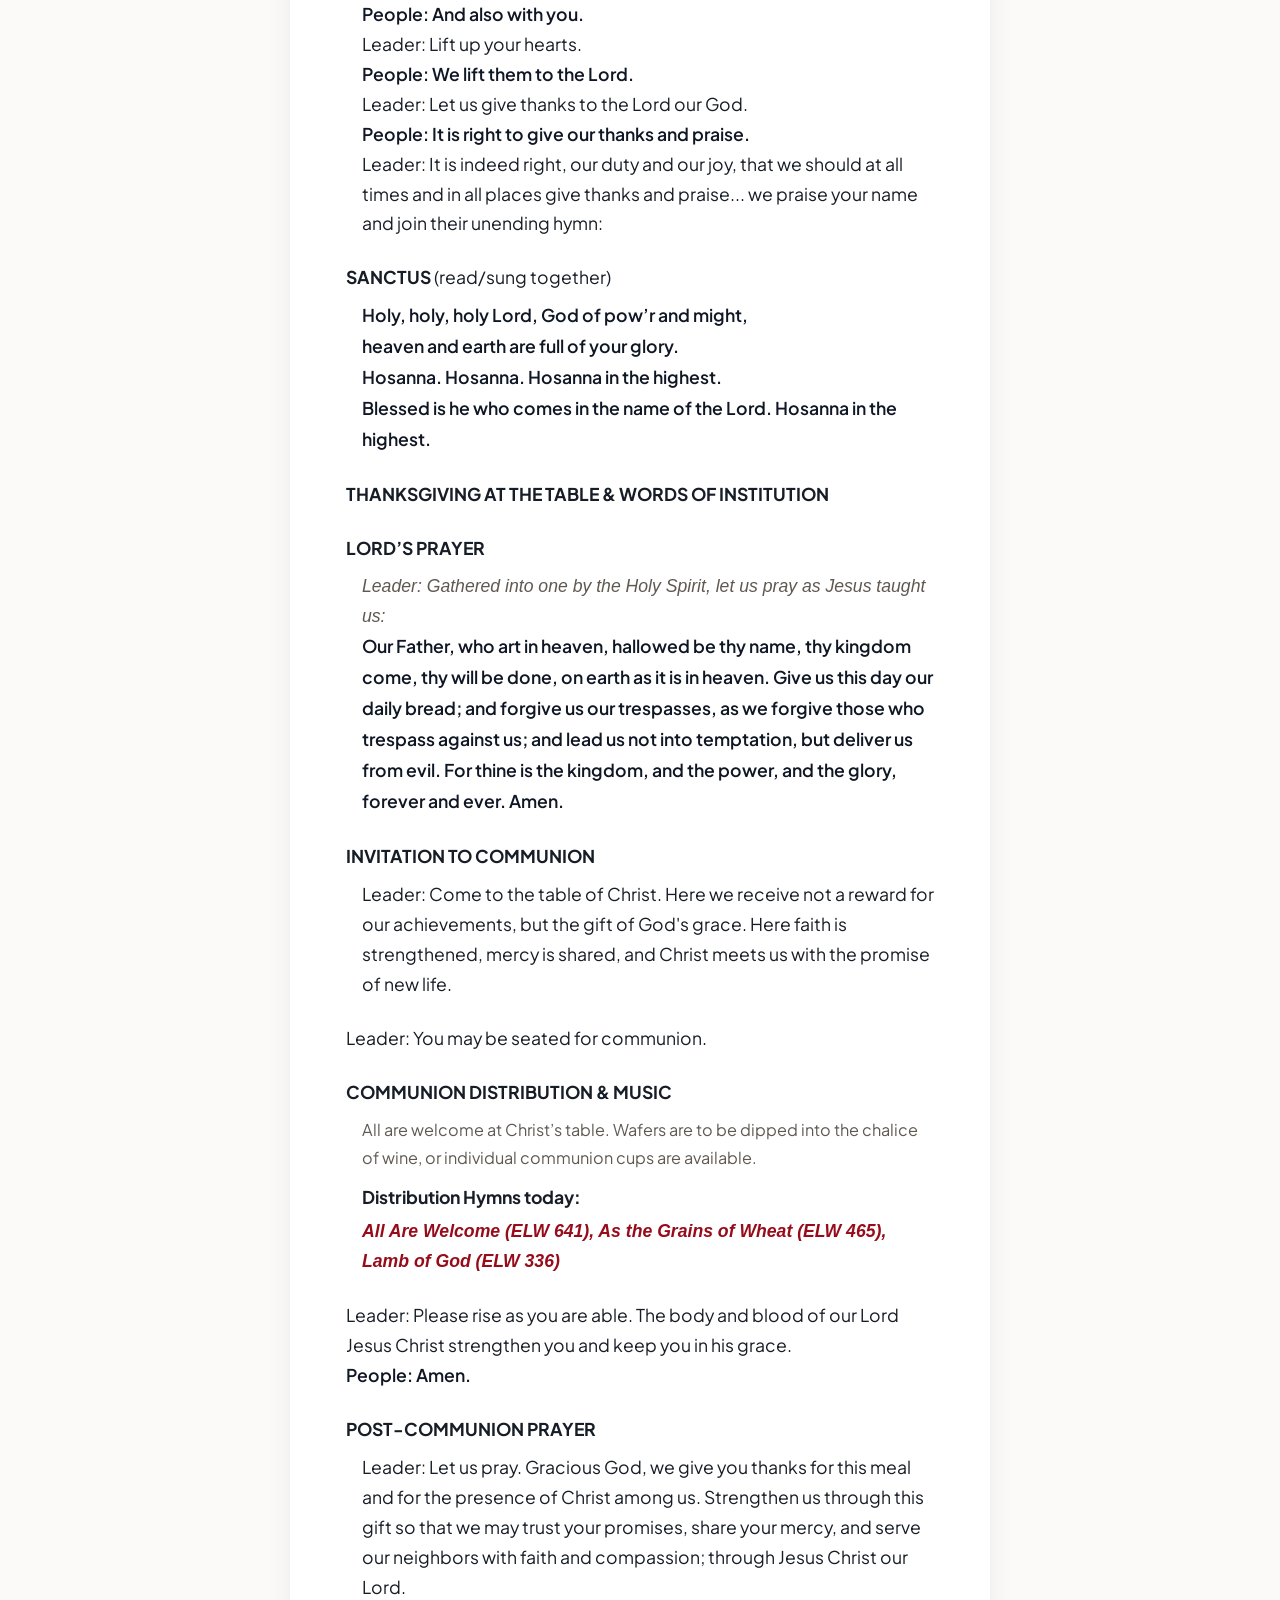
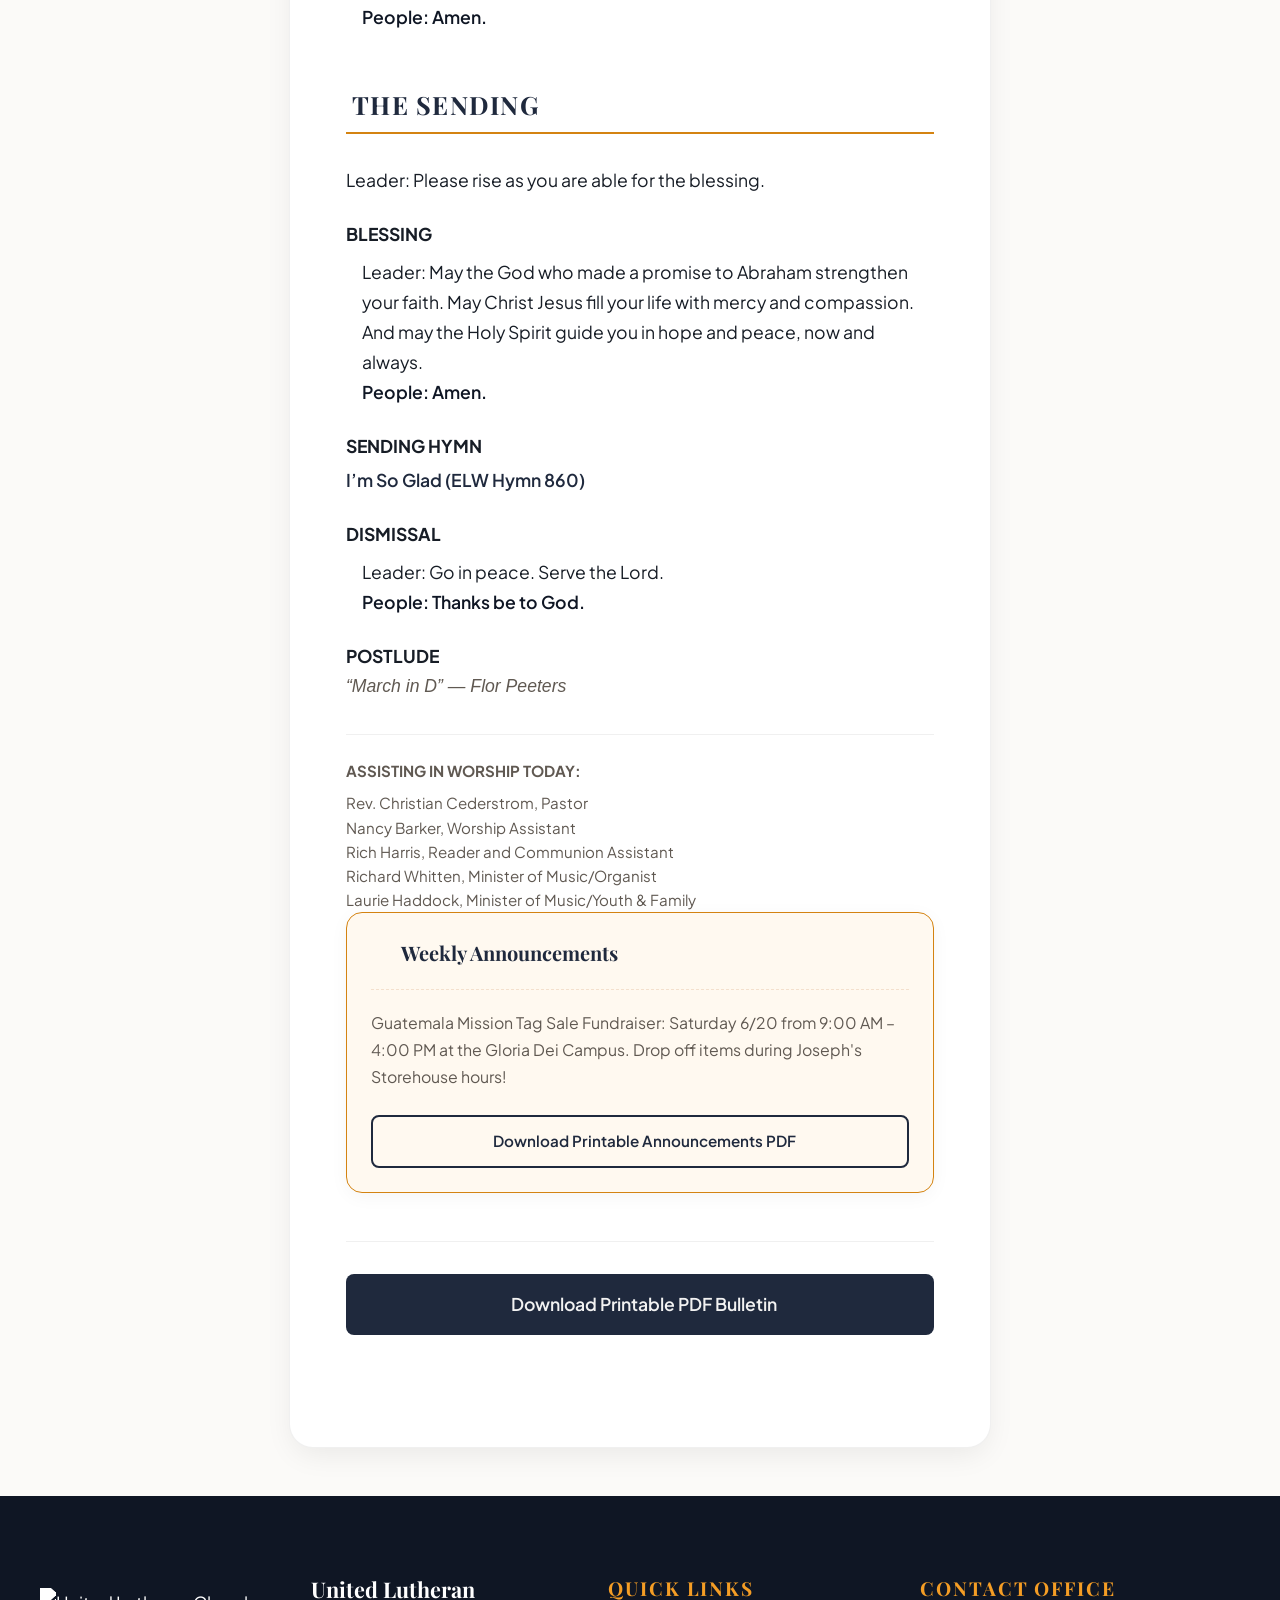
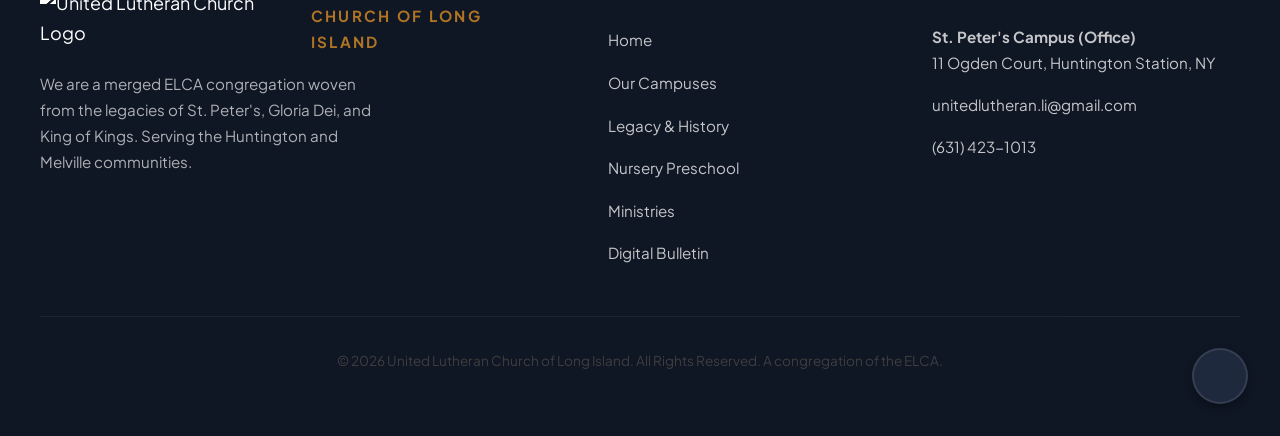
==== commit 1d7e7ec0: "Fix text sizing scaling bug by converting rem to em and increase mobile button touch sizes" ====
--- a/bulletin.html
+++ b/bulletin.html
@@ -178,10 +178,10 @@
 
                         <div class="liturgy-item">
                             <strong>FIRST READING: <span id="sim-first-lesson-ref">Romans 4:13-25</span></strong>
-                            <div style="margin-top: 0.5rem; padding-left: 1rem; color: var(--clr-primary-dark); font-weight: 600; font-size: 0.9rem;">
+                            <div style="margin-top: 0.5rem; padding-left: 1rem; color: var(--clr-primary-dark); font-weight: 600; font-size: 0.9em;">
                                 A reading from Romans, the 4th chapter.
                             </div>
-                            <div id="sim-first-lesson-text" style="margin-top: 0.75rem; padding-left: 1rem; border-left: 2px solid var(--clr-accent); line-height: 1.6; font-size: 0.98rem; text-align: justify; color: var(--clr-text-muted);">
+                            <div id="sim-first-lesson-text" style="margin-top: 0.75rem; padding-left: 1rem; border-left: 2px solid var(--clr-accent); line-height: 1.6; font-size: 0.98em; text-align: justify; color: var(--clr-text-muted);">
                                 The promise that he would inherit the world did not come to Abraham or to his descendants through the law but through the righteousness of faith. For if it is the adherents of the law who are to be the heirs, faith is null and the promise is void. For the law brings wrath, but where there is no law, neither is there transgression...
                             </div>
                             <div style="margin-top: 0.75rem; padding-left: 1rem;">
@@ -202,17 +202,17 @@
                                 and live in love and holy faith, from you true wisdom learning.
                                 Lord, your mercy on us shower; by your power Christ confessing,
                                 we will cherish all your blessing.
-                                <span style="display: block; font-size: 0.8rem; font-weight: 700; color: var(--clr-text-muted); margin-top: 0.25rem; font-style: normal;">[ELW Hymn 786 Verse 3]</span>
+                                <span style="display: block; font-size: 0.8em; font-weight: 700; color: var(--clr-text-muted); margin-top: 0.25rem; font-style: normal;">[ELW Hymn 786 Verse 3]</span>
                             </div>
                         </div>
 
                         <div class="liturgy-item">
                             <strong>HOLY GOSPEL: <span id="sim-gospel-ref">Matthew 9:9-13, 18-26</span></strong>
-                            <div style="margin-top: 0.5rem; padding-left: 1rem; color: var(--clr-primary-dark); font-weight: 600; font-size: 0.9rem;">
+                            <div style="margin-top: 0.5rem; padding-left: 1rem; color: var(--clr-primary-dark); font-weight: 600; font-size: 0.9em;">
                                 The Holy Gospel according to Matthew, the 9th chapter.
                                 <span style="display: block; font-weight: 700; color: var(--clr-secondary); font-style: italic; margin-top: 0.25rem;">People: Glory to you, O Lord.</span>
                             </div>
-                            <div id="sim-gospel-text" style="margin-top: 0.75rem; padding-left: 1rem; border-left: 2px solid var(--clr-accent); line-height: 1.6; font-size: 0.98rem; text-align: justify; color: var(--clr-text-muted);">
+                            <div id="sim-gospel-text" style="margin-top: 0.75rem; padding-left: 1rem; border-left: 2px solid var(--clr-accent); line-height: 1.6; font-size: 0.98em; text-align: justify; color: var(--clr-text-muted);">
                                 As Jesus was walking along, he saw a man called Matthew sitting at the tax-collection station, and he said to him, “Follow me.” And he got up and followed him. And as he sat at dinner in the house, many tax collectors and sinners came and were sitting with Jesus and his disciples...
                             </div>
                             <div style="margin-top: 0.75rem; padding-left: 1rem;">
@@ -288,7 +288,7 @@
                                 Praise him, all creatures here below;
                                 Praise him above, ye heav’nly host;
                                 Praise Father, Son and Holy Ghost.
-                                <span style="display: block; font-size: 0.8rem; font-weight: 700; color: var(--clr-text-muted); margin-top: 0.25rem; font-style: normal;">[ELW Hymn # 884]</span>
+                                <span style="display: block; font-size: 0.8em; font-weight: 700; color: var(--clr-text-muted); margin-top: 0.25rem; font-style: normal;">[ELW Hymn # 884]</span>
                             </div>
                         </div>
 
@@ -353,7 +353,7 @@
                         <div class="liturgy-item">
                             <strong>COMMUNION DISTRIBUTION & MUSIC</strong>
                             <div style="margin-top: 0.5rem; padding-left: 1rem;">
-                                <div style="font-size: 0.92rem; color: var(--clr-text-muted); margin-bottom: 0.75rem;">
+                                <div style="font-size: 0.92em; color: var(--clr-text-muted); margin-bottom: 0.75rem;">
                                     All are welcome at Christ’s table. Wafers are to be dipped into the chalice of wine, or individual communion cups are available.
                                 </div>
                                 <strong>Distribution Hymns today:</strong>
@@ -412,7 +412,7 @@
                         </div>
 
                         <!-- Section: Leaders -->
-                        <div style="font-size: 0.9rem; color: var(--clr-text-muted); border-top: 1px solid rgba(0,0,0,0.06); padding-top: 1.5rem; margin-top: 2rem; line-height: 1.6;">
+                        <div style="font-size: 0.9em; color: var(--clr-text-muted); border-top: 1px solid rgba(0,0,0,0.06); padding-top: 1.5rem; margin-top: 2rem; line-height: 1.6;">
                             <strong>ASSISTING IN WORSHIP TODAY:</strong>
                             <div id="sim-assistants" style="white-space: pre-line; margin-top: 0.5rem; font-family: var(--font-body); color: var(--clr-text-muted);">
                                 Rev. Christian Cederstrom, Pastor
@@ -432,7 +432,7 @@
                                 <i data-lucide="chevron-down" class="announcements-toggle-icon" style="width: 20px; height: 20px;"></i>
                             </summary>
                             <div class="announcements-content">
-                                <div id="sim-announcement" style="font-family: var(--font-body); font-style: normal; color: var(--clr-text-muted); line-height: 1.7; font-size: 1.05rem; white-space: pre-line; margin-bottom: 1.5rem;">
+                                <div id="sim-announcement" style="font-family: var(--font-body); font-style: normal; color: var(--clr-text-muted); line-height: 1.7; font-size: 1.05em; white-space: pre-line; margin-bottom: 1.5rem;">
                                     Guatemala Mission Tag Sale Fundraiser: Saturday 6/20 from 9:00 AM – 4:00 PM at the Gloria Dei Campus. Drop off items during Joseph's Storehouse hours!
                                 </div>
                                 <div style="text-align: center; margin-top: 1rem;">
--- a/css/style.css
+++ b/css/style.css
@@ -957,7 +957,7 @@
 .liturgy-title {
     font-family: var(--font-heading);
     color: var(--clr-primary);
-    font-size: 1.5rem;
+    font-size: 1.5em;
     border-bottom: 2px solid var(--clr-accent);
     padding-bottom: 0.5rem;
     margin-bottom: 2rem;
@@ -968,14 +968,14 @@
 .liturgy-item {
     margin-bottom: 1.5rem;
     line-height: 1.7;
-    font-size: 1.05rem;
+    font-size: 1.05em;
 }
 
 .liturgy-item strong.leader {
     color: var(--clr-secondary);
     display: block;
     margin-bottom: 0.25rem;
-    font-size: 0.95rem;
+    font-size: 0.95em;
     text-transform: uppercase;
     letter-spacing: 0.02em;
 }
@@ -1043,11 +1043,13 @@
     background-color: transparent;
     border: 1.5px solid rgba(0,0,0,0.15);
     color: var(--clr-primary);
-    padding: 0.35rem 0.75rem;
-    font-size: 0.9rem;
+    padding: 0.6rem 1.2rem;
+    font-size: 1rem;
     font-weight: 700;
     border-radius: var(--border-radius-sm);
     cursor: pointer;
+    min-width: 3rem;
+    min-height: 2.75rem; /* Ensures >44px height for mobile touch targets */
     transition: var(--transition-smooth);
     display: inline-flex;
     align-items: center;
